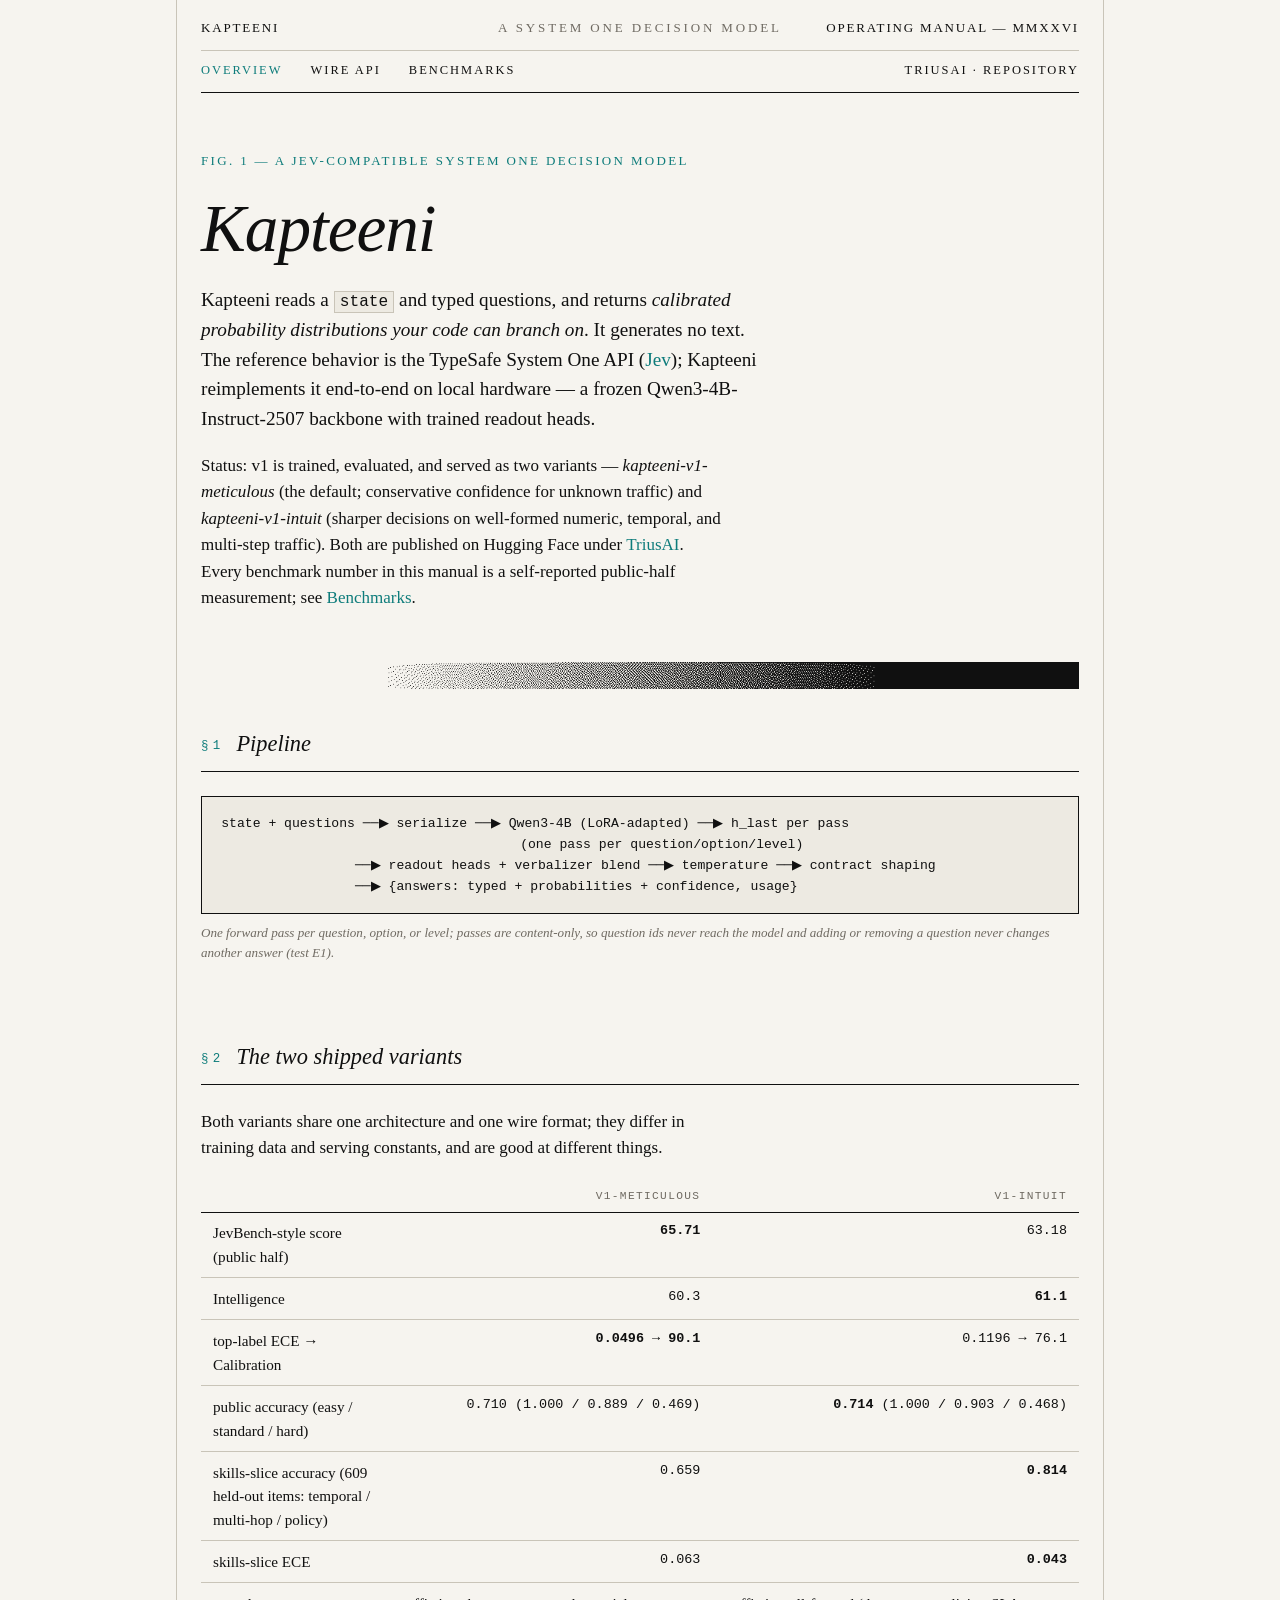
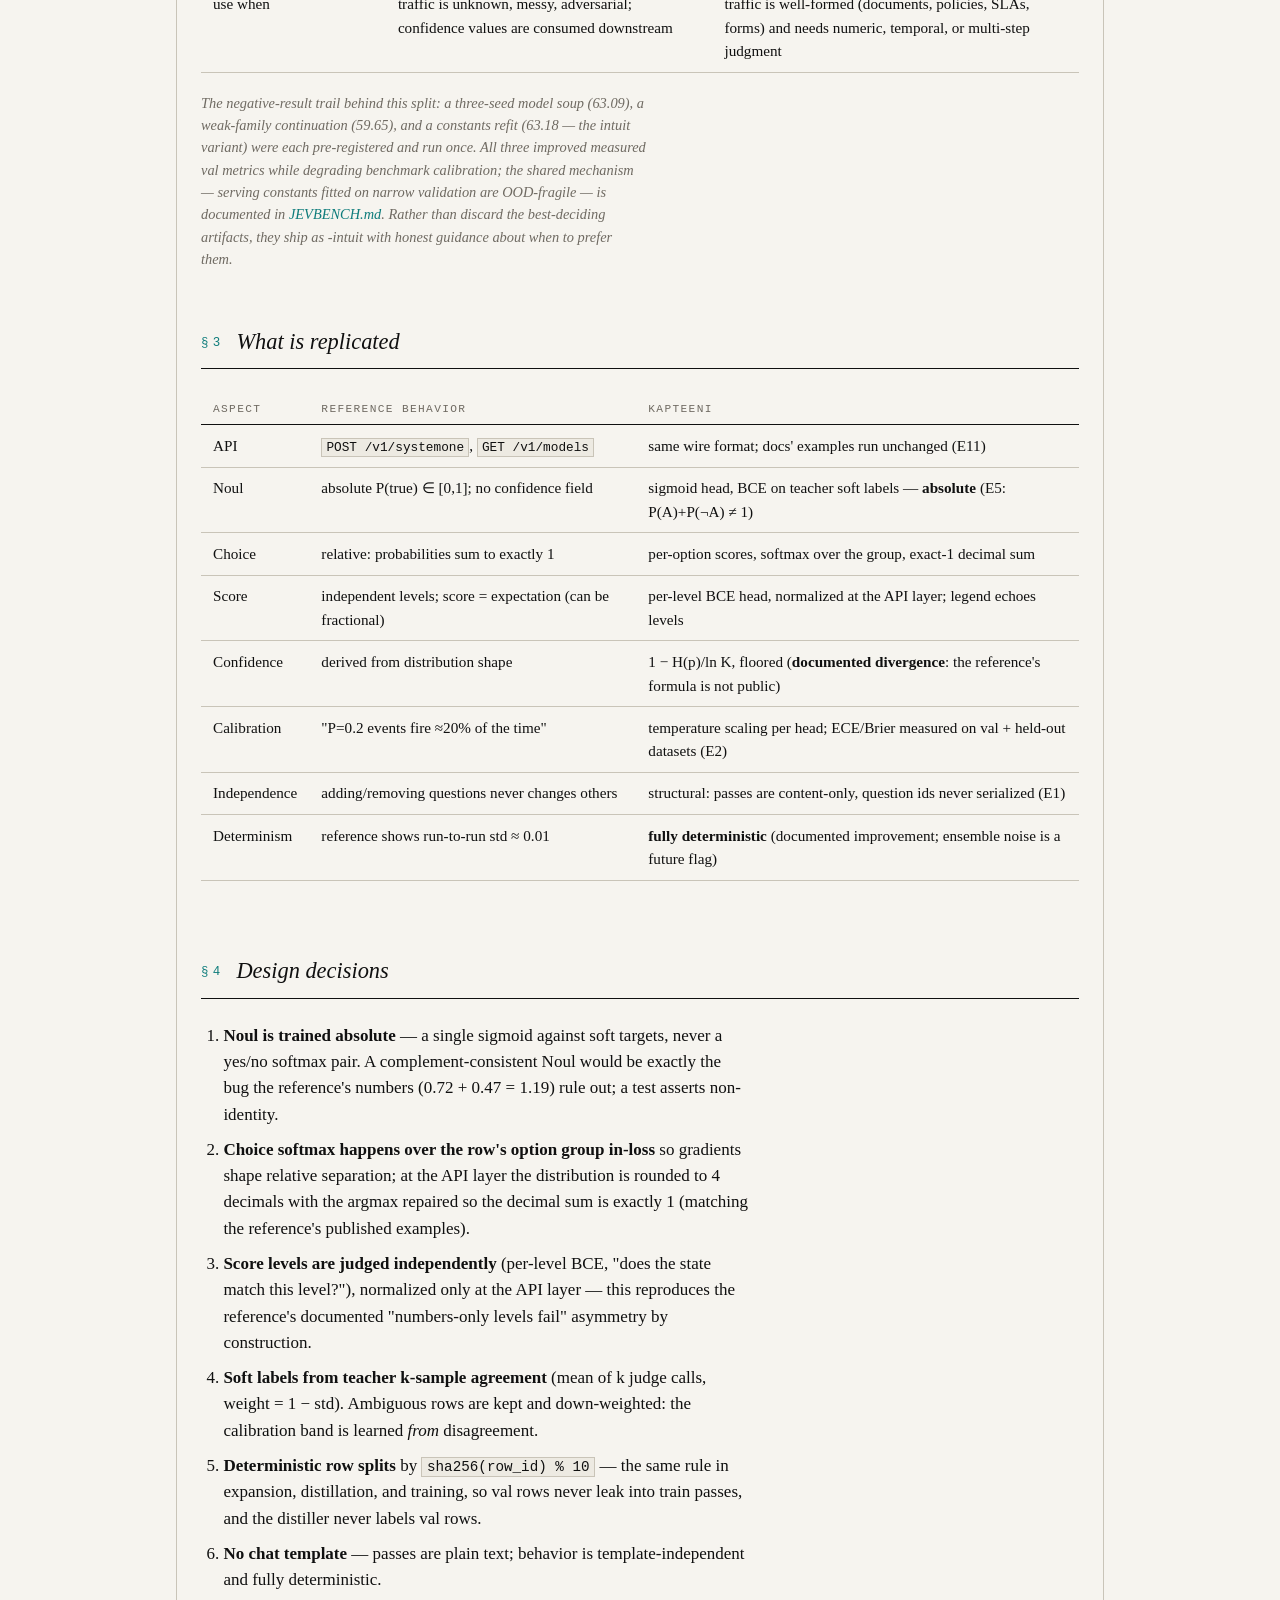
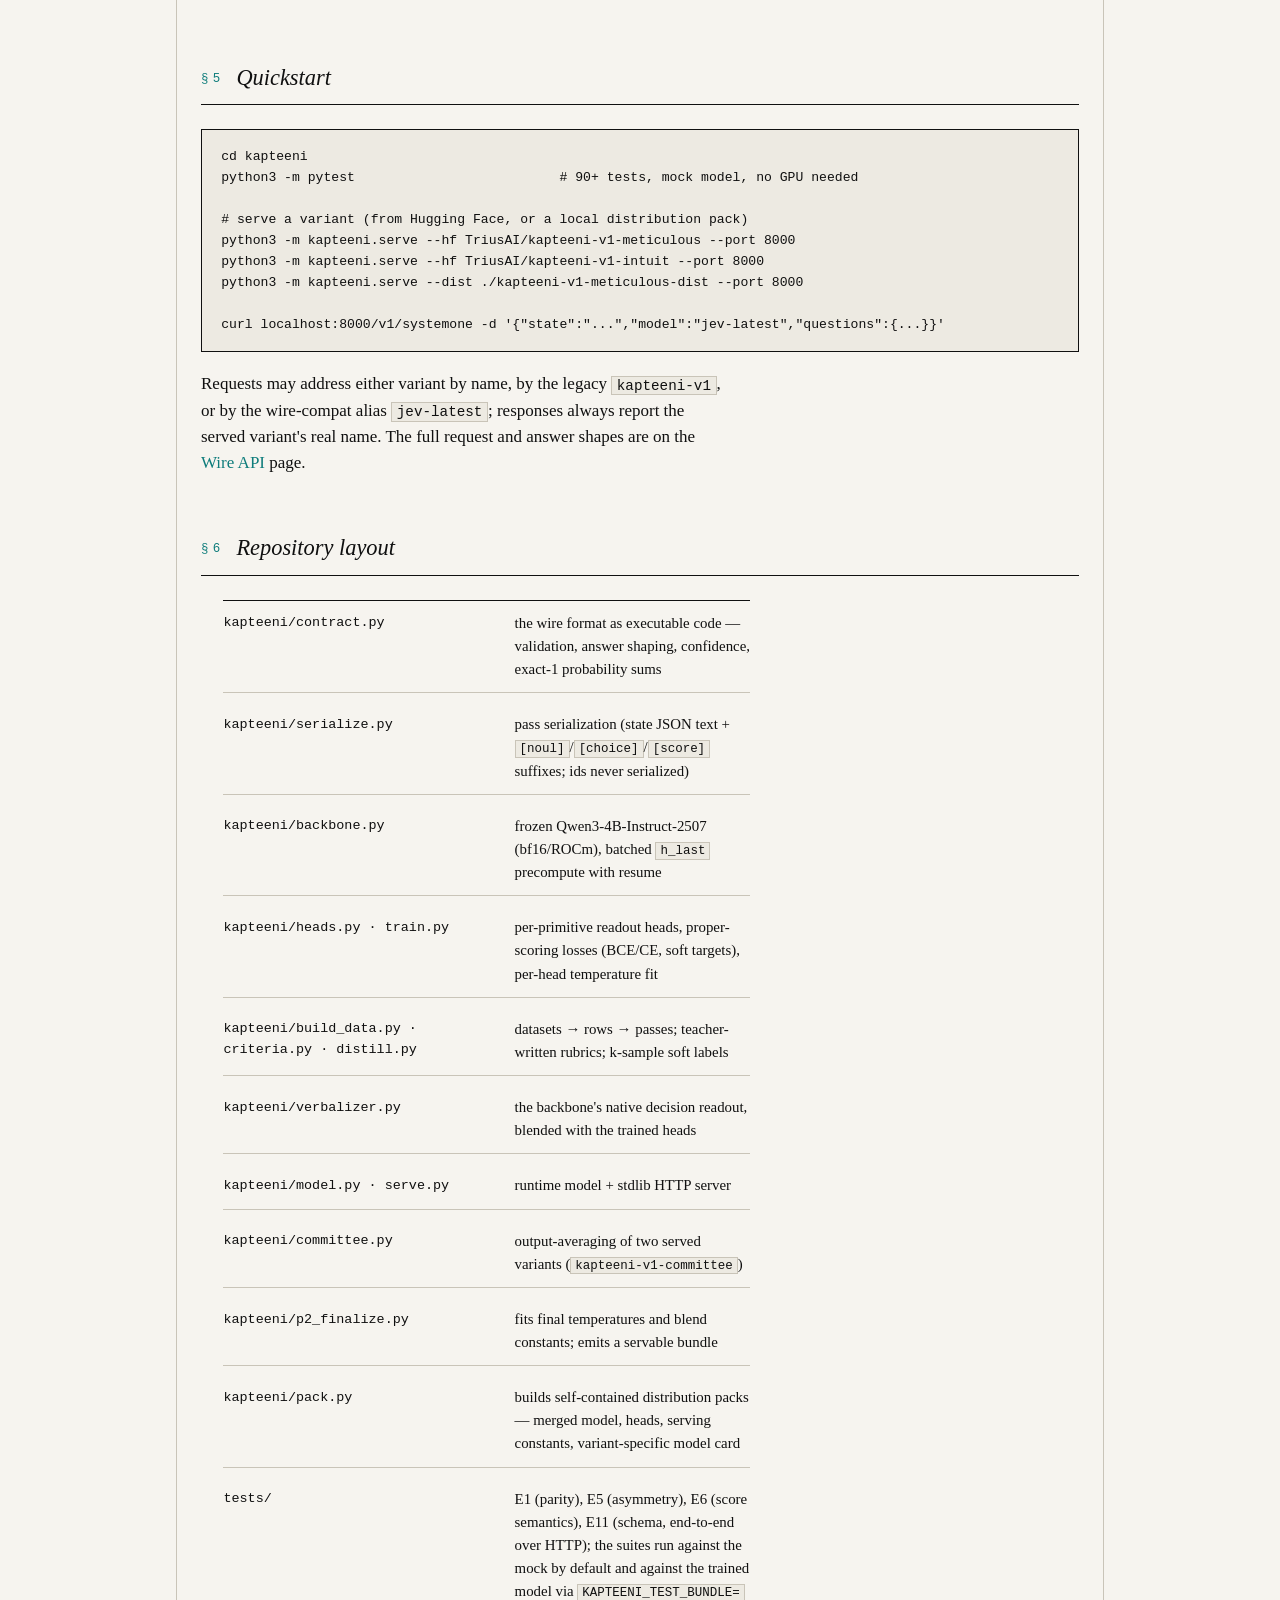
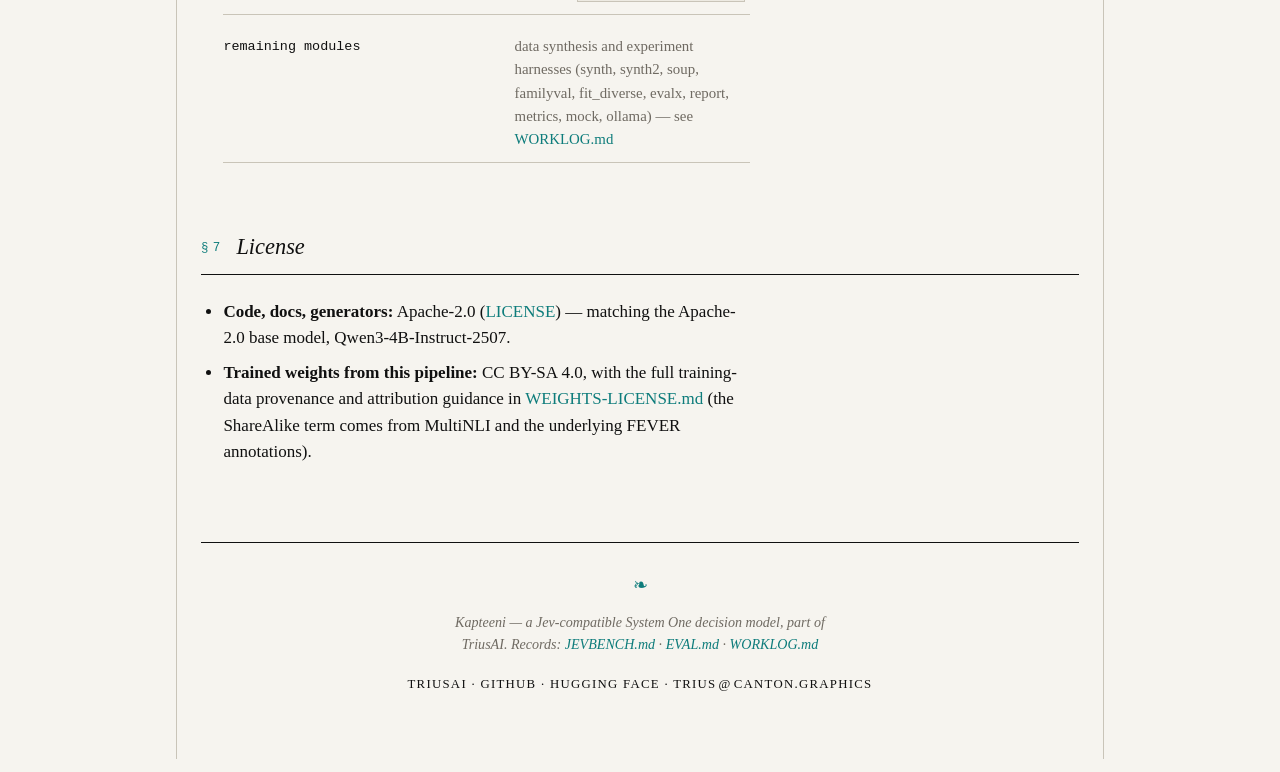
==== docs/index.html @ a82a2860 "docs: HTML manual under docs/ for GitHub Pages — overview, wire API, benchmarks Same design system a" ====
<!DOCTYPE html>
<html lang="en">
  <head>
    <meta charset="utf-8">
    <meta name="viewport" content="width=device-width, initial-scale=1">
    <title>Kapteeni — a Jev-compatible System One decision model</title>
    <meta name="description" content="Kapteeni reads a state and typed questions and returns calibrated probability distributions. Reference implementation of the TypeSafe System One wire format on a frozen Qwen3-4B backbone.">
    <link rel="icon" href="assets/trius-mark.svg" type="image/svg+xml">
    <link rel="stylesheet" href="style.css">
  </head>
  <body>
    <div class="page">

      <header class="masthead">
        <div class="masthead-row">
          <span class="mh-left">KAPTEENI</span>
          <span class="mh-center">a system one decision model</span>
          <span class="mh-right">Operating manual — MMXXVI</span>
        </div>
        <nav class="site-nav" aria-label="Manual">
          <a href="index.html" aria-current="page">Overview</a>
          <a href="api.html">Wire API</a>
          <a href="bench.html">Benchmarks</a>
          <span class="nav-right"><a href="https://triusai.github.io/">TriusAI</a> · <a href="https://github.com/TriusAI/Kapteeni">Repository</a></span>
        </nav>
      </header>

      <main>
        <section class="feature">
          <p class="kicker">Fig. 1 — A Jev-compatible System One decision model</p>
          <h1>Kapteeni</h1>
          <p class="lede">Kapteeni reads a <code>state</code> and typed questions, and
            returns <em>calibrated probability distributions your code can branch
            on</em>. It generates no text. The reference behavior is the TypeSafe
            System One API (<a href="https://docs.typesafe.ai">Jev</a>); Kapteeni
            reimplements it end-to-end on local hardware — a frozen
            Qwen3-4B-Instruct-2507 backbone with trained readout heads.</p>
          <p class="body-copy">Status: v1 is trained, evaluated, and served as two
            variants — <em>kapteeni-v1-meticulous</em> (the default; conservative
            confidence for unknown traffic) and <em>kapteeni-v1-intuit</em> (sharper
            decisions on well-formed numeric, temporal, and multi-step traffic).
            Both are published on Hugging Face under
            <a href="https://huggingface.co/TriusAI">TriusAI</a>. Every benchmark
            number in this manual is a self-reported public-half measurement; see
            <a href="bench.html">Benchmarks</a>.</p>
        </section>

        <img class="ramp" src="assets/ramp.png" alt="" aria-hidden="true">

        <section class="doc-section" id="pipeline">
          <h2><span class="sec-no">&#167;&#8202;1</span>Pipeline</h2>
          <figure class="figure">
            <pre><code>state + questions ──▶ serialize ──▶ Qwen3-4B (LoRA-adapted) ──▶ h_last per pass
                                      (one pass per question/option/level)
                 ──▶ readout heads + verbalizer blend ──▶ temperature ──▶ contract shaping
                 ──▶ {answers: typed + probabilities + confidence, usage}</code></pre>
            <figcaption>One forward pass per question, option, or level; passes are
              content-only, so question ids never reach the model and
              adding or removing a question never changes another answer
              (test E1).</figcaption>
          </figure>
        </section>

        <section class="doc-section" id="variants">
          <h2><span class="sec-no">&#167;&#8202;2</span>The two shipped variants</h2>
          <p>Both variants share one architecture and one wire format; they differ
            in training data and serving constants, and are good at different
            things.</p>
          <div class="table-scroll">
            <table class="data">
              <thead>
                <tr><th></th><th class="num">v1-meticulous</th><th class="num">v1-intuit</th></tr>
              </thead>
              <tbody>
                <tr><td>JevBench-style score (public half)</td><td class="num"><strong>65.71</strong></td><td class="num">63.18</td></tr>
                <tr><td>Intelligence</td><td class="num">60.3</td><td class="num"><strong>61.1</strong></td></tr>
                <tr><td>top-label ECE &#8594; Calibration</td><td class="num"><strong>0.0496 &#8594; 90.1</strong></td><td class="num">0.1196 &#8594; 76.1</td></tr>
                <tr><td>public accuracy (easy / standard / hard)</td><td class="num">0.710 (1.000 / 0.889 / 0.469)</td><td class="num"><strong>0.714</strong> (1.000 / 0.903 / 0.468)</td></tr>
                <tr><td>skills-slice accuracy (609 held-out items: temporal / multi-hop / policy)</td><td class="num">0.659</td><td class="num"><strong>0.814</strong></td></tr>
                <tr><td>skills-slice ECE</td><td class="num">0.063</td><td class="num"><strong>0.043</strong></td></tr>
                <tr><td>use when</td><td>traffic is unknown, messy, adversarial; confidence values are consumed downstream</td><td>traffic is well-formed (documents, policies, SLAs, forms) and needs numeric, temporal, or multi-step judgment</td></tr>
              </tbody>
            </table>
          </div>
          <p class="note">The negative-result trail behind this split: a
            three-seed model soup (63.09), a weak-family continuation (59.65),
            and a constants refit (63.18 — the intuit variant) were each
            pre-registered and run once. All three improved measured val metrics
            while degrading benchmark calibration; the shared mechanism — serving
            constants fitted on narrow validation are OOD-fragile — is documented
            in <a href="https://github.com/TriusAI/Kapteeni/blob/main/docs/JEVBENCH.md">JEVBENCH.md</a>.
            Rather than discard the best-deciding artifacts, they ship as
            -intuit with honest guidance about when to prefer them.</p>
        </section>

        <section class="doc-section" id="replicated">
          <h2><span class="sec-no">&#167;&#8202;3</span>What is replicated</h2>
          <div class="table-scroll">
            <table class="data">
              <thead>
                <tr><th>Aspect</th><th>Reference behavior</th><th>Kapteeni</th></tr>
              </thead>
              <tbody>
                <tr><td>API</td><td><code>POST /v1/systemone</code>, <code>GET /v1/models</code></td><td>same wire format; docs' examples run unchanged (E11)</td></tr>
                <tr><td>Noul</td><td>absolute P(true) &#8712; [0,1]; no confidence field</td><td>sigmoid head, BCE on teacher soft labels — <strong>absolute</strong> (E5: P(A)+P(&#172;A) &#8800; 1)</td></tr>
                <tr><td>Choice</td><td>relative: probabilities sum to exactly 1</td><td>per-option scores, softmax over the group, exact-1 decimal sum</td></tr>
                <tr><td>Score</td><td>independent levels; score = expectation (can be fractional)</td><td>per-level BCE head, normalized at the API layer; legend echoes levels</td></tr>
                <tr><td>Confidence</td><td>derived from distribution shape</td><td>1 &#8722; H(p)/ln K, floored (<strong>documented divergence</strong>: the reference's formula is not public)</td></tr>
                <tr><td>Calibration</td><td>"P=0.2 events fire &#8776;20% of the time"</td><td>temperature scaling per head; ECE/Brier measured on val + held-out datasets (E2)</td></tr>
                <tr><td>Independence</td><td>adding/removing questions never changes others</td><td>structural: passes are content-only, question ids never serialized (E1)</td></tr>
                <tr><td>Determinism</td><td>reference shows run-to-run std &#8776; 0.01</td><td><strong>fully deterministic</strong> (documented improvement; ensemble noise is a future flag)</td></tr>
              </tbody>
            </table>
          </div>
        </section>

        <section class="doc-section" id="design">
          <h2><span class="sec-no">&#167;&#8202;4</span>Design decisions</h2>
          <ol>
            <li><strong>Noul is trained absolute</strong> — a single sigmoid against
              soft targets, never a yes/no softmax pair. A complement-consistent
              Noul would be exactly the bug the reference's numbers
              (0.72 + 0.47 = 1.19) rule out; a test asserts non-identity.</li>
            <li><strong>Choice softmax happens over the row's option group
              in-loss</strong> so gradients shape relative separation; at the API
              layer the distribution is rounded to 4 decimals with the argmax
              repaired so the decimal sum is exactly 1 (matching the reference's
              published examples).</li>
            <li><strong>Score levels are judged independently</strong> (per-level
              BCE, "does the state match this level?"), normalized only at the API
              layer — this reproduces the reference's documented "numbers-only
              levels fail" asymmetry by construction.</li>
            <li><strong>Soft labels from teacher k-sample agreement</strong> (mean
              of k judge calls, weight = 1 &#8722; std). Ambiguous rows are kept and
              down-weighted: the calibration band is learned <em>from</em>
              disagreement.</li>
            <li><strong>Deterministic row splits</strong> by
              <code>sha256(row_id) % 10</code> — the same rule in expansion,
              distillation, and training, so val rows never leak into train
              passes, and the distiller never labels val rows.</li>
            <li><strong>No chat template</strong> — passes are plain text; behavior
              is template-independent and fully deterministic.</li>
          </ol>
        </section>

        <section class="doc-section" id="quickstart">
          <h2><span class="sec-no">&#167;&#8202;5</span>Quickstart</h2>
          <pre><code>cd kapteeni
python3 -m pytest                          # 90+ tests, mock model, no GPU needed

# serve a variant (from Hugging Face, or a local distribution pack)
python3 -m kapteeni.serve --hf TriusAI/kapteeni-v1-meticulous --port 8000
python3 -m kapteeni.serve --hf TriusAI/kapteeni-v1-intuit --port 8000
python3 -m kapteeni.serve --dist ./kapteeni-v1-meticulous-dist --port 8000

curl localhost:8000/v1/systemone -d '{"state":"...","model":"jev-latest","questions":{...}}'</code></pre>
          <p>Requests may address either variant by name, by the legacy
            <code>kapteeni-v1</code>, or by the wire-compat alias
            <code>jev-latest</code>; responses always report the served variant's
            real name. The full request and answer shapes are on the
            <a href="api.html">Wire API</a> page.</p>
        </section>

        <section class="doc-section" id="layout">
          <h2><span class="sec-no">&#167;&#8202;6</span>Repository layout</h2>
          <ul class="modules">
            <li><span class="mod">kapteeni/contract.py</span><span class="mod-desc">the wire format as executable code — validation, answer shaping, confidence, exact-1 probability sums</span></li>
            <li><span class="mod">kapteeni/serialize.py</span><span class="mod-desc">pass serialization (state JSON text + <code>[noul]</code>/<code>[choice]</code>/<code>[score]</code> suffixes; ids never serialized)</span></li>
            <li><span class="mod">kapteeni/backbone.py</span><span class="mod-desc">frozen Qwen3-4B-Instruct-2507 (bf16/ROCm), batched <code>h_last</code> precompute with resume</span></li>
            <li><span class="mod">kapteeni/heads.py · train.py</span><span class="mod-desc">per-primitive readout heads, proper-scoring losses (BCE/CE, soft targets), per-head temperature fit</span></li>
            <li><span class="mod">kapteeni/build_data.py · criteria.py · distill.py</span><span class="mod-desc">datasets &#8594; rows &#8594; passes; teacher-written rubrics; k-sample soft labels</span></li>
            <li><span class="mod">kapteeni/verbalizer.py</span><span class="mod-desc">the backbone's native decision readout, blended with the trained heads</span></li>
            <li><span class="mod">kapteeni/model.py · serve.py</span><span class="mod-desc">runtime model + stdlib HTTP server</span></li>
            <li><span class="mod">kapteeni/committee.py</span><span class="mod-desc">output-averaging of two served variants (<code>kapteeni-v1-committee</code>)</span></li>
            <li><span class="mod">kapteeni/p2_finalize.py</span><span class="mod-desc">fits final temperatures and blend constants; emits a servable bundle</span></li>
            <li><span class="mod">kapteeni/pack.py</span><span class="mod-desc">builds self-contained distribution packs — merged model, heads, serving constants, variant-specific model card</span></li>
            <li><span class="mod">tests/</span><span class="mod-desc">E1 (parity), E5 (asymmetry), E6 (score semantics), E11 (schema, end-to-end over HTTP); the suites run against the mock by default and against the trained model via <code>KAPTEENI_TEST_BUNDLE=</code></span></li>
            <li><span class="mod"><span class="dim">remaining modules</span></span><span class="mod-desc"><span class="dim">data synthesis and experiment harnesses (synth, synth2, soup, familyval, fit_diverse, evalx, report, metrics, mock, ollama) — see <a href="https://github.com/TriusAI/Kapteeni/blob/main/WORKLOG.md">WORKLOG.md</a></span></span></li>
          </ul>
        </section>

        <section class="doc-section" id="license">
          <h2><span class="sec-no">&#167;&#8202;7</span>License</h2>
          <ul>
            <li><strong>Code, docs, generators:</strong> Apache-2.0
              (<a href="https://github.com/TriusAI/Kapteeni/blob/main/LICENSE">LICENSE</a>)
              — matching the Apache-2.0 base model, Qwen3-4B-Instruct-2507.</li>
            <li><strong>Trained weights from this pipeline:</strong> CC BY-SA 4.0,
              with the full training-data provenance and attribution guidance in
              <a href="https://github.com/TriusAI/Kapteeni/blob/main/WEIGHTS-LICENSE.md">WEIGHTS-LICENSE.md</a>
              (the ShareAlike term comes from MultiNLI and the underlying FEVER
              annotations).</li>
          </ul>
        </section>
      </main>

      <footer class="colophon">
        <p class="colophon-rule"><span class="fleuron">&#10087;</span></p>
        <p class="colophon-text">Kapteeni — a Jev-compatible System One decision
          model, part of TriusAI. Records: <a href="https://github.com/TriusAI/Kapteeni/blob/main/docs/JEVBENCH.md">JEVBENCH.md</a>
          · <a href="https://github.com/TriusAI/Kapteeni/blob/main/docs/EVAL.md">EVAL.md</a>
          · <a href="https://github.com/TriusAI/Kapteeni/blob/main/WORKLOG.md">WORKLOG.md</a></p>
        <p class="colophon-contact">
          <a href="https://triusai.github.io/">TriusAI</a> ·
          <a href="https://github.com/TriusAI/Kapteeni">GitHub</a> ·
          <a href="https://huggingface.co/TriusAI">Hugging Face</a> ·
          <a href="mailto:trius@canton.graphics">trius&#8202;@&#8202;canton.graphics</a>
        </p>
      </footer>

    </div>
  </body>
</html>
---- docs/style.css ----
/* ———————————————————————————————————————— */
/* Kapteeni — operating manual               */
/* same system as the TriusAI frontpage:     */
/* K + W + warm gray + turquoise, serif,     */
/* italics, straight rules, no round corners */
/* ———————————————————————————————————————— */

:root {
  --paper: #f6f4ef;
  --paper-2: #edeae2;
  --ink: #101010;
  --gray: #6f6a62;
  --accent: #0e7c7b;
  --rule: #101010;
  --rule-light: #c9c4b8;
  --mono: ui-monospace, "SF Mono", "Cascadia Mono", Menlo, Consolas,
    "Liberation Mono", monospace;
}

* { margin: 0; padding: 0; box-sizing: border-box; }

html { background: var(--paper); }

body {
  font-family: "Iowan Old Style", "Palatino Linotype", Palatino, "Book Antiqua",
    Georgia, "Times New Roman", serif;
  color: var(--ink);
  font-size: 1.0625rem;
  line-height: 1.55;
  -webkit-font-smoothing: antialiased;
}

::selection { background: var(--accent); color: var(--paper); }

a { color: var(--accent); text-decoration: none; }
a:hover { text-decoration: underline; }
a:focus-visible { outline: 2px solid var(--accent); outline-offset: 2px; }

em { font-style: italic; }

/* —— page frame ——————————————————— */

.page {
  max-width: 58rem;
  margin: 0 auto;
  padding: 0 1.5rem 4rem;
  border-left: 1px solid var(--rule-light);
  border-right: 1px solid var(--rule-light);
  min-height: 100vh;
}

/* —— masthead ————————————————————— */

.masthead { border-bottom: 1px solid var(--rule); padding: 1.1rem 0 0; }

.masthead-row {
  display: grid;
  grid-template-columns: 1fr auto 1fr;
  gap: 1rem;
  align-items: baseline;
  font-size: 0.8125rem;
  letter-spacing: 0.14em;
  text-transform: uppercase;
}

.mh-left   { text-align: left; }
.mh-center { text-align: center; color: var(--gray); letter-spacing: 0.22em; }
.mh-right  { text-align: right; }

.site-nav {
  display: flex;
  gap: 1.75rem;
  padding: 0.65rem 0 0.75rem;
  margin-top: 0.75rem;
  border-top: 1px solid var(--rule-light);
  font-size: 0.78rem;
  letter-spacing: 0.16em;
  text-transform: uppercase;
}

.site-nav a { color: var(--ink); }
.site-nav a:hover { color: var(--accent); text-decoration: none; }
.site-nav a[aria-current="page"] { color: var(--accent); }
.site-nav .nav-right { margin-left: auto; }

/* —— feature head —————————————————— */

.feature { padding: 3.6rem 0 3.2rem; }

.kicker {
  font-size: 0.8125rem;
  letter-spacing: 0.18em;
  text-transform: uppercase;
  color: var(--accent);
  margin-bottom: 1.4rem;
}

h1 {
  font-size: clamp(2.9rem, 5.5vw, 4.2rem);
  font-weight: 500;
  font-style: italic;
  letter-spacing: -0.015em;
  line-height: 1.05;
  margin-bottom: 1.3rem;
}

.lede {
  font-size: 1.2rem;
  line-height: 1.55;
  max-width: 58ch;
  margin-bottom: 1.2rem;
}

.body-copy { max-width: 62ch; }

.ramp { display: block; width: 100%; height: auto; }

/* —— sections —————————————————————— */

.doc-section { padding: 2.4rem 0 1rem; }

.doc-section h2 {
  font-size: 1.4rem;
  font-weight: 500;
  font-style: italic;
  border-bottom: 1px solid var(--rule);
  padding-bottom: 0.55rem;
  margin-bottom: 1.5rem;
}

.sec-no {
  font-style: normal;
  font-family: var(--mono);
  font-size: 0.78rem;
  color: var(--accent);
  letter-spacing: 0.14em;
  margin-right: 0.9rem;
  text-transform: uppercase;
  vertical-align: 0.22em;
}

h3 {
  font-size: 1.13rem;
  font-weight: 500;
  font-style: italic;
  margin: 2rem 0 0.8rem;
}

.doc-section p { max-width: 62ch; }
.doc-section p + p { margin-top: 0.8rem; }

/* inline code */
p code, li code, td code, dd code, figcaption code {
  font-family: var(--mono);
  font-size: 0.84em;
  background: var(--paper-2);
  border: 1px solid var(--rule-light);
  padding: 0.06em 0.32em;
}

/* —— tables (booktabs) ————————————— */

.table-scroll { overflow-x: auto; margin: 1.2rem 0; }

table.data { width: 100%; border-collapse: collapse; font-size: 0.95rem; }

table.data caption {
  caption-side: bottom;
  text-align: left;
  font-style: italic;
  font-size: 0.82rem;
  color: var(--gray);
  padding-top: 0.55rem;
}

table.data th {
  font-family: var(--mono);
  font-weight: 400;
  font-size: 0.7rem;
  text-transform: uppercase;
  letter-spacing: 0.12em;
  color: var(--gray);
  text-align: left;
  border-bottom: 1px solid var(--rule);
  padding: 0.45rem 0.75rem 0.4rem;
  white-space: nowrap;
}

table.data td {
  padding: 0.55rem 0.75rem;
  border-bottom: 1px solid var(--rule-light);
  vertical-align: top;
}

table.data td.num, table.data th.num { text-align: right; }
table.data td.num {
  font-family: var(--mono);
  font-size: 0.84rem;
  font-variant-numeric: tabular-nums;
  white-space: nowrap;
}

table.data .dim { color: var(--gray); }

/* fixed two-column layout (e.g. request/answer tables) */
table.data.fixed-cols { table-layout: fixed; }
table.data.fixed-cols th:first-child,
table.data.fixed-cols td:first-child { width: 62%; }

/* —— code ——————————————————————————— */

pre {
  font-family: var(--mono);
  font-size: 0.82rem;
  line-height: 1.6;
  background: var(--paper-2);
  border: 1px solid var(--rule);
  padding: 1rem 1.2rem;
  overflow-x: auto;
  margin: 1.2rem 0;
  max-width: 100%;
}

pre code {
  background: none;
  border: none;
  padding: 0;
  font-size: 1em;
}

figure.figure { margin: 1.4rem 0; }
figure.figure pre { margin: 0; }
figure.figure figcaption {
  font-size: 0.82rem;
  font-style: italic;
  color: var(--gray);
  margin-top: 0.55rem;
}

/* —— callout ———————————————————————— */

.callout {
  border: 1px solid var(--rule);
  border-left: 4px solid var(--accent);
  padding: 1rem 1.25rem;
  margin: 1.6rem 0;
  font-size: 0.95rem;
  max-width: 70ch;
}

.callout .co-label {
  font-family: var(--mono);
  font-size: 0.7rem;
  text-transform: uppercase;
  letter-spacing: 0.16em;
  color: var(--accent);
  margin-bottom: 0.4rem;
}

/* —— spec lists (fields) ———————————— */

.spec { border-top: 1px solid var(--rule); margin: 1.2rem 0; }

.spec-row {
  display: grid;
  grid-template-columns: 11rem 1fr;
  gap: 1.2rem;
  padding: 0.75rem 0;
  border-bottom: 1px solid var(--rule-light);
}

.spec-term {
  font-family: var(--mono);
  font-size: 0.85rem;
  padding-top: 0.15rem;
}

.spec-term .req {
  color: var(--accent);
  font-size: 0.66rem;
  text-transform: uppercase;
  letter-spacing: 0.1em;
  margin-left: 0.5em;
}

.spec-desc { font-size: 0.95rem; }
.spec-desc ul { margin: 0.3rem 0 0 1.2rem; font-size: 0.93rem; }
.spec-desc ul li + li { margin-top: 0.2rem; }

/* —— primitives ————————————————————— */

.primitive { margin: 2.2rem 0; }

.primitive-head {
  display: flex;
  align-items: baseline;
  gap: 0.9rem;
  border-bottom: 1px solid var(--rule-light);
  padding-bottom: 0.4rem;
  margin-bottom: 1rem;
}

.primitive-name { font-size: 1.25rem; font-style: italic; font-weight: 500; }

.primitive-shape {
  font-family: var(--mono);
  font-size: 0.72rem;
  color: var(--gray);
  margin-left: auto;
  text-align: right;
}

/* —— catalogue / history entries ———— */

.entries { list-style: none; border-top: 1px solid var(--rule); margin: 1.2rem 0; }

.entry {
  display: grid;
  grid-template-columns: 3.2rem 1fr auto;
  gap: 1.4rem;
  padding: 1.15rem 0;
  border-bottom: 1px solid var(--rule-light);
  align-items: baseline;
}

.entry-no {
  font-family: var(--mono);
  font-size: 0.8rem;
  color: var(--gray);
  letter-spacing: 0.1em;
}

.entry-name { font-size: 1.12rem; font-style: italic; font-weight: 500; }
.entry-name a { color: var(--ink); }
.entry-name a:hover { color: var(--accent); text-decoration: none; }

.entry-desc { font-size: 0.93rem; color: var(--gray); margin-top: 0.25rem; max-width: 56ch; }

.entry-meta {
  font-family: var(--mono);
  font-size: 0.72rem;
  text-transform: uppercase;
  letter-spacing: 0.1em;
  color: var(--gray);
  white-space: nowrap;
  text-align: right;
}

/* —— module list ———————————————————— */

.modules { list-style: none; border-top: 1px solid var(--rule); margin: 1.2rem 0; }

.modules li {
  display: grid;
  grid-template-columns: 17rem 1fr;
  gap: 1.2rem;
  padding: 0.7rem 0;
  border-bottom: 1px solid var(--rule-light);
}

.modules .mod { font-family: var(--mono); font-size: 0.84rem; padding-top: 0.1rem; }
.modules .mod-desc { font-size: 0.93rem; color: var(--ink); }
.modules .mod-desc .dim { color: var(--gray); }

/* —— notes —————————————————————————— */

.note { font-size: 0.9rem; font-style: italic; color: var(--gray); max-width: 62ch; }

/* —— ordered / plain lists —————————— */

.doc-section ol, .doc-section ul { margin: 0.8rem 0 0.8rem 1.4rem; max-width: 62ch; }
.doc-section ol li + li, .doc-section ul li + li { margin-top: 0.55rem; }

/* —— colophon ——————————————————————— */

.colophon { border-top: 1px solid var(--rule); margin-top: 3rem; padding-top: 1.8rem; text-align: center; }

.fleuron { color: var(--accent); font-size: 1.1rem; }

.colophon-text {
  font-size: 0.88rem;
  font-style: italic;
  color: var(--gray);
  max-width: 58ch;
  margin: 0.8rem auto 1.2rem;
}

.colophon-contact { font-size: 0.8rem; letter-spacing: 0.1em; text-transform: uppercase; }
.colophon-contact a { color: var(--ink); }
.colophon-contact a:hover { color: var(--accent); text-decoration: none; }

/* —— small screens —————————————————— */

@media (max-width: 52rem) {
  .masthead-row { grid-template-columns: 1fr; text-align: left !important; gap: 0.2rem; }
  .masthead-row .mh-center { display: none; }
  .site-nav { gap: 1.1rem; flex-wrap: wrap; }
  .feature { padding: 2.4rem 0 2.4rem; }
  .spec-row { grid-template-columns: 1fr; gap: 0.3rem; }
  .entry { grid-template-columns: 2.6rem 1fr; }
  .entry-meta { grid-column: 2; text-align: left; white-space: normal; }
  .modules li { grid-template-columns: 1fr; gap: 0.25rem; }
  .primitive-shape { display: none; }
}
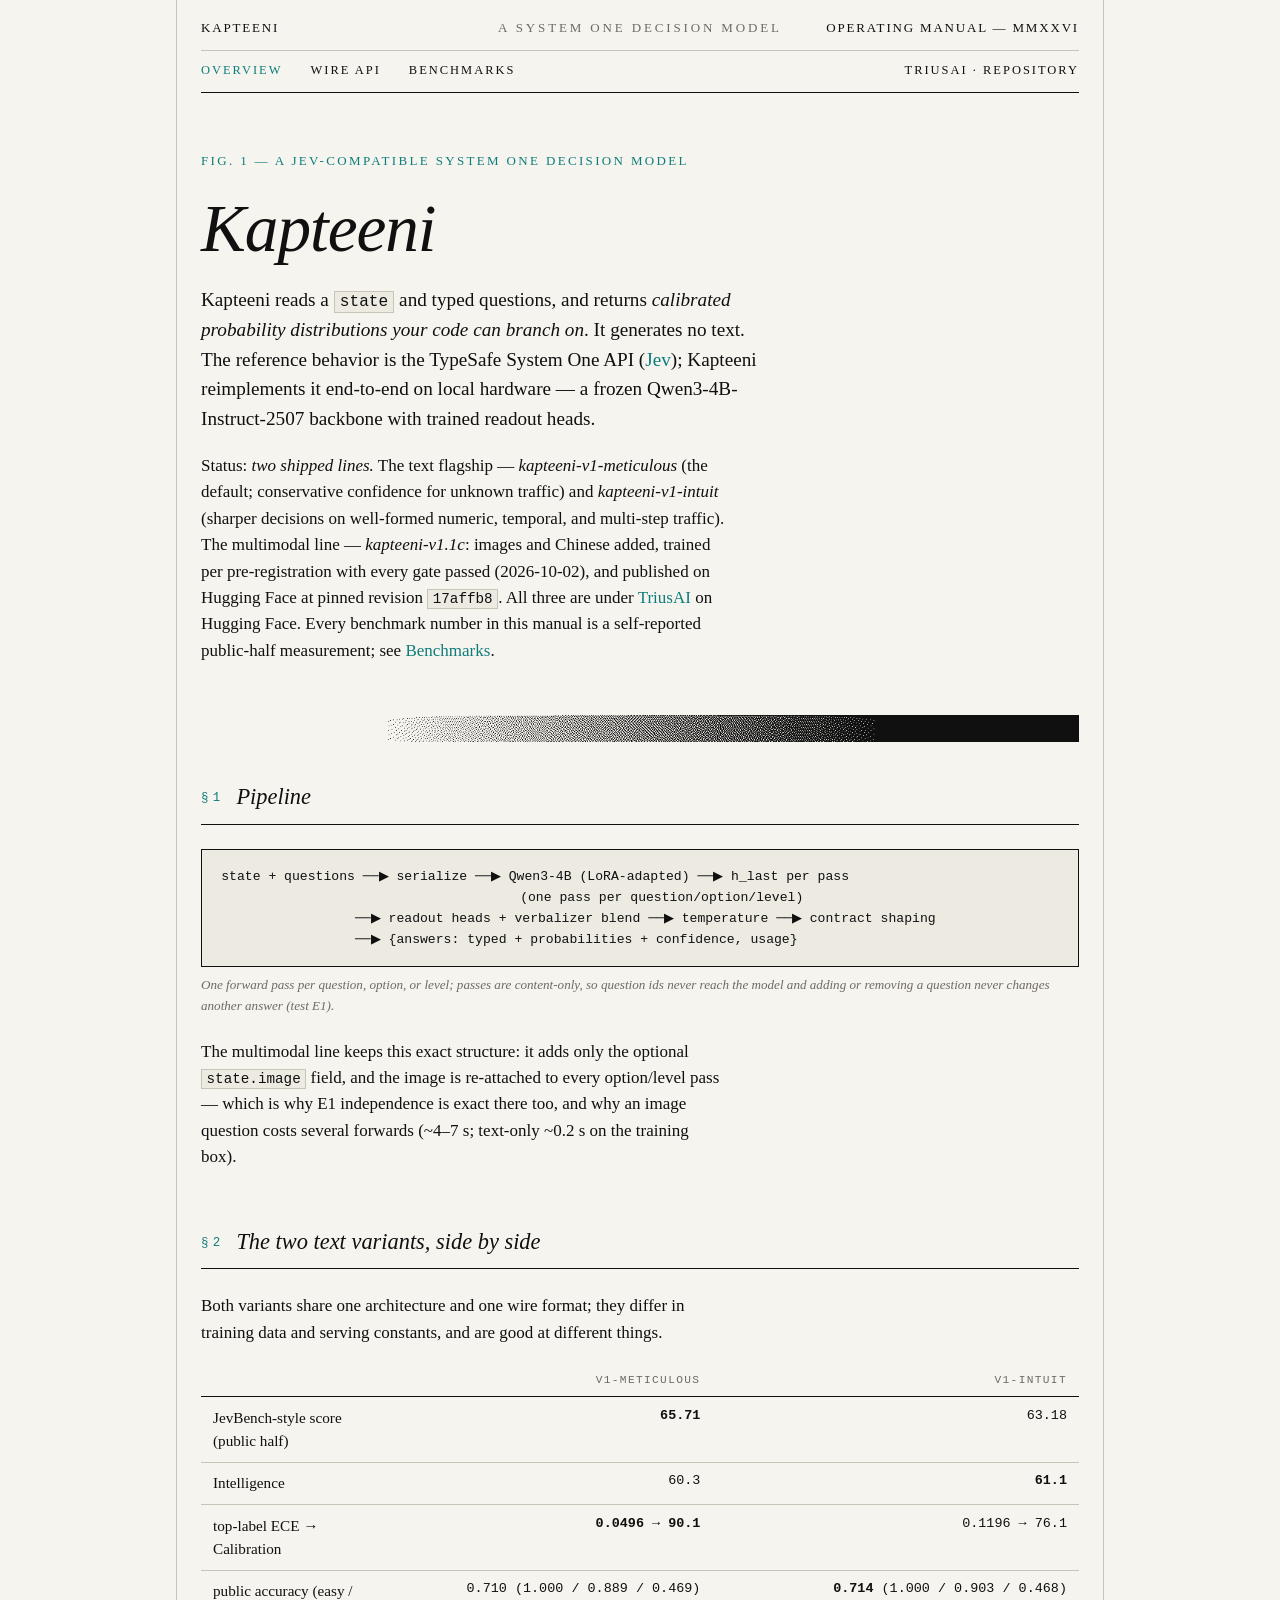
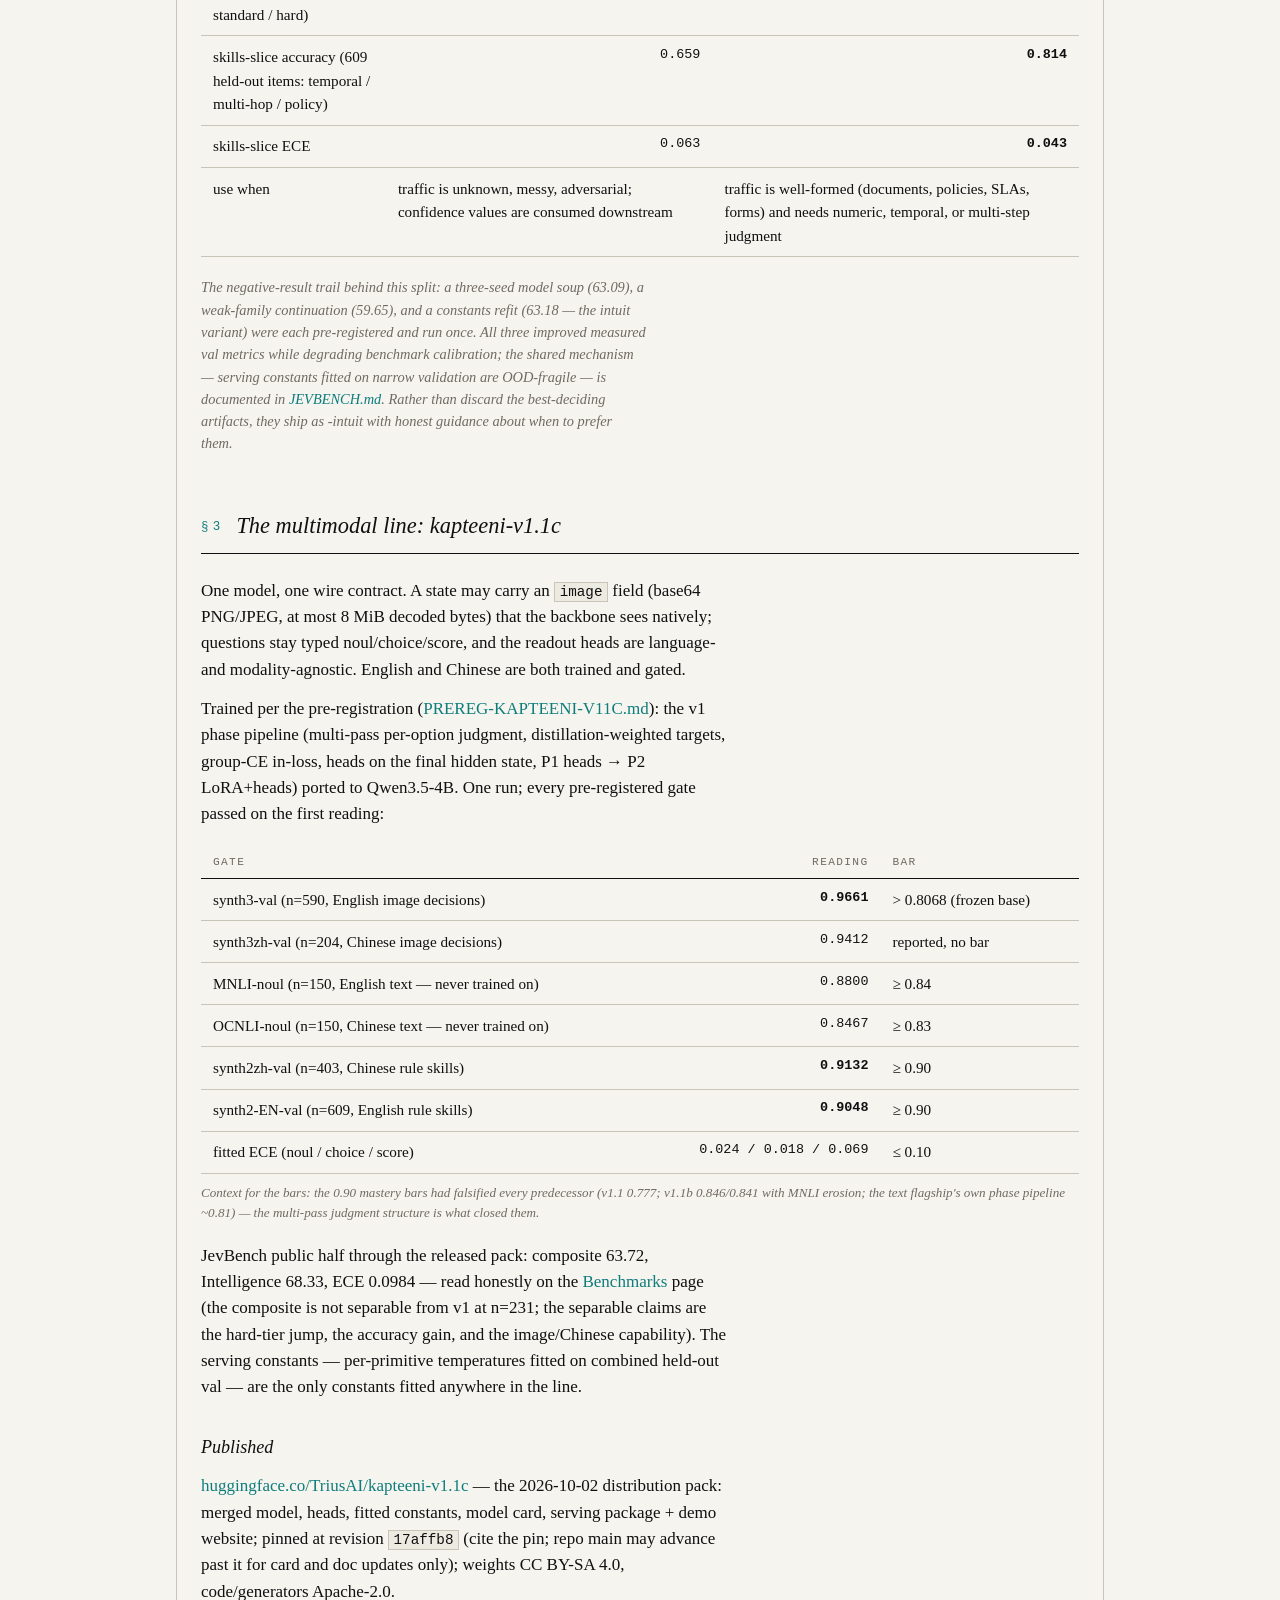
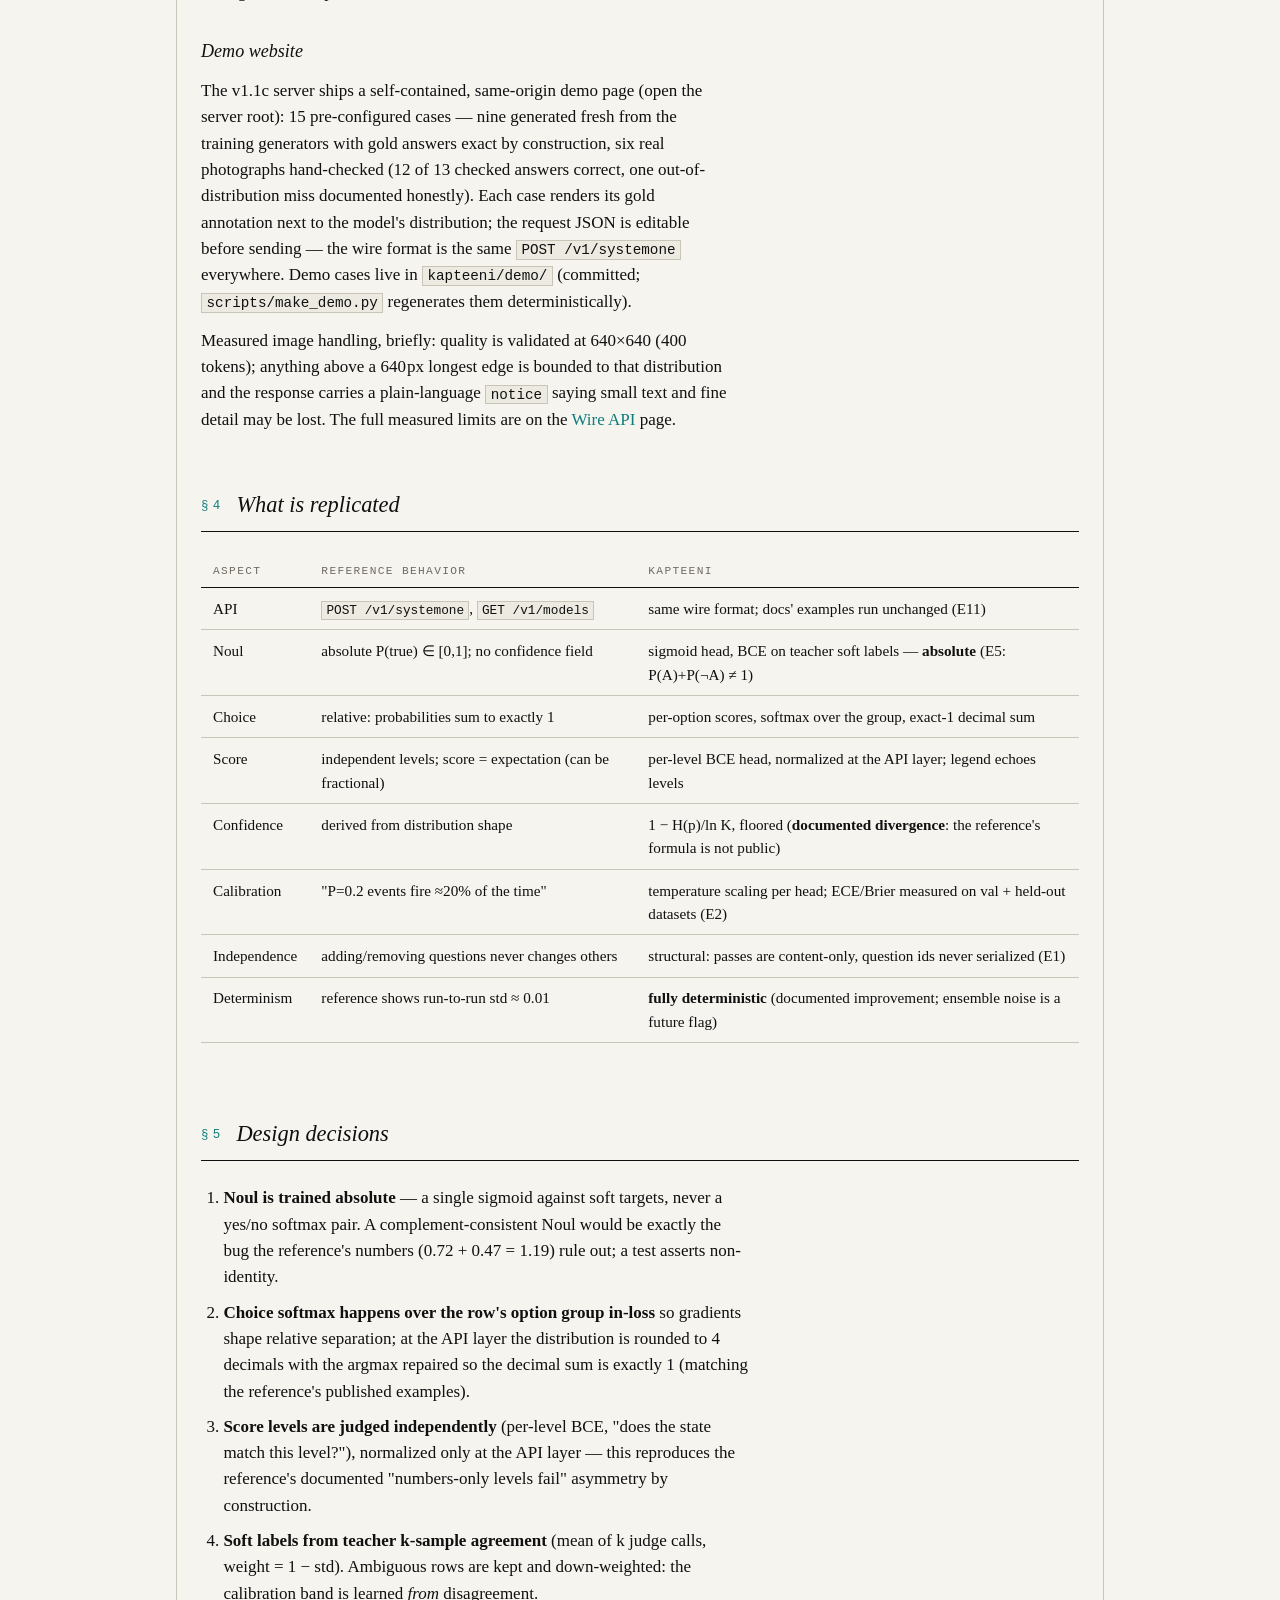
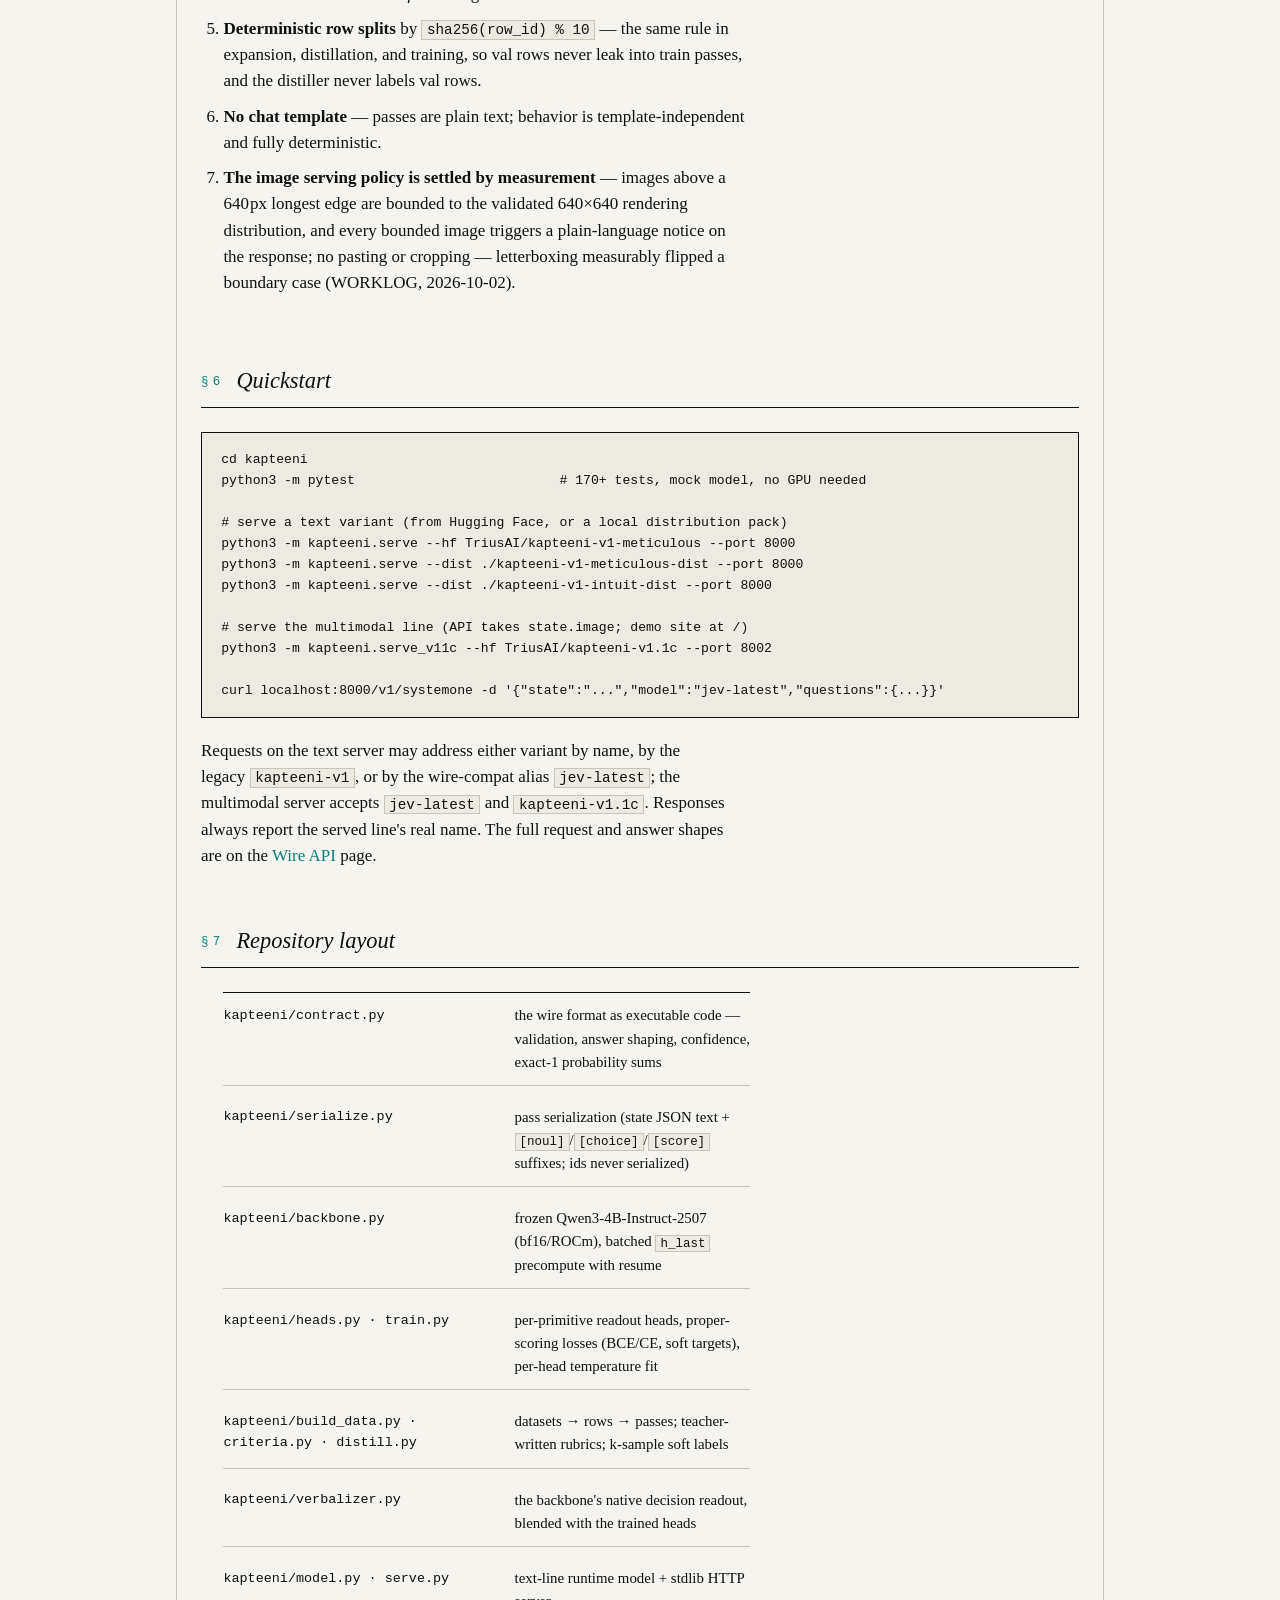
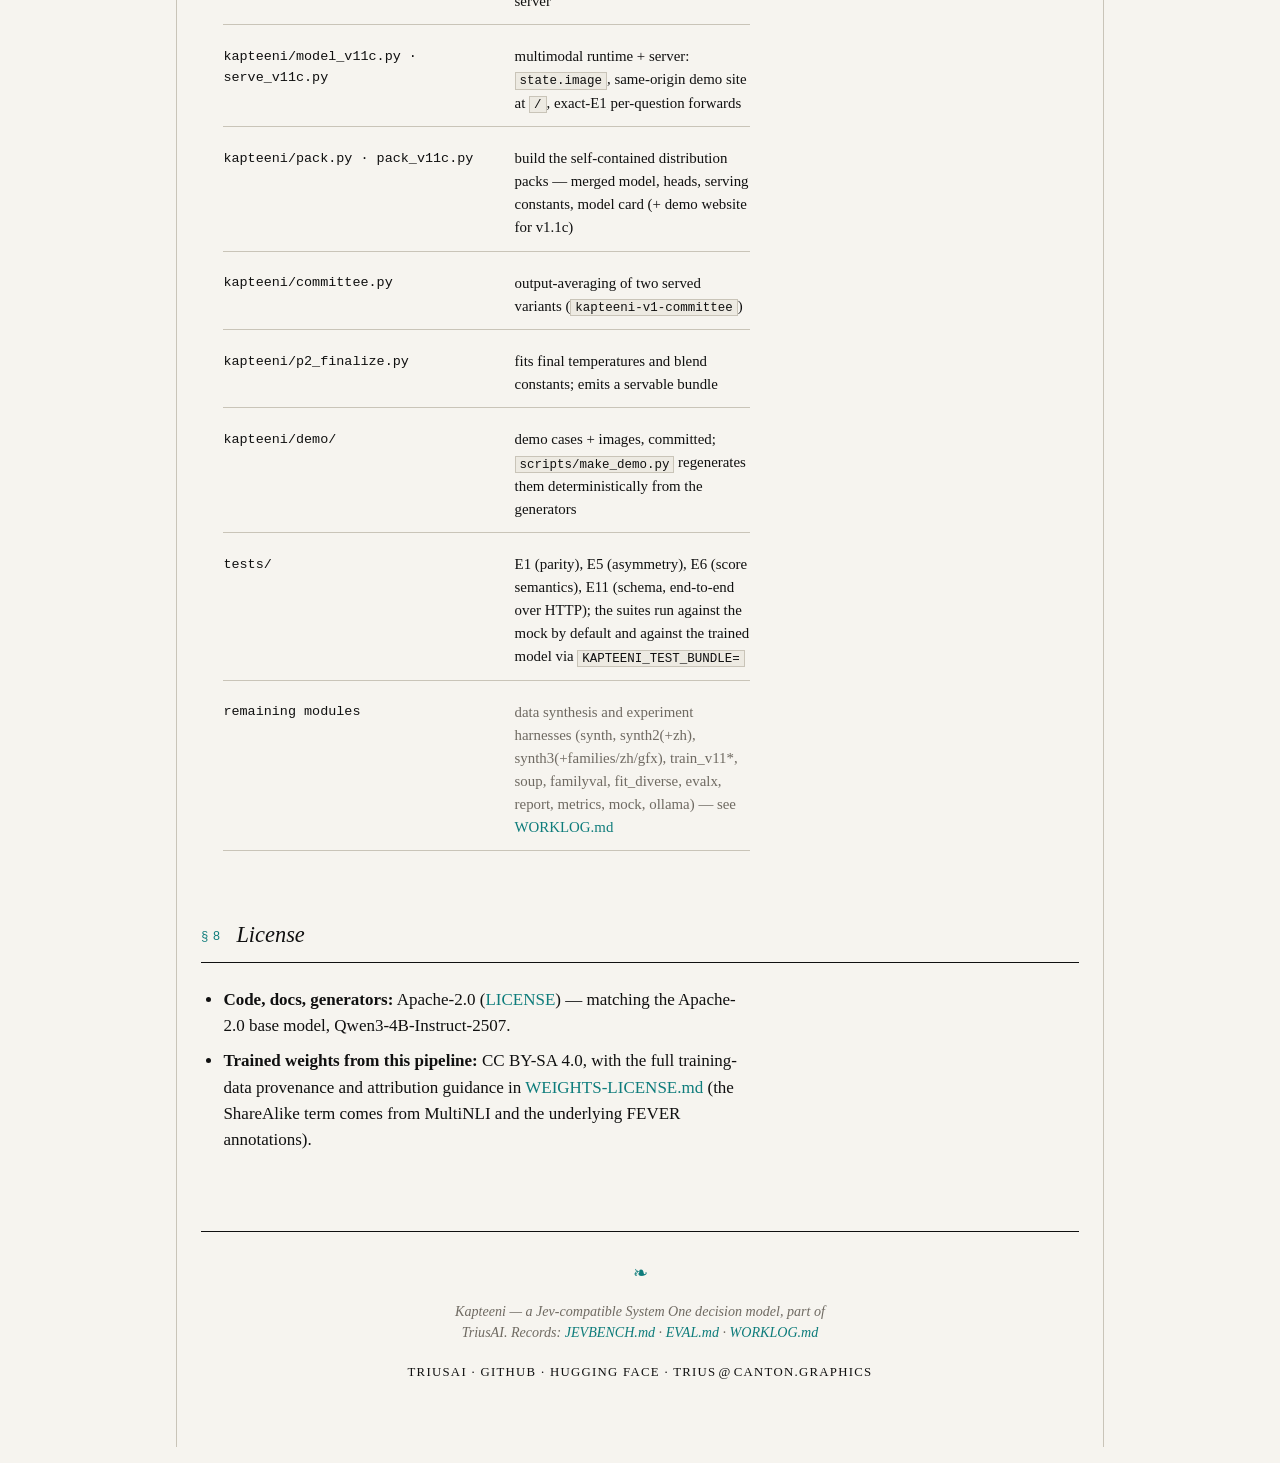
==== commit 841efcb6: "manual: the multimodal line (v1.1c) — gates, demo, state.image limits, four-way bench tables, histor" ====
--- a/docs/index.html
+++ b/docs/index.html
@@ -35,14 +35,17 @@
             System One API (<a href="https://docs.typesafe.ai">Jev</a>); Kapteeni
             reimplements it end-to-end on local hardware — a frozen
             Qwen3-4B-Instruct-2507 backbone with trained readout heads.</p>
-          <p class="body-copy">Status: v1 is trained, evaluated, and served as two
-            variants — <em>kapteeni-v1-meticulous</em> (the default; conservative
-            confidence for unknown traffic) and <em>kapteeni-v1-intuit</em> (sharper
-            decisions on well-formed numeric, temporal, and multi-step traffic).
-            Both are published on Hugging Face under
-            <a href="https://huggingface.co/TriusAI">TriusAI</a>. Every benchmark
-            number in this manual is a self-reported public-half measurement; see
-            <a href="bench.html">Benchmarks</a>.</p>
+          <p class="body-copy">Status: <em>two shipped lines.</em> The text
+            flagship — <em>kapteeni-v1-meticulous</em> (the default; conservative
+            confidence for unknown traffic) and <em>kapteeni-v1-intuit</em>
+            (sharper decisions on well-formed numeric, temporal, and multi-step
+            traffic). The multimodal line — <em>kapteeni-v1.1c</em>: images and
+            Chinese added, trained per pre-registration with every gate passed
+            (2026-10-02), and published on Hugging Face at pinned revision
+            <code>17affb8</code>. All three are under
+            <a href="https://huggingface.co/TriusAI">TriusAI</a> on Hugging Face.
+            Every benchmark number in this manual is a self-reported public-half
+            measurement; see <a href="bench.html">Benchmarks</a>.</p>
         </section>
 
         <img class="ramp" src="assets/ramp.png" alt="" aria-hidden="true">
@@ -59,10 +62,15 @@
               adding or removing a question never changes another answer
               (test E1).</figcaption>
           </figure>
+          <p>The multimodal line keeps this exact structure: it adds only the
+            optional <code>state.image</code> field, and the image is re-attached
+            to every option/level pass — which is why E1 independence is exact
+            there too, and why an image question costs several forwards
+            (~4&#8211;7 s; text-only ~0.2 s on the training box).</p>
         </section>
 
         <section class="doc-section" id="variants">
-          <h2><span class="sec-no">&#167;&#8202;2</span>The two shipped variants</h2>
+          <h2><span class="sec-no">&#167;&#8202;2</span>The two text variants, side by side</h2>
           <p>Both variants share one architecture and one wire format; they differ
             in training data and serving constants, and are good at different
             things.</p>
@@ -93,8 +101,78 @@
             -intuit with honest guidance about when to prefer them.</p>
         </section>
 
+        <section class="doc-section" id="multimodal">
+          <h2><span class="sec-no">&#167;&#8202;3</span>The multimodal line: kapteeni-v1.1c</h2>
+          <p>One model, one wire contract. A state may carry an
+            <code>image</code> field (base64 PNG/JPEG, at most 8 MiB decoded
+            bytes) that the backbone sees natively; questions stay typed
+            noul/choice/score, and the readout heads are language- and
+            modality-agnostic. English and Chinese are both trained and
+            gated.</p>
+          <p>Trained per the pre-registration
+            (<a href="https://github.com/TriusAI/Kapteeni/blob/main/docs/PREREG-KAPTEENI-V11C.md">PREREG-KAPTEENI-V11C.md</a>):
+            the v1 phase pipeline (multi-pass per-option judgment,
+            distillation-weighted targets, group-CE in-loss, heads on the final
+            hidden state, P1 heads &#8594; P2 LoRA+heads) ported to
+            Qwen3.5-4B. One run; every pre-registered gate passed on the first
+            reading:</p>
+          <div class="table-scroll">
+            <table class="data">
+              <caption>Context for the bars: the 0.90 mastery bars had
+                falsified every predecessor (v1.1 0.777; v1.1b 0.846/0.841 with
+                MNLI erosion; the text flagship's own phase pipeline ~0.81) —
+                the multi-pass judgment structure is what closed them.</caption>
+              <thead>
+                <tr><th>Gate</th><th class="num">Reading</th><th>Bar</th></tr>
+              </thead>
+              <tbody>
+                <tr><td>synth3-val (n=590, English image decisions)</td><td class="num"><strong>0.9661</strong></td><td>&gt; 0.8068 (frozen base)</td></tr>
+                <tr><td>synth3zh-val (n=204, Chinese image decisions)</td><td class="num">0.9412</td><td>reported, no bar</td></tr>
+                <tr><td>MNLI-noul (n=150, English text — never trained on)</td><td class="num">0.8800</td><td>&#8805; 0.84</td></tr>
+                <tr><td>OCNLI-noul (n=150, Chinese text — never trained on)</td><td class="num">0.8467</td><td>&#8805; 0.83</td></tr>
+                <tr><td>synth2zh-val (n=403, Chinese rule skills)</td><td class="num"><strong>0.9132</strong></td><td>&#8805; 0.90</td></tr>
+                <tr><td>synth2-EN-val (n=609, English rule skills)</td><td class="num"><strong>0.9048</strong></td><td>&#8805; 0.90</td></tr>
+                <tr><td>fitted ECE (noul / choice / score)</td><td class="num">0.024 / 0.018 / 0.069</td><td>&#8804; 0.10</td></tr>
+              </tbody>
+            </table>
+          </div>
+          <p>JevBench public half through the released pack: composite 63.72,
+            Intelligence 68.33, ECE 0.0984 — read honestly on the
+            <a href="bench.html">Benchmarks</a> page (the composite is not
+            separable from v1 at n=231; the separable claims are the hard-tier
+            jump, the accuracy gain, and the image/Chinese capability). The
+            serving constants — per-primitive temperatures fitted on combined
+            held-out val — are the only constants fitted anywhere in the
+            line.</p>
+          <h3>Published</h3>
+          <p><a href="https://huggingface.co/TriusAI/kapteeni-v1.1c">huggingface.co/TriusAI/kapteeni-v1.1c</a>
+            — the 2026-10-02 distribution pack: merged model, heads, fitted
+            constants, model card, serving package + demo website; pinned at
+            revision <code>17affb8</code> (cite the pin; repo main may advance
+            past it for card and doc updates only); weights CC BY-SA 4.0,
+            code/generators Apache-2.0.</p>
+          <h3>Demo website</h3>
+          <p>The v1.1c server ships a self-contained, same-origin demo page
+            (open the server root): 15 pre-configured cases — nine generated
+            fresh from the training generators with gold answers exact by
+            construction, six real photographs hand-checked (12 of 13 checked
+            answers correct, one out-of-distribution miss documented honestly).
+            Each case renders its gold annotation next to the model's
+            distribution; the request JSON is editable before sending — the
+            wire format is the same <code>POST /v1/systemone</code> everywhere.
+            Demo cases live in <code>kapteeni/demo/</code> (committed;
+            <code>scripts/make_demo.py</code> regenerates them
+            deterministically).</p>
+          <p>Measured image handling, briefly: quality is validated at
+            640&#215;640 (400 tokens); anything above a 640&#8202;px longest edge is
+            bounded to that distribution and the response carries a
+            plain-language <code>notice</code> saying small text and fine
+            detail may be lost. The full measured limits are on the
+            <a href="api.html">Wire API</a> page.</p>
+        </section>
+
         <section class="doc-section" id="replicated">
-          <h2><span class="sec-no">&#167;&#8202;3</span>What is replicated</h2>
+          <h2><span class="sec-no">&#167;&#8202;4</span>What is replicated</h2>
           <div class="table-scroll">
             <table class="data">
               <thead>
@@ -115,7 +193,7 @@
         </section>
 
         <section class="doc-section" id="design">
-          <h2><span class="sec-no">&#167;&#8202;4</span>Design decisions</h2>
+          <h2><span class="sec-no">&#167;&#8202;5</span>Design decisions</h2>
           <ol>
             <li><strong>Noul is trained absolute</strong> — a single sigmoid against
               soft targets, never a yes/no softmax pair. A complement-consistent
@@ -140,29 +218,39 @@
               passes, and the distiller never labels val rows.</li>
             <li><strong>No chat template</strong> — passes are plain text; behavior
               is template-independent and fully deterministic.</li>
+            <li><strong>The image serving policy is settled by measurement</strong> —
+              images above a 640&#8202;px longest edge are bounded to the validated
+              640&#215;640 rendering distribution, and every bounded image
+              triggers a plain-language notice on the response; no pasting or
+              cropping — letterboxing measurably flipped a boundary case
+              (WORKLOG, 2026-10-02).</li>
           </ol>
         </section>
 
         <section class="doc-section" id="quickstart">
-          <h2><span class="sec-no">&#167;&#8202;5</span>Quickstart</h2>
+          <h2><span class="sec-no">&#167;&#8202;6</span>Quickstart</h2>
           <pre><code>cd kapteeni
-python3 -m pytest                          # 90+ tests, mock model, no GPU needed
-
-# serve a variant (from Hugging Face, or a local distribution pack)
+python3 -m pytest                          # 170+ tests, mock model, no GPU needed
+
+# serve a text variant (from Hugging Face, or a local distribution pack)
 python3 -m kapteeni.serve --hf TriusAI/kapteeni-v1-meticulous --port 8000
-python3 -m kapteeni.serve --hf TriusAI/kapteeni-v1-intuit --port 8000
 python3 -m kapteeni.serve --dist ./kapteeni-v1-meticulous-dist --port 8000
+python3 -m kapteeni.serve --dist ./kapteeni-v1-intuit-dist --port 8000
+
+# serve the multimodal line (API takes state.image; demo site at /)
+python3 -m kapteeni.serve_v11c --hf TriusAI/kapteeni-v1.1c --port 8002
 
 curl localhost:8000/v1/systemone -d '{"state":"...","model":"jev-latest","questions":{...}}'</code></pre>
-          <p>Requests may address either variant by name, by the legacy
-            <code>kapteeni-v1</code>, or by the wire-compat alias
-            <code>jev-latest</code>; responses always report the served variant's
-            real name. The full request and answer shapes are on the
-            <a href="api.html">Wire API</a> page.</p>
+          <p>Requests on the text server may address either variant by name, by
+            the legacy <code>kapteeni-v1</code>, or by the wire-compat alias
+            <code>jev-latest</code>; the multimodal server accepts
+            <code>jev-latest</code> and <code>kapteeni-v1.1c</code>. Responses
+            always report the served line's real name. The full request and
+            answer shapes are on the <a href="api.html">Wire API</a> page.</p>
         </section>
 
         <section class="doc-section" id="layout">
-          <h2><span class="sec-no">&#167;&#8202;6</span>Repository layout</h2>
+          <h2><span class="sec-no">&#167;&#8202;7</span>Repository layout</h2>
           <ul class="modules">
             <li><span class="mod">kapteeni/contract.py</span><span class="mod-desc">the wire format as executable code — validation, answer shaping, confidence, exact-1 probability sums</span></li>
             <li><span class="mod">kapteeni/serialize.py</span><span class="mod-desc">pass serialization (state JSON text + <code>[noul]</code>/<code>[choice]</code>/<code>[score]</code> suffixes; ids never serialized)</span></li>
@@ -170,17 +258,19 @@
             <li><span class="mod">kapteeni/heads.py · train.py</span><span class="mod-desc">per-primitive readout heads, proper-scoring losses (BCE/CE, soft targets), per-head temperature fit</span></li>
             <li><span class="mod">kapteeni/build_data.py · criteria.py · distill.py</span><span class="mod-desc">datasets &#8594; rows &#8594; passes; teacher-written rubrics; k-sample soft labels</span></li>
             <li><span class="mod">kapteeni/verbalizer.py</span><span class="mod-desc">the backbone's native decision readout, blended with the trained heads</span></li>
-            <li><span class="mod">kapteeni/model.py · serve.py</span><span class="mod-desc">runtime model + stdlib HTTP server</span></li>
+            <li><span class="mod">kapteeni/model.py · serve.py</span><span class="mod-desc">text-line runtime model + stdlib HTTP server</span></li>
+            <li><span class="mod">kapteeni/model_v11c.py · serve_v11c.py</span><span class="mod-desc">multimodal runtime + server: <code>state.image</code>, same-origin demo site at <code>/</code>, exact-E1 per-question forwards</span></li>
+            <li><span class="mod">kapteeni/pack.py · pack_v11c.py</span><span class="mod-desc">build the self-contained distribution packs — merged model, heads, serving constants, model card (+ demo website for v1.1c)</span></li>
             <li><span class="mod">kapteeni/committee.py</span><span class="mod-desc">output-averaging of two served variants (<code>kapteeni-v1-committee</code>)</span></li>
             <li><span class="mod">kapteeni/p2_finalize.py</span><span class="mod-desc">fits final temperatures and blend constants; emits a servable bundle</span></li>
-            <li><span class="mod">kapteeni/pack.py</span><span class="mod-desc">builds self-contained distribution packs — merged model, heads, serving constants, variant-specific model card</span></li>
+            <li><span class="mod">kapteeni/demo/</span><span class="mod-desc">demo cases + images, committed; <code>scripts/make_demo.py</code> regenerates them deterministically from the generators</span></li>
             <li><span class="mod">tests/</span><span class="mod-desc">E1 (parity), E5 (asymmetry), E6 (score semantics), E11 (schema, end-to-end over HTTP); the suites run against the mock by default and against the trained model via <code>KAPTEENI_TEST_BUNDLE=</code></span></li>
-            <li><span class="mod"><span class="dim">remaining modules</span></span><span class="mod-desc"><span class="dim">data synthesis and experiment harnesses (synth, synth2, soup, familyval, fit_diverse, evalx, report, metrics, mock, ollama) — see <a href="https://github.com/TriusAI/Kapteeni/blob/main/WORKLOG.md">WORKLOG.md</a></span></span></li>
+            <li><span class="mod"><span class="dim">remaining modules</span></span><span class="mod-desc"><span class="dim">data synthesis and experiment harnesses (synth, synth2(+zh), synth3(+families/zh/gfx), train_v11*, soup, familyval, fit_diverse, evalx, report, metrics, mock, ollama) — see <a href="https://github.com/TriusAI/Kapteeni/blob/main/WORKLOG.md">WORKLOG.md</a></span></span></li>
           </ul>
         </section>
 
         <section class="doc-section" id="license">
-          <h2><span class="sec-no">&#167;&#8202;7</span>License</h2>
+          <h2><span class="sec-no">&#167;&#8202;8</span>License</h2>
           <ul>
             <li><strong>Code, docs, generators:</strong> Apache-2.0
               (<a href="https://github.com/TriusAI/Kapteeni/blob/main/LICENSE">LICENSE</a>)
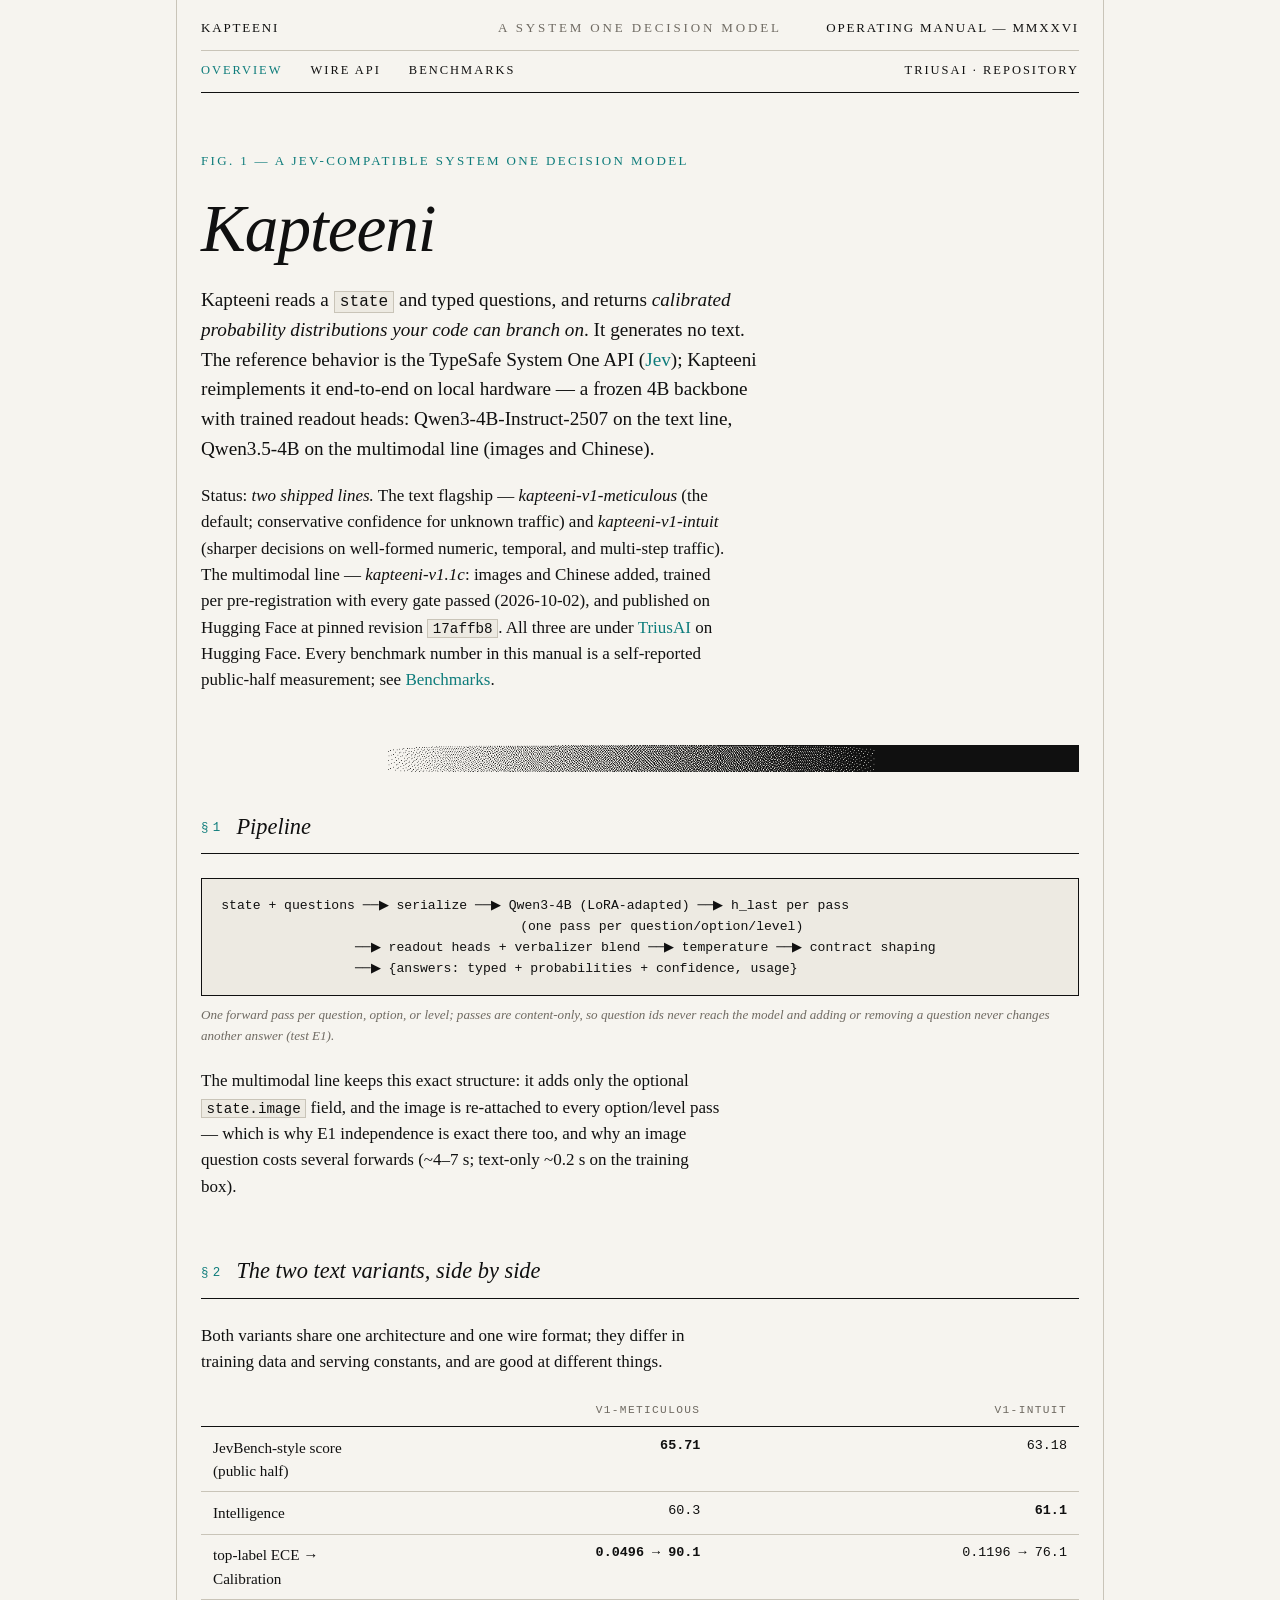
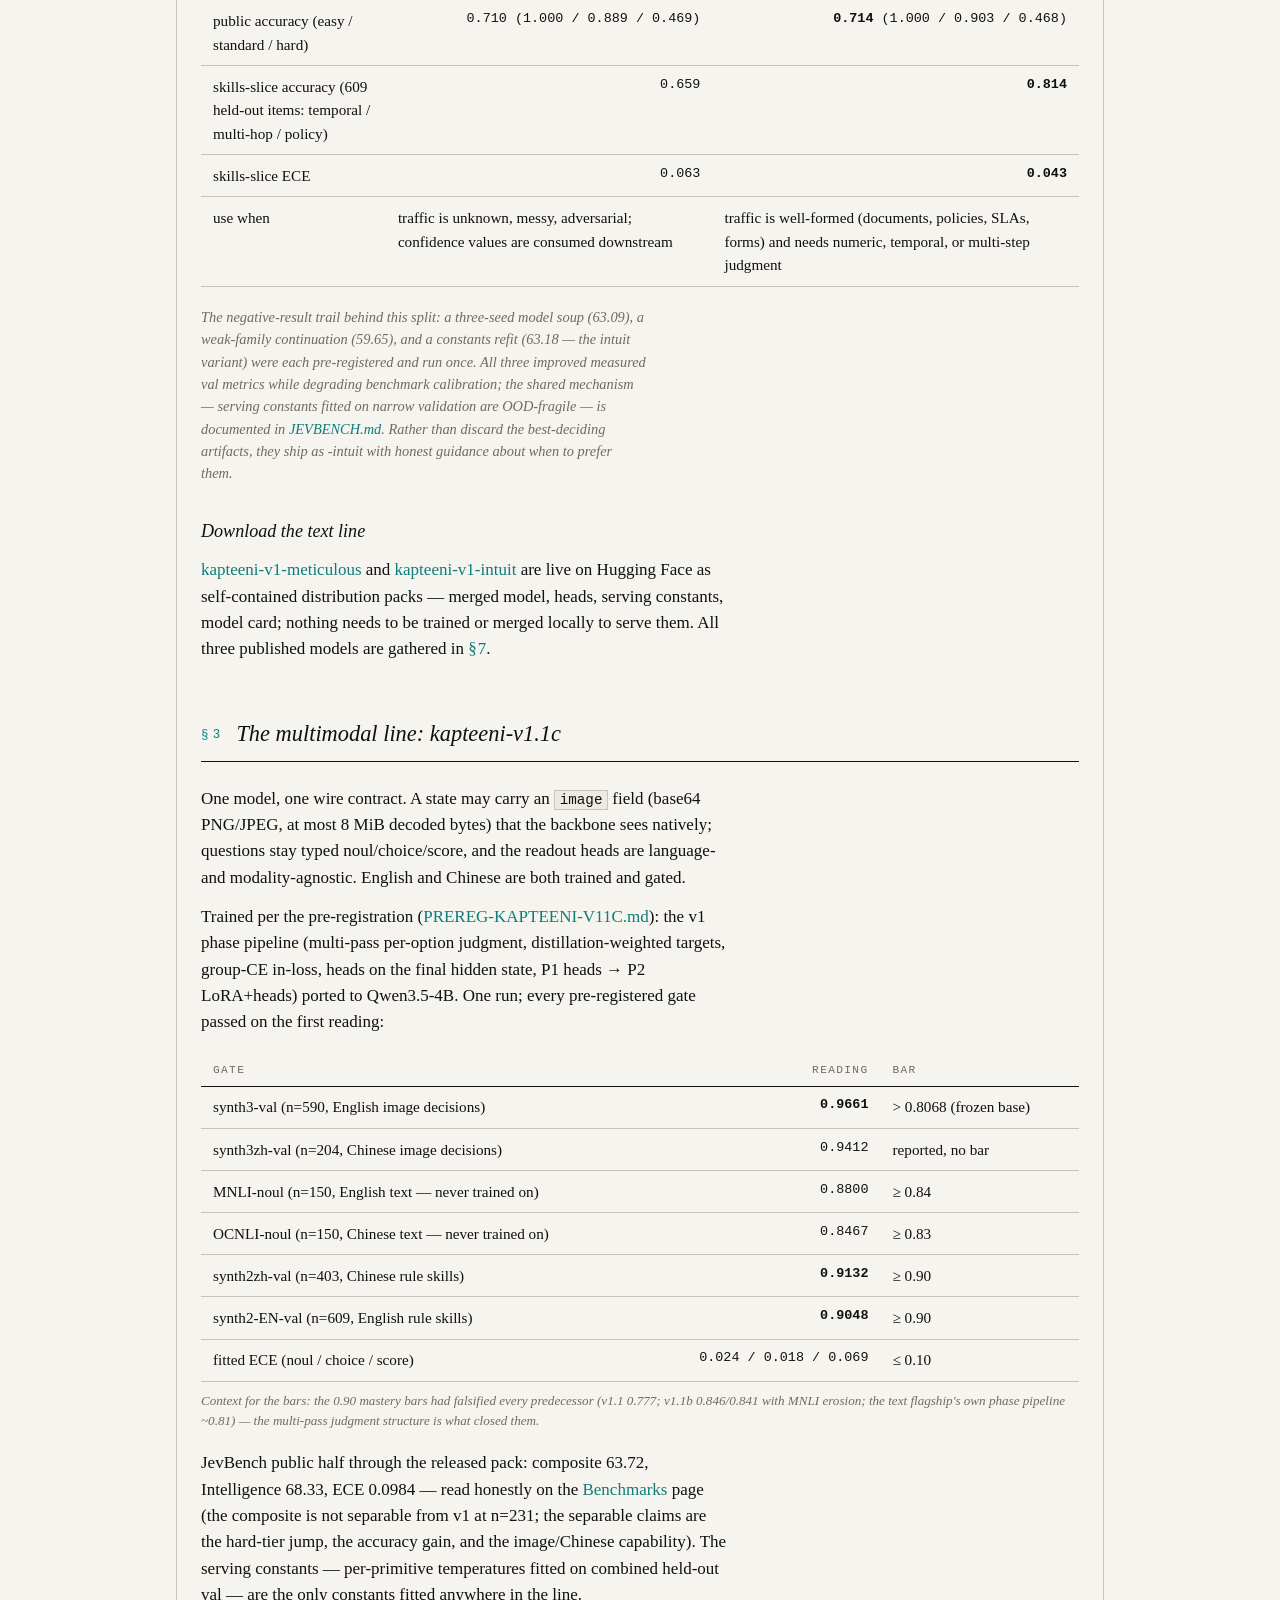
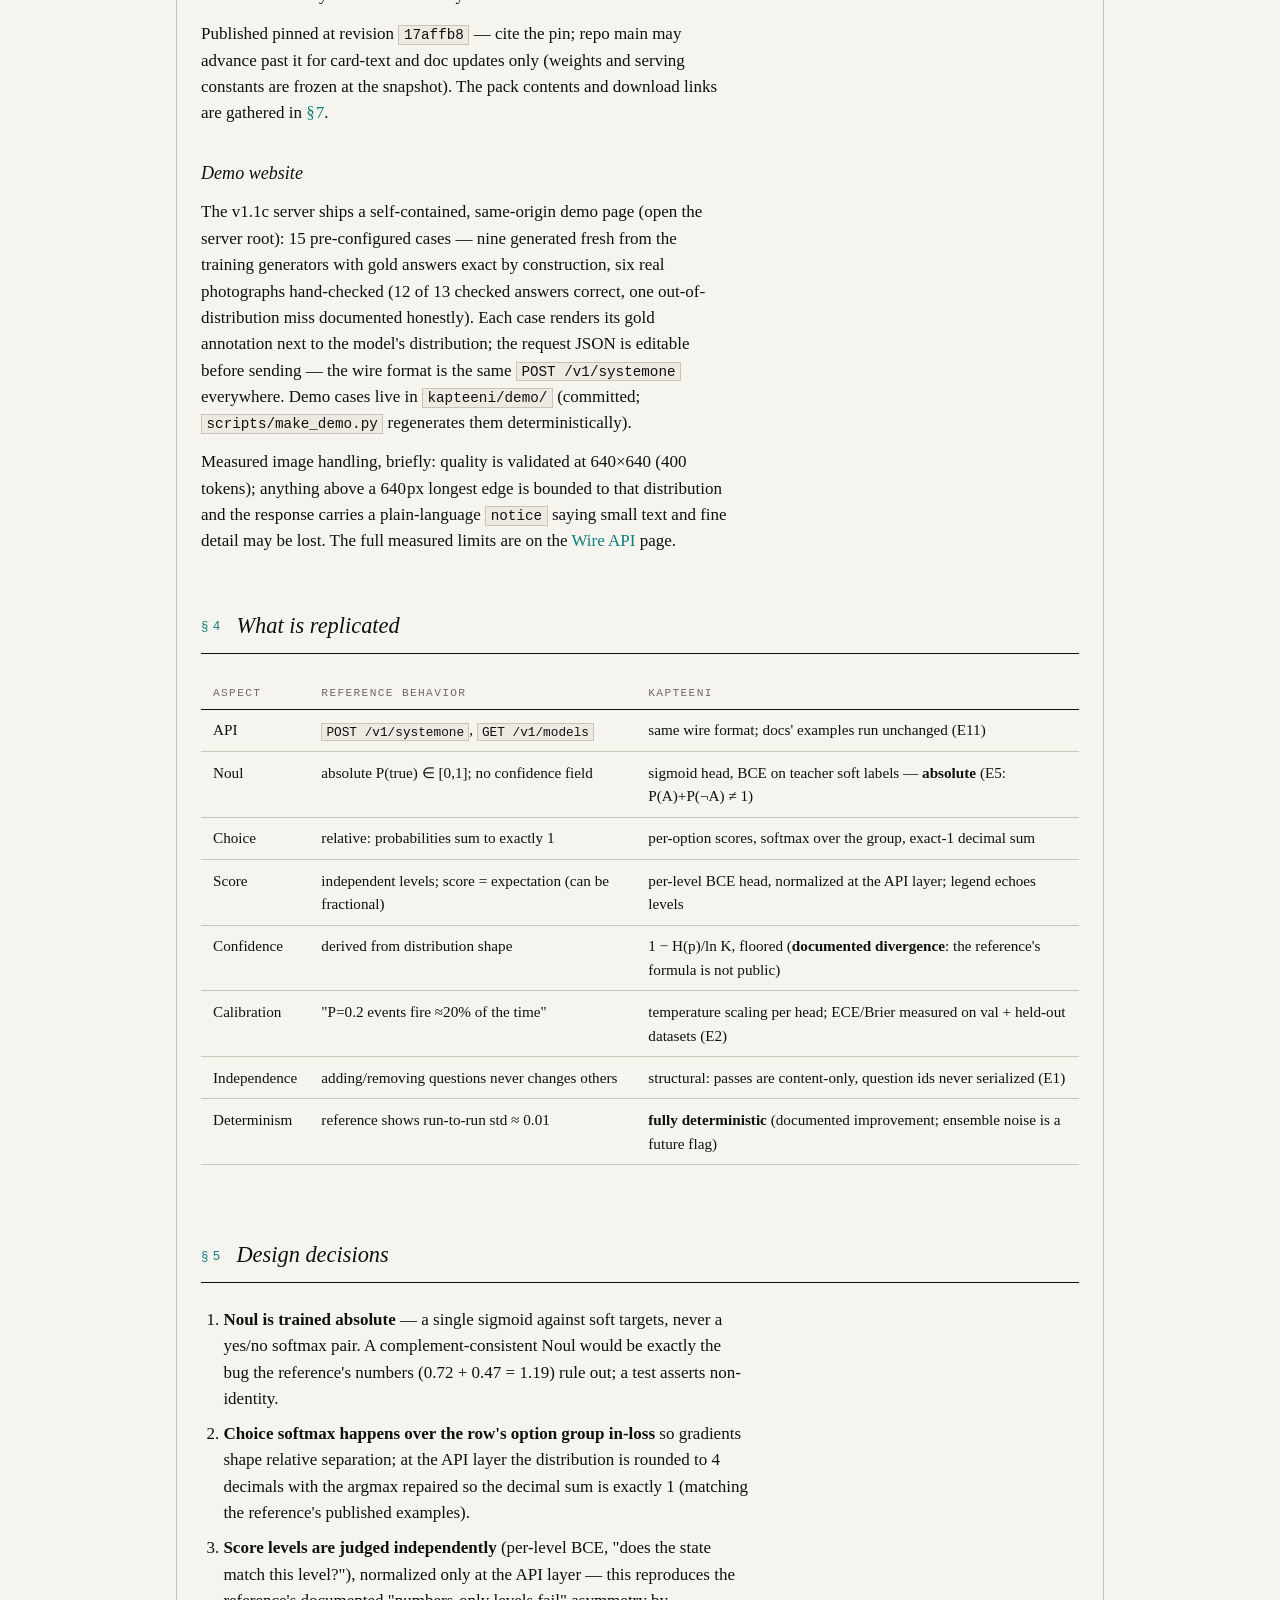
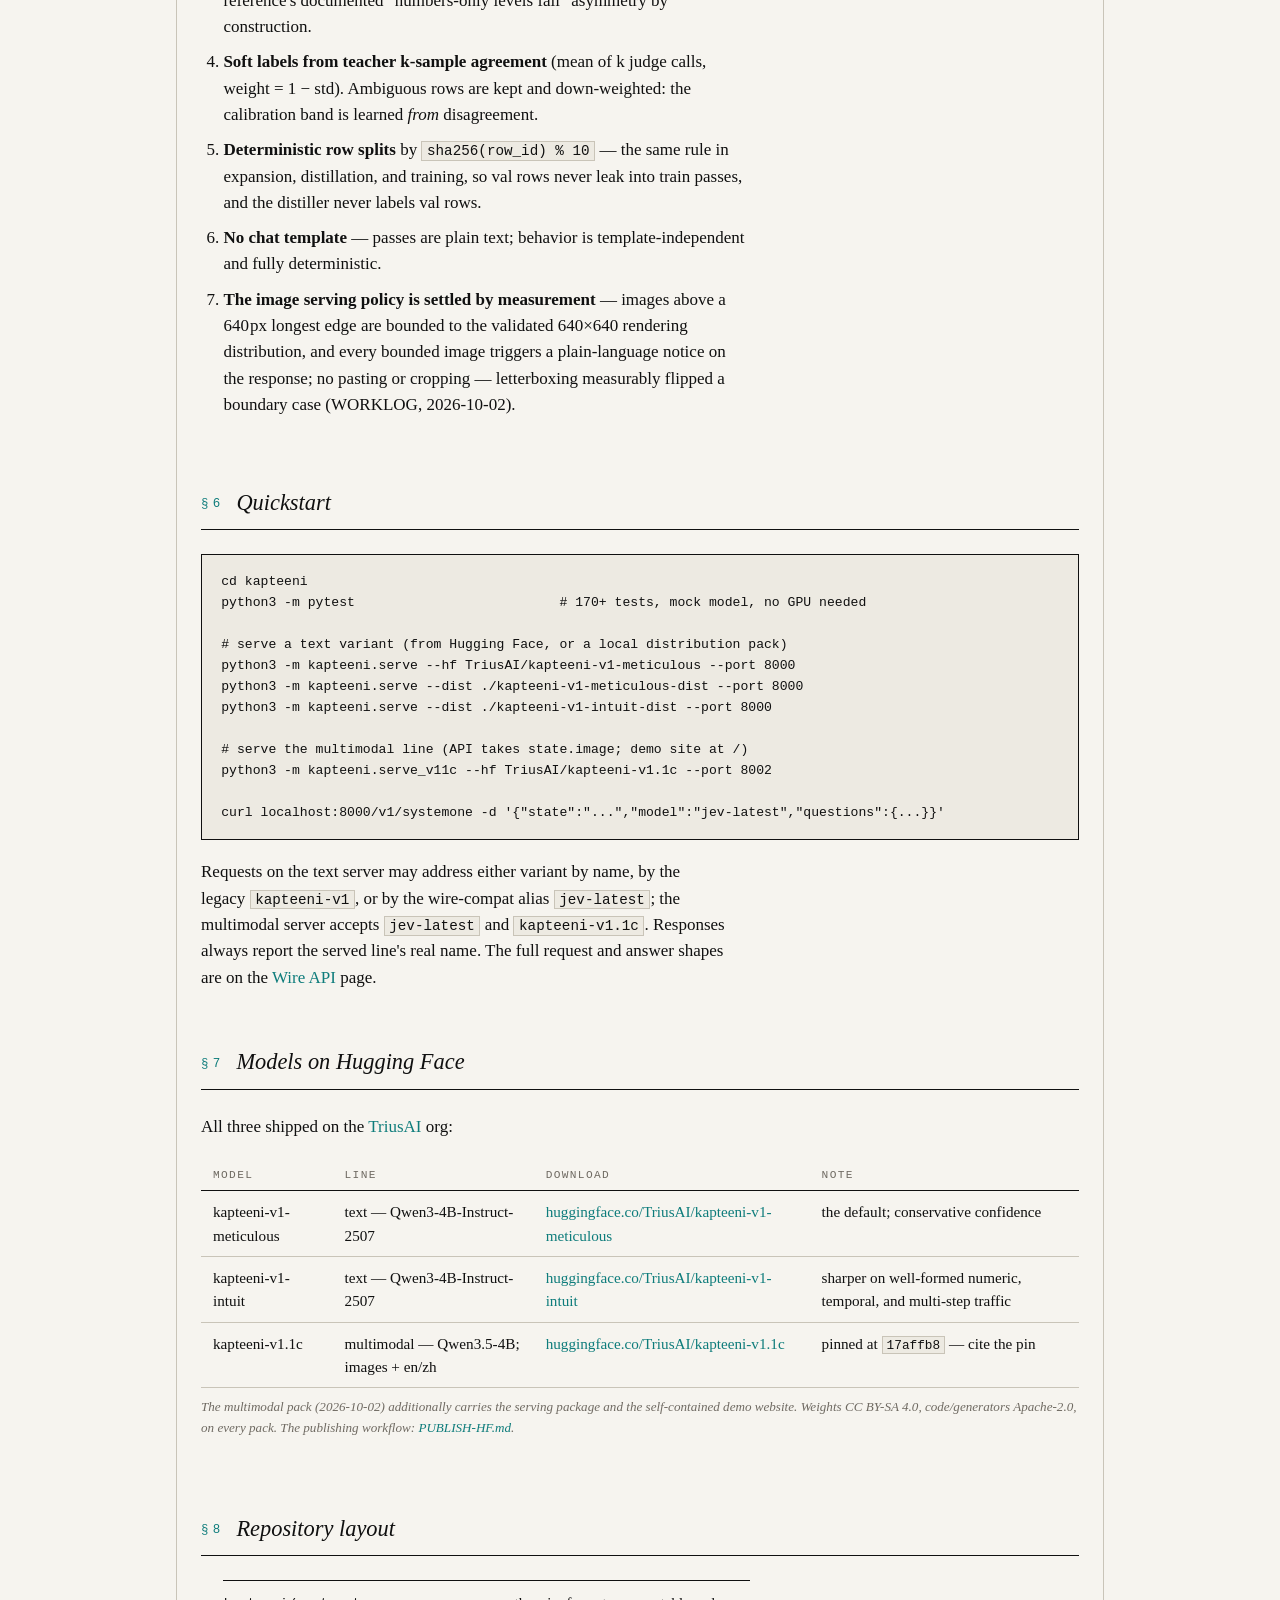
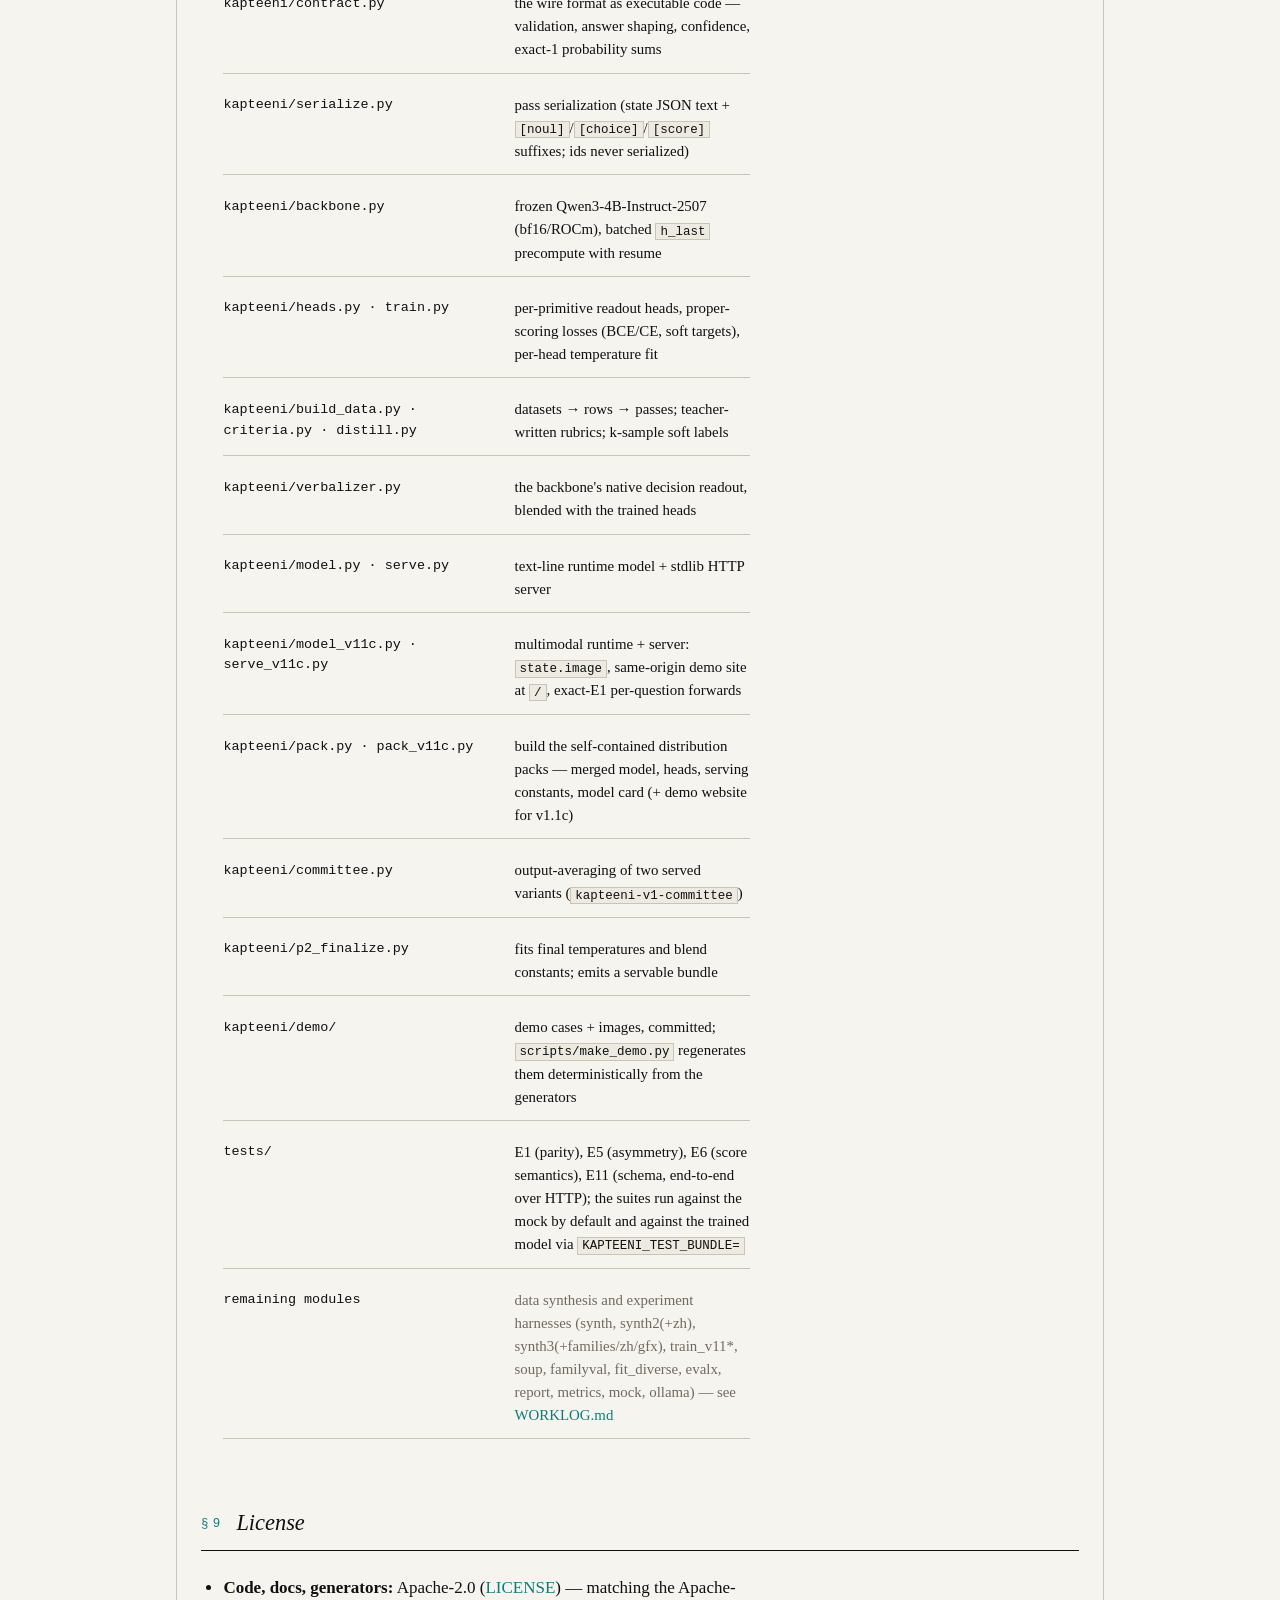
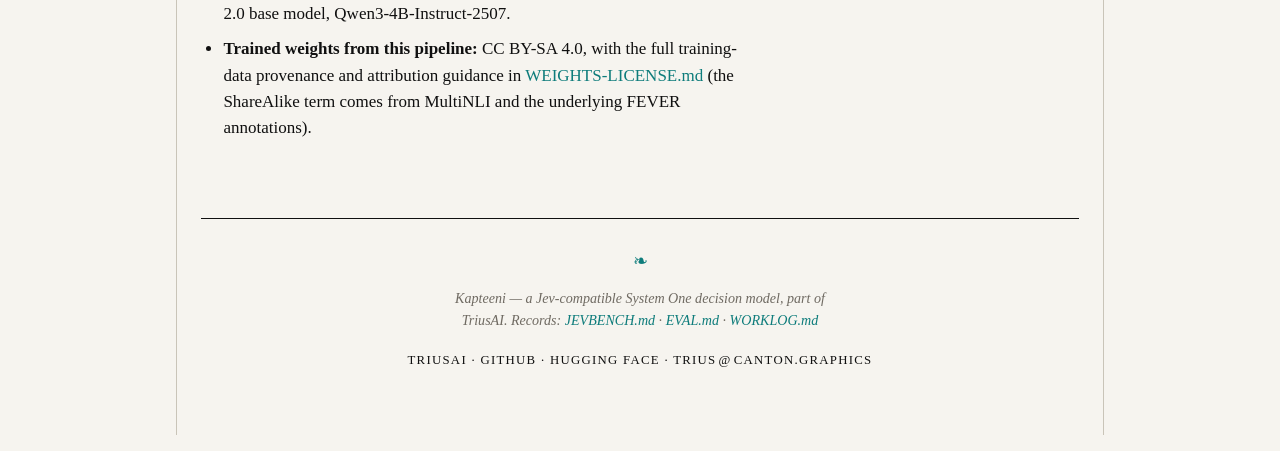
==== commit 18ed3566: "manual: models-on-HF section (all three packs), real menu-en state.image example, v1.1c calibration " ====
--- a/docs/index.html
+++ b/docs/index.html
@@ -33,8 +33,9 @@
             returns <em>calibrated probability distributions your code can branch
             on</em>. It generates no text. The reference behavior is the TypeSafe
             System One API (<a href="https://docs.typesafe.ai">Jev</a>); Kapteeni
-            reimplements it end-to-end on local hardware — a frozen
-            Qwen3-4B-Instruct-2507 backbone with trained readout heads.</p>
+            reimplements it end-to-end on local hardware — a frozen 4B backbone
+            with trained readout heads: Qwen3-4B-Instruct-2507 on the text
+            line, Qwen3.5-4B on the multimodal line (images and Chinese).</p>
           <p class="body-copy">Status: <em>two shipped lines.</em> The text
             flagship — <em>kapteeni-v1-meticulous</em> (the default; conservative
             confidence for unknown traffic) and <em>kapteeni-v1-intuit</em>
@@ -99,6 +100,13 @@
             in <a href="https://github.com/TriusAI/Kapteeni/blob/main/docs/JEVBENCH.md">JEVBENCH.md</a>.
             Rather than discard the best-deciding artifacts, they ship as
             -intuit with honest guidance about when to prefer them.</p>
+          <h3>Download the text line</h3>
+          <p><a href="https://huggingface.co/TriusAI/kapteeni-v1-meticulous">kapteeni-v1-meticulous</a>
+            and <a href="https://huggingface.co/TriusAI/kapteeni-v1-intuit">kapteeni-v1-intuit</a>
+            are live on Hugging Face as self-contained distribution packs —
+            merged model, heads, serving constants, model card; nothing needs
+            to be trained or merged locally to serve them. All three published
+            models are gathered in <a href="#models">&#167;&#8202;7</a>.</p>
         </section>
 
         <section class="doc-section" id="multimodal">
@@ -144,13 +152,11 @@
             serving constants — per-primitive temperatures fitted on combined
             held-out val — are the only constants fitted anywhere in the
             line.</p>
-          <h3>Published</h3>
-          <p><a href="https://huggingface.co/TriusAI/kapteeni-v1.1c">huggingface.co/TriusAI/kapteeni-v1.1c</a>
-            — the 2026-10-02 distribution pack: merged model, heads, fitted
-            constants, model card, serving package + demo website; pinned at
-            revision <code>17affb8</code> (cite the pin; repo main may advance
-            past it for card and doc updates only); weights CC BY-SA 4.0,
-            code/generators Apache-2.0.</p>
+          <p>Published pinned at revision <code>17affb8</code> — cite the pin;
+            repo main may advance past it for card-text and doc updates only
+            (weights and serving constants are frozen at the snapshot). The
+            pack contents and download links are gathered in
+            <a href="#models">&#167;&#8202;7</a>.</p>
           <h3>Demo website</h3>
           <p>The v1.1c server ships a self-contained, same-origin demo page
             (open the server root): 15 pre-configured cases — nine generated
@@ -249,8 +255,31 @@
             answer shapes are on the <a href="api.html">Wire API</a> page.</p>
         </section>
 
+        <section class="doc-section" id="models">
+          <h2><span class="sec-no">&#167;&#8202;7</span>Models on Hugging Face</h2>
+          <p>All three shipped on the
+            <a href="https://huggingface.co/TriusAI">TriusAI</a> org:</p>
+          <div class="table-scroll">
+            <table class="data">
+              <caption>The multimodal pack (2026-10-02) additionally carries the
+                serving package and the self-contained demo website. Weights
+                CC BY-SA 4.0, code/generators Apache-2.0, on every pack. The
+                publishing workflow:
+                <a href="https://github.com/TriusAI/Kapteeni/blob/main/docs/PUBLISH-HF.md">PUBLISH-HF.md</a>.</caption>
+              <thead>
+                <tr><th>Model</th><th>Line</th><th>Download</th><th>Note</th></tr>
+              </thead>
+              <tbody>
+                <tr><td>kapteeni-v1-meticulous</td><td>text — Qwen3-4B-Instruct-2507</td><td><a href="https://huggingface.co/TriusAI/kapteeni-v1-meticulous">huggingface.co/TriusAI/kapteeni-v1-meticulous</a></td><td>the default; conservative confidence</td></tr>
+                <tr><td>kapteeni-v1-intuit</td><td>text — Qwen3-4B-Instruct-2507</td><td><a href="https://huggingface.co/TriusAI/kapteeni-v1-intuit">huggingface.co/TriusAI/kapteeni-v1-intuit</a></td><td>sharper on well-formed numeric, temporal, and multi-step traffic</td></tr>
+                <tr><td>kapteeni-v1.1c</td><td>multimodal — Qwen3.5-4B; images + en/zh</td><td><a href="https://huggingface.co/TriusAI/kapteeni-v1.1c">huggingface.co/TriusAI/kapteeni-v1.1c</a></td><td>pinned at <code>17affb8</code> — cite the pin</td></tr>
+              </tbody>
+            </table>
+          </div>
+        </section>
+
         <section class="doc-section" id="layout">
-          <h2><span class="sec-no">&#167;&#8202;7</span>Repository layout</h2>
+          <h2><span class="sec-no">&#167;&#8202;8</span>Repository layout</h2>
           <ul class="modules">
             <li><span class="mod">kapteeni/contract.py</span><span class="mod-desc">the wire format as executable code — validation, answer shaping, confidence, exact-1 probability sums</span></li>
             <li><span class="mod">kapteeni/serialize.py</span><span class="mod-desc">pass serialization (state JSON text + <code>[noul]</code>/<code>[choice]</code>/<code>[score]</code> suffixes; ids never serialized)</span></li>
@@ -270,7 +299,7 @@
         </section>
 
         <section class="doc-section" id="license">
-          <h2><span class="sec-no">&#167;&#8202;8</span>License</h2>
+          <h2><span class="sec-no">&#167;&#8202;9</span>License</h2>
           <ul>
             <li><strong>Code, docs, generators:</strong> Apache-2.0
               (<a href="https://github.com/TriusAI/Kapteeni/blob/main/LICENSE">LICENSE</a>)
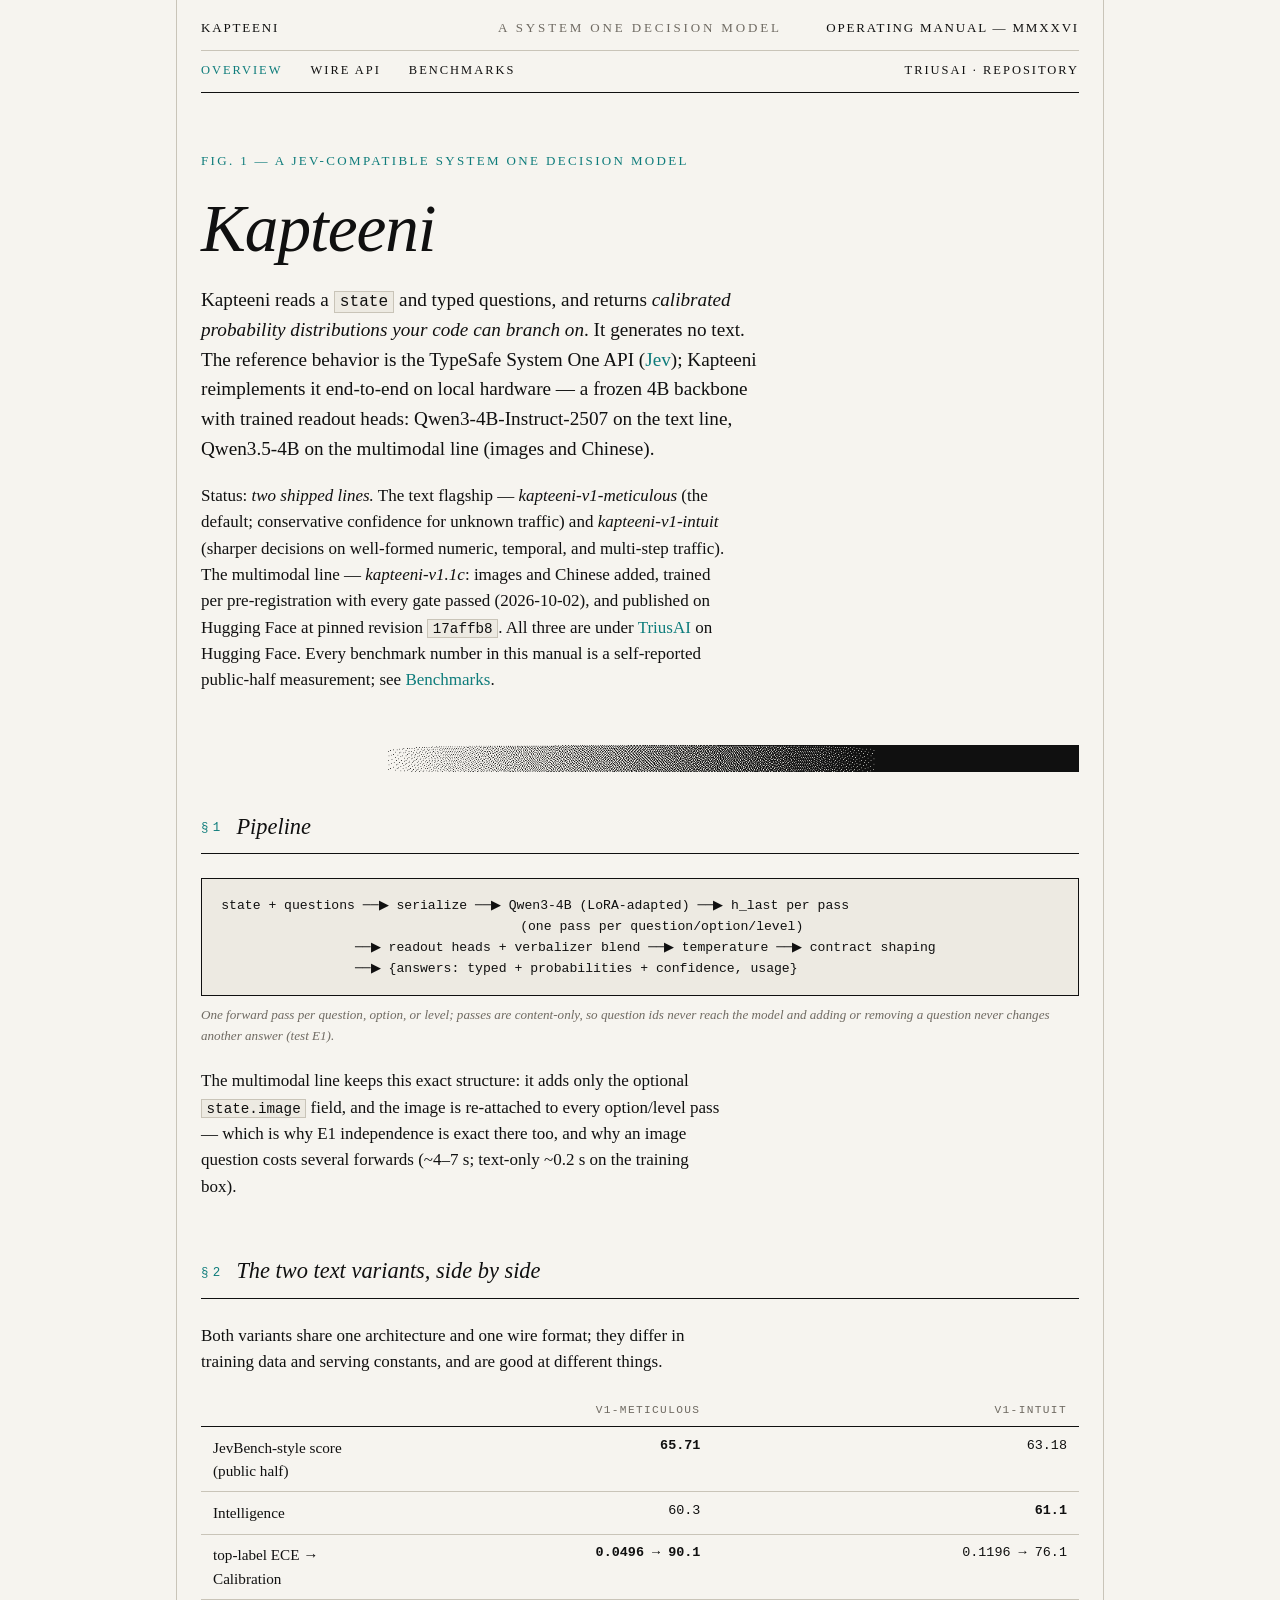
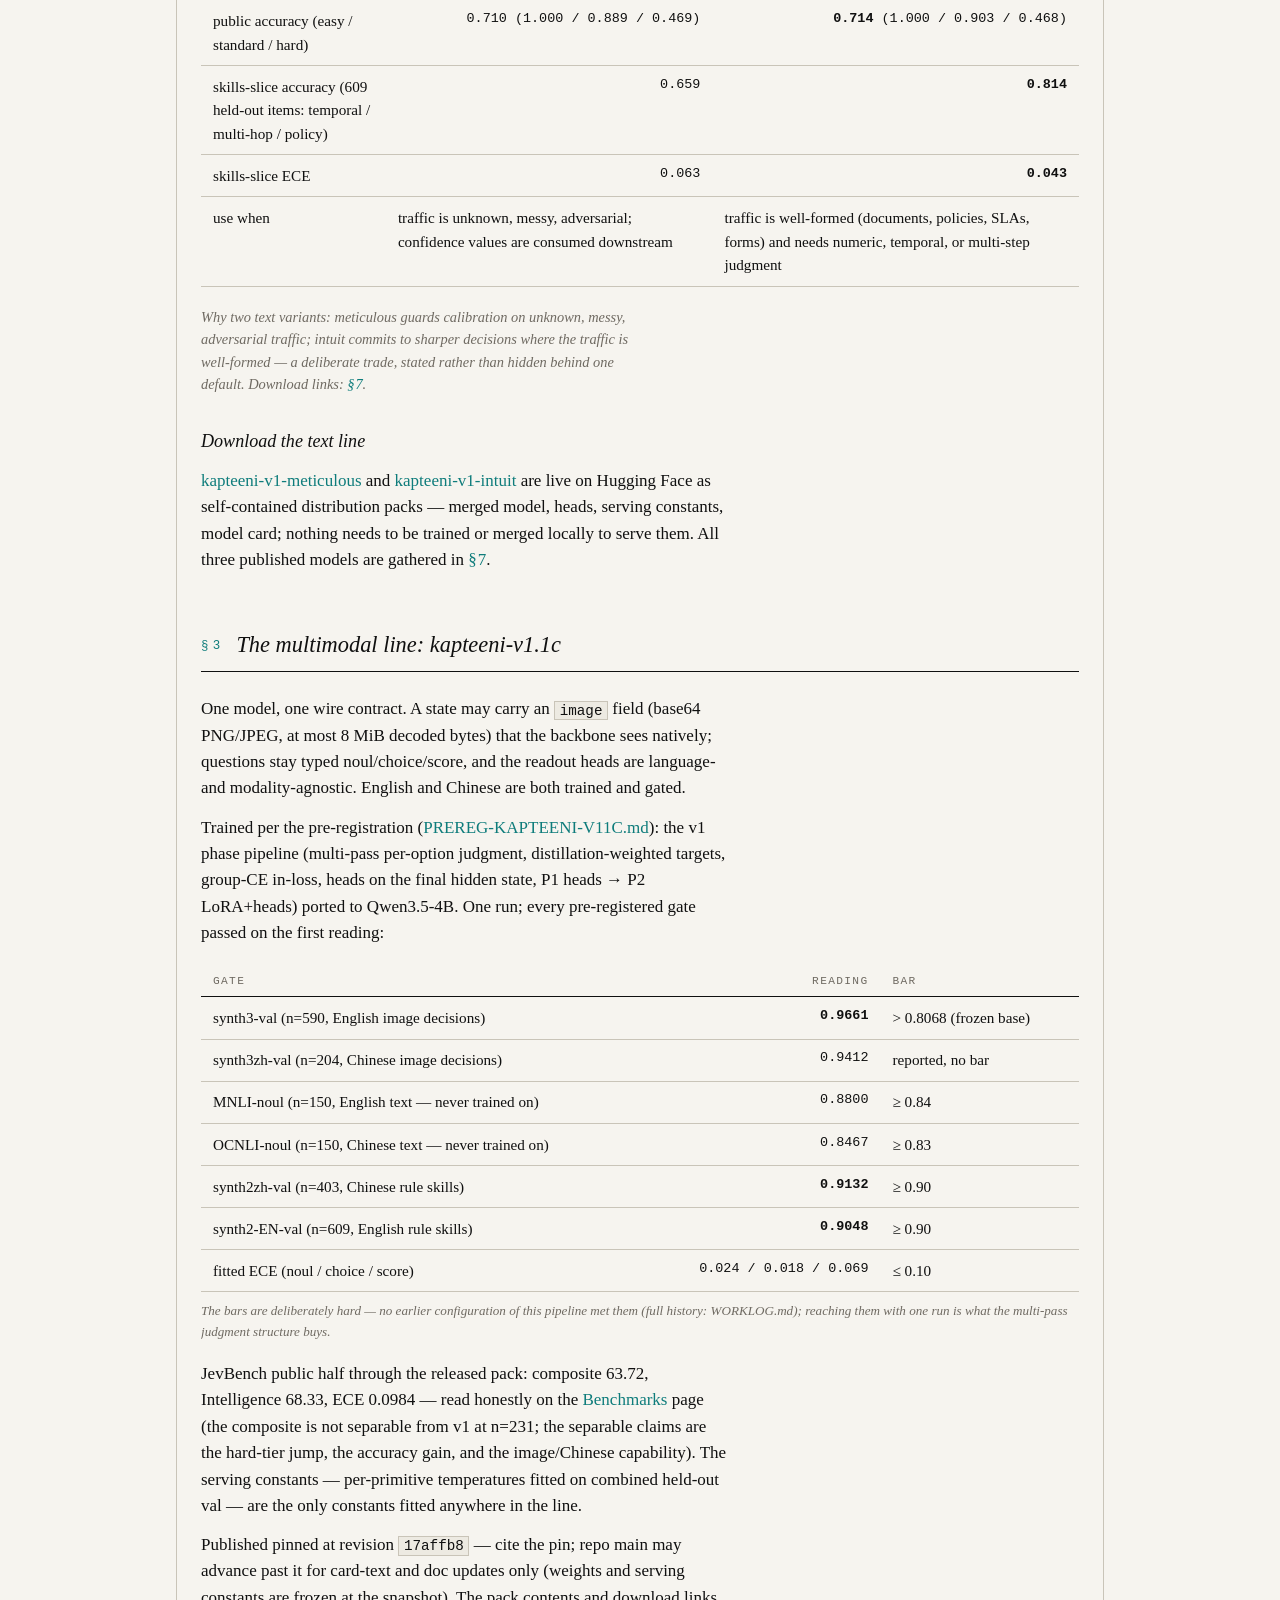
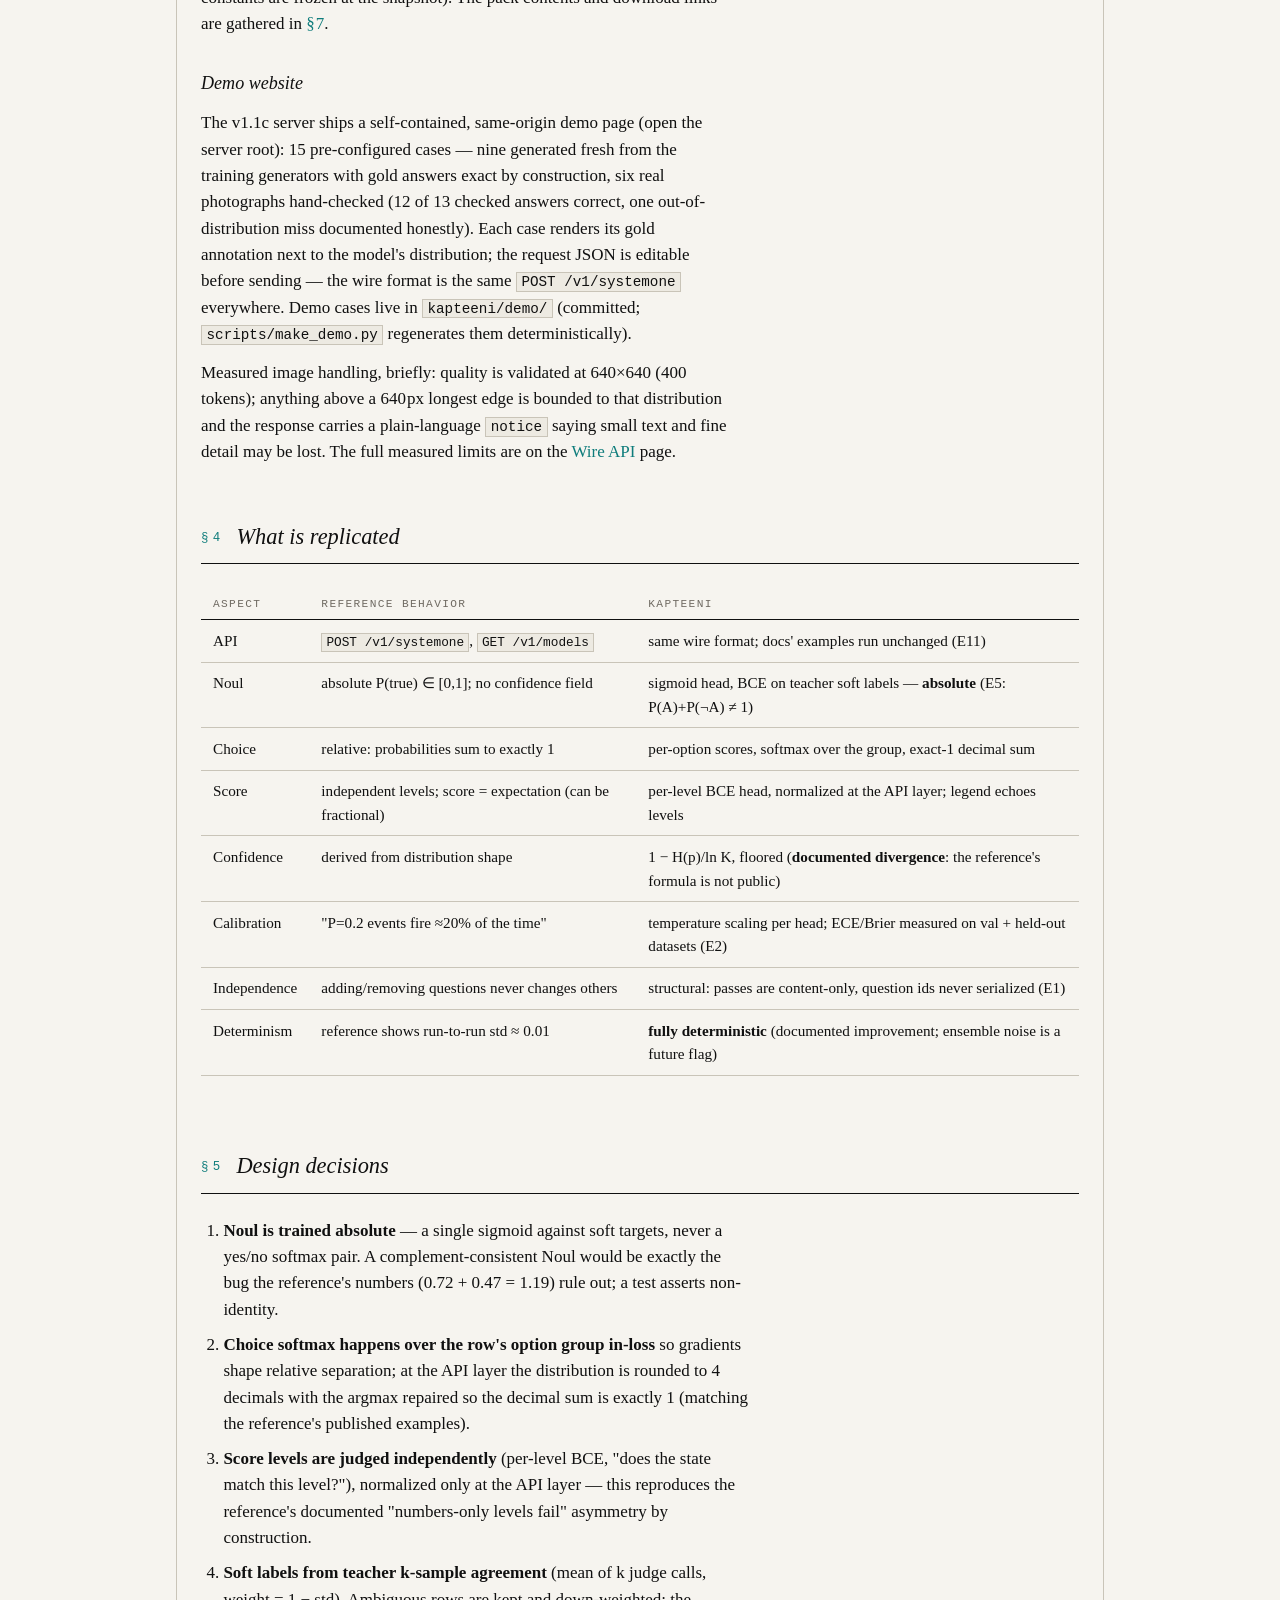
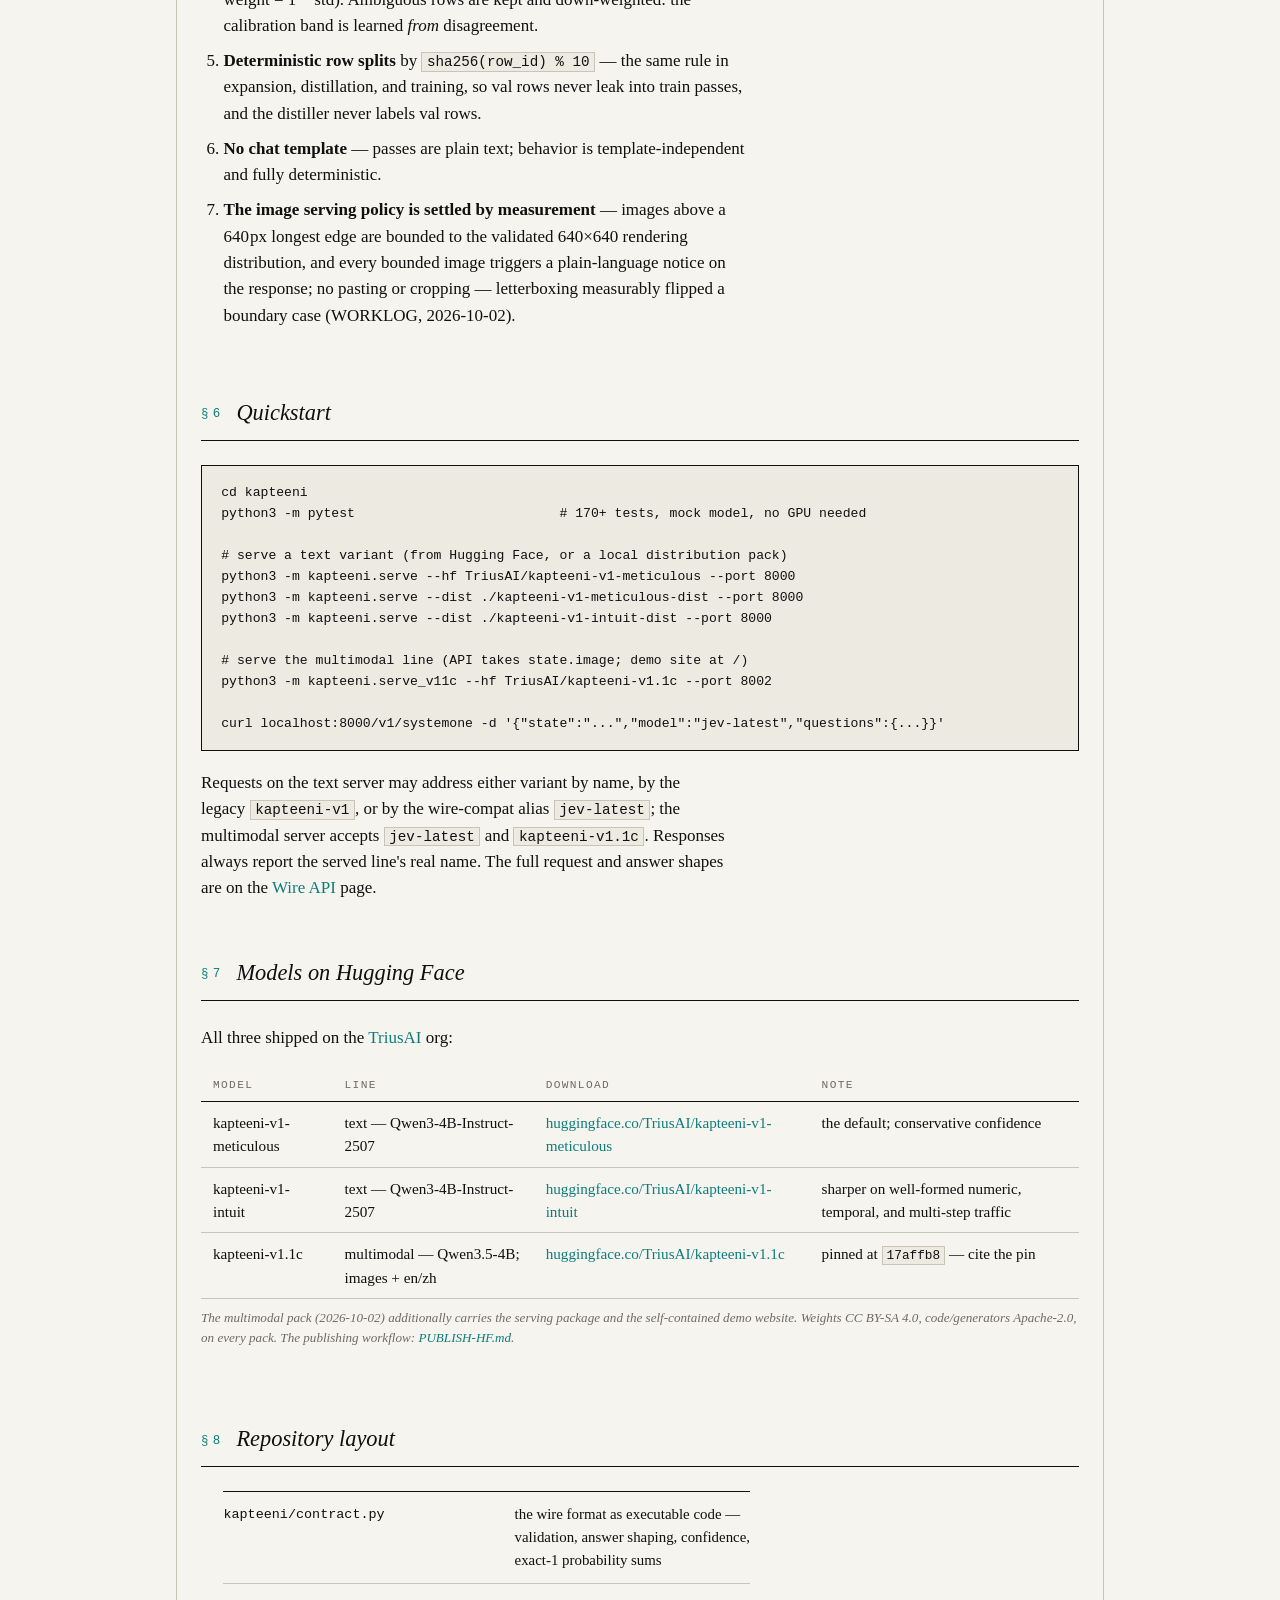
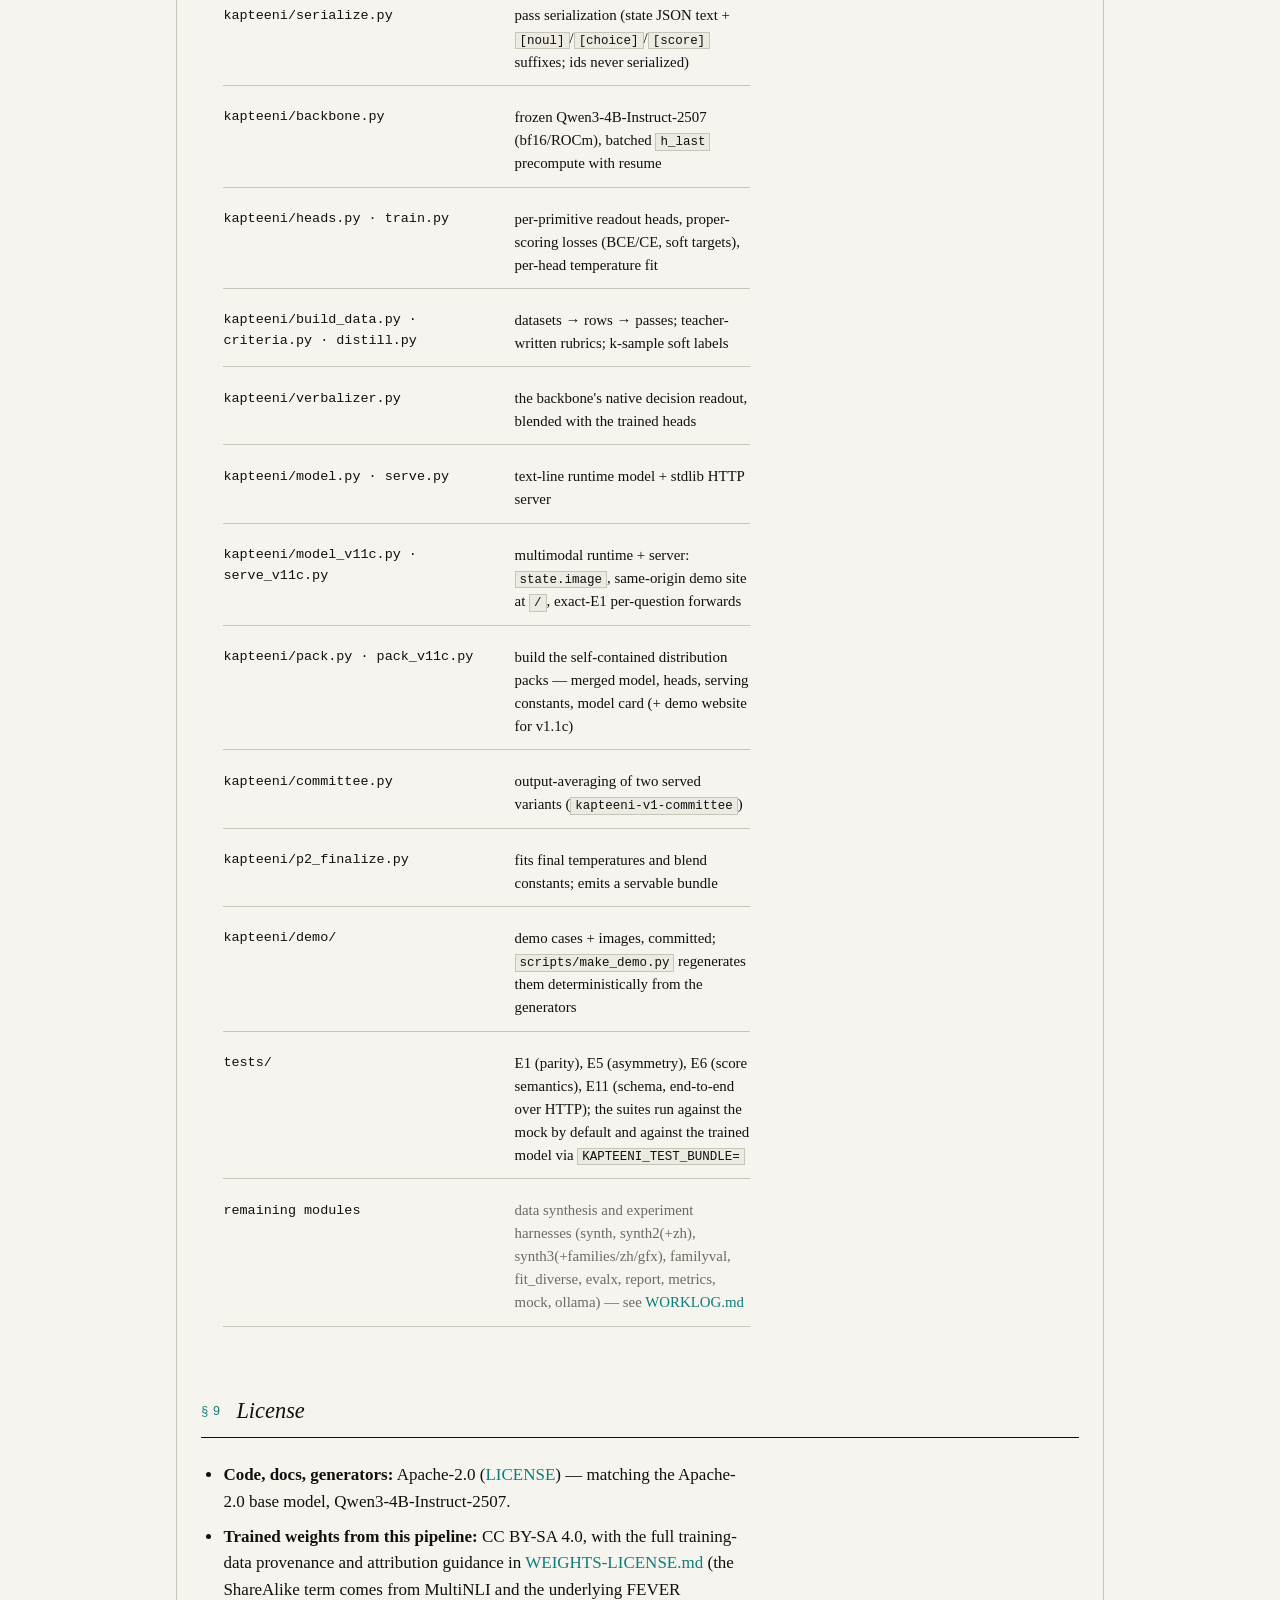
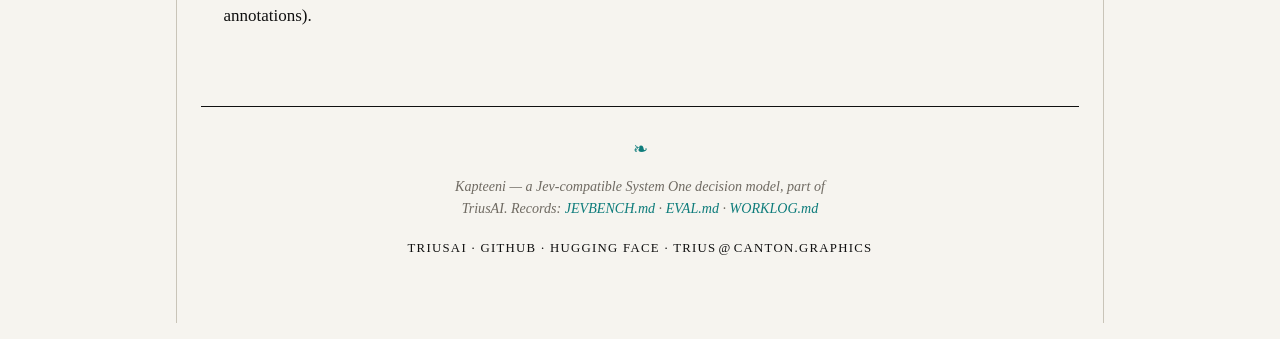
==== commit 324312af: "manual: official-models only — drop unreleased in-between versions from all pages" ====
--- a/docs/index.html
+++ b/docs/index.html
@@ -91,15 +91,11 @@
               </tbody>
             </table>
           </div>
-          <p class="note">The negative-result trail behind this split: a
-            three-seed model soup (63.09), a weak-family continuation (59.65),
-            and a constants refit (63.18 — the intuit variant) were each
-            pre-registered and run once. All three improved measured val metrics
-            while degrading benchmark calibration; the shared mechanism — serving
-            constants fitted on narrow validation are OOD-fragile — is documented
-            in <a href="https://github.com/TriusAI/Kapteeni/blob/main/docs/JEVBENCH.md">JEVBENCH.md</a>.
-            Rather than discard the best-deciding artifacts, they ship as
-            -intuit with honest guidance about when to prefer them.</p>
+          <p class="note">Why two text variants: meticulous guards calibration
+            on unknown, messy, adversarial traffic; intuit commits to sharper
+            decisions where the traffic is well-formed — a deliberate trade,
+            stated rather than hidden behind one default. Download links:
+            <a href="#models">&#167;&#8202;7</a>.</p>
           <h3>Download the text line</h3>
           <p><a href="https://huggingface.co/TriusAI/kapteeni-v1-meticulous">kapteeni-v1-meticulous</a>
             and <a href="https://huggingface.co/TriusAI/kapteeni-v1-intuit">kapteeni-v1-intuit</a>
@@ -126,10 +122,10 @@
             reading:</p>
           <div class="table-scroll">
             <table class="data">
-              <caption>Context for the bars: the 0.90 mastery bars had
-                falsified every predecessor (v1.1 0.777; v1.1b 0.846/0.841 with
-                MNLI erosion; the text flagship's own phase pipeline ~0.81) —
-                the multi-pass judgment structure is what closed them.</caption>
+              <caption>The bars are deliberately hard — no earlier
+                configuration of this pipeline met them (full history:
+                WORKLOG.md); reaching them with one run is what the
+                multi-pass judgment structure buys.</caption>
               <thead>
                 <tr><th>Gate</th><th class="num">Reading</th><th>Bar</th></tr>
               </thead>
@@ -294,7 +290,7 @@
             <li><span class="mod">kapteeni/p2_finalize.py</span><span class="mod-desc">fits final temperatures and blend constants; emits a servable bundle</span></li>
             <li><span class="mod">kapteeni/demo/</span><span class="mod-desc">demo cases + images, committed; <code>scripts/make_demo.py</code> regenerates them deterministically from the generators</span></li>
             <li><span class="mod">tests/</span><span class="mod-desc">E1 (parity), E5 (asymmetry), E6 (score semantics), E11 (schema, end-to-end over HTTP); the suites run against the mock by default and against the trained model via <code>KAPTEENI_TEST_BUNDLE=</code></span></li>
-            <li><span class="mod"><span class="dim">remaining modules</span></span><span class="mod-desc"><span class="dim">data synthesis and experiment harnesses (synth, synth2(+zh), synth3(+families/zh/gfx), train_v11*, soup, familyval, fit_diverse, evalx, report, metrics, mock, ollama) — see <a href="https://github.com/TriusAI/Kapteeni/blob/main/WORKLOG.md">WORKLOG.md</a></span></span></li>
+            <li><span class="mod"><span class="dim">remaining modules</span></span><span class="mod-desc"><span class="dim">data synthesis and experiment harnesses (synth, synth2(+zh), synth3(+families/zh/gfx), familyval, fit_diverse, evalx, report, metrics, mock, ollama) — see <a href="https://github.com/TriusAI/Kapteeni/blob/main/WORKLOG.md">WORKLOG.md</a></span></span></li>
           </ul>
         </section>
 
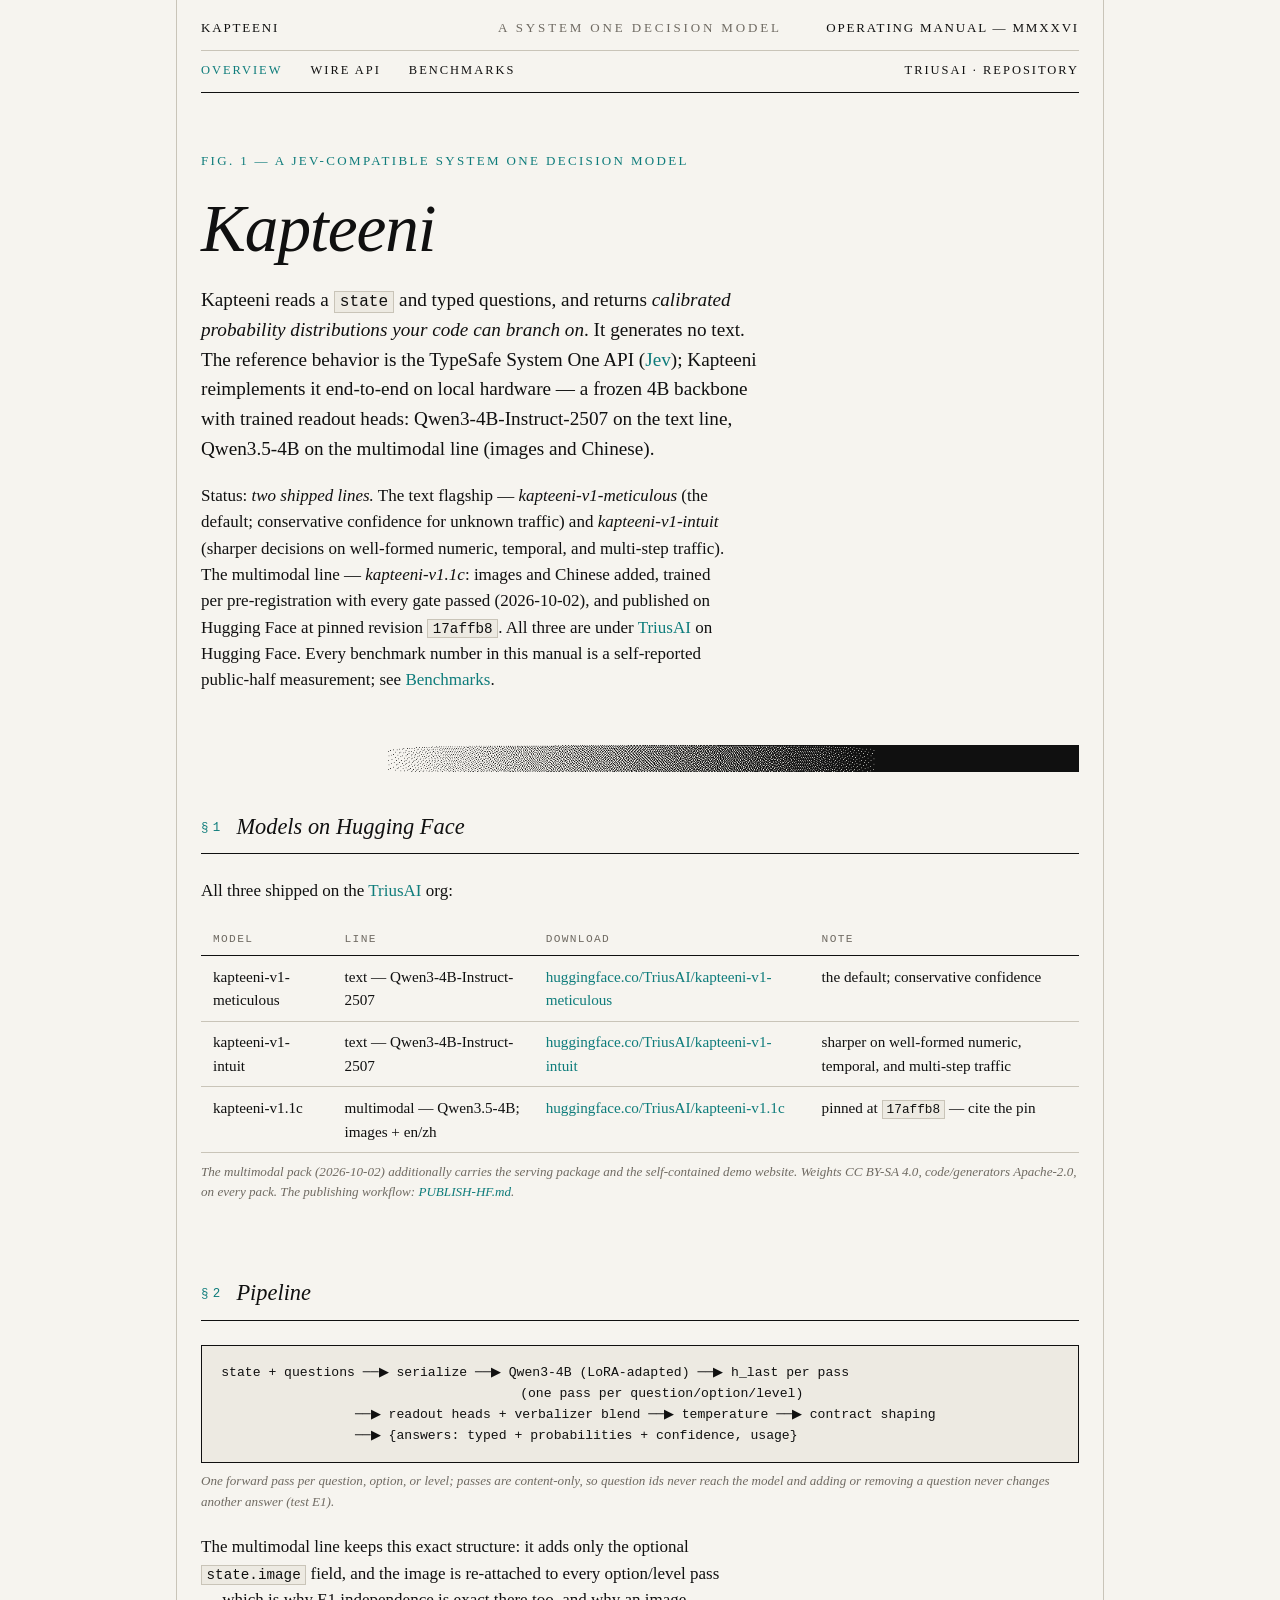
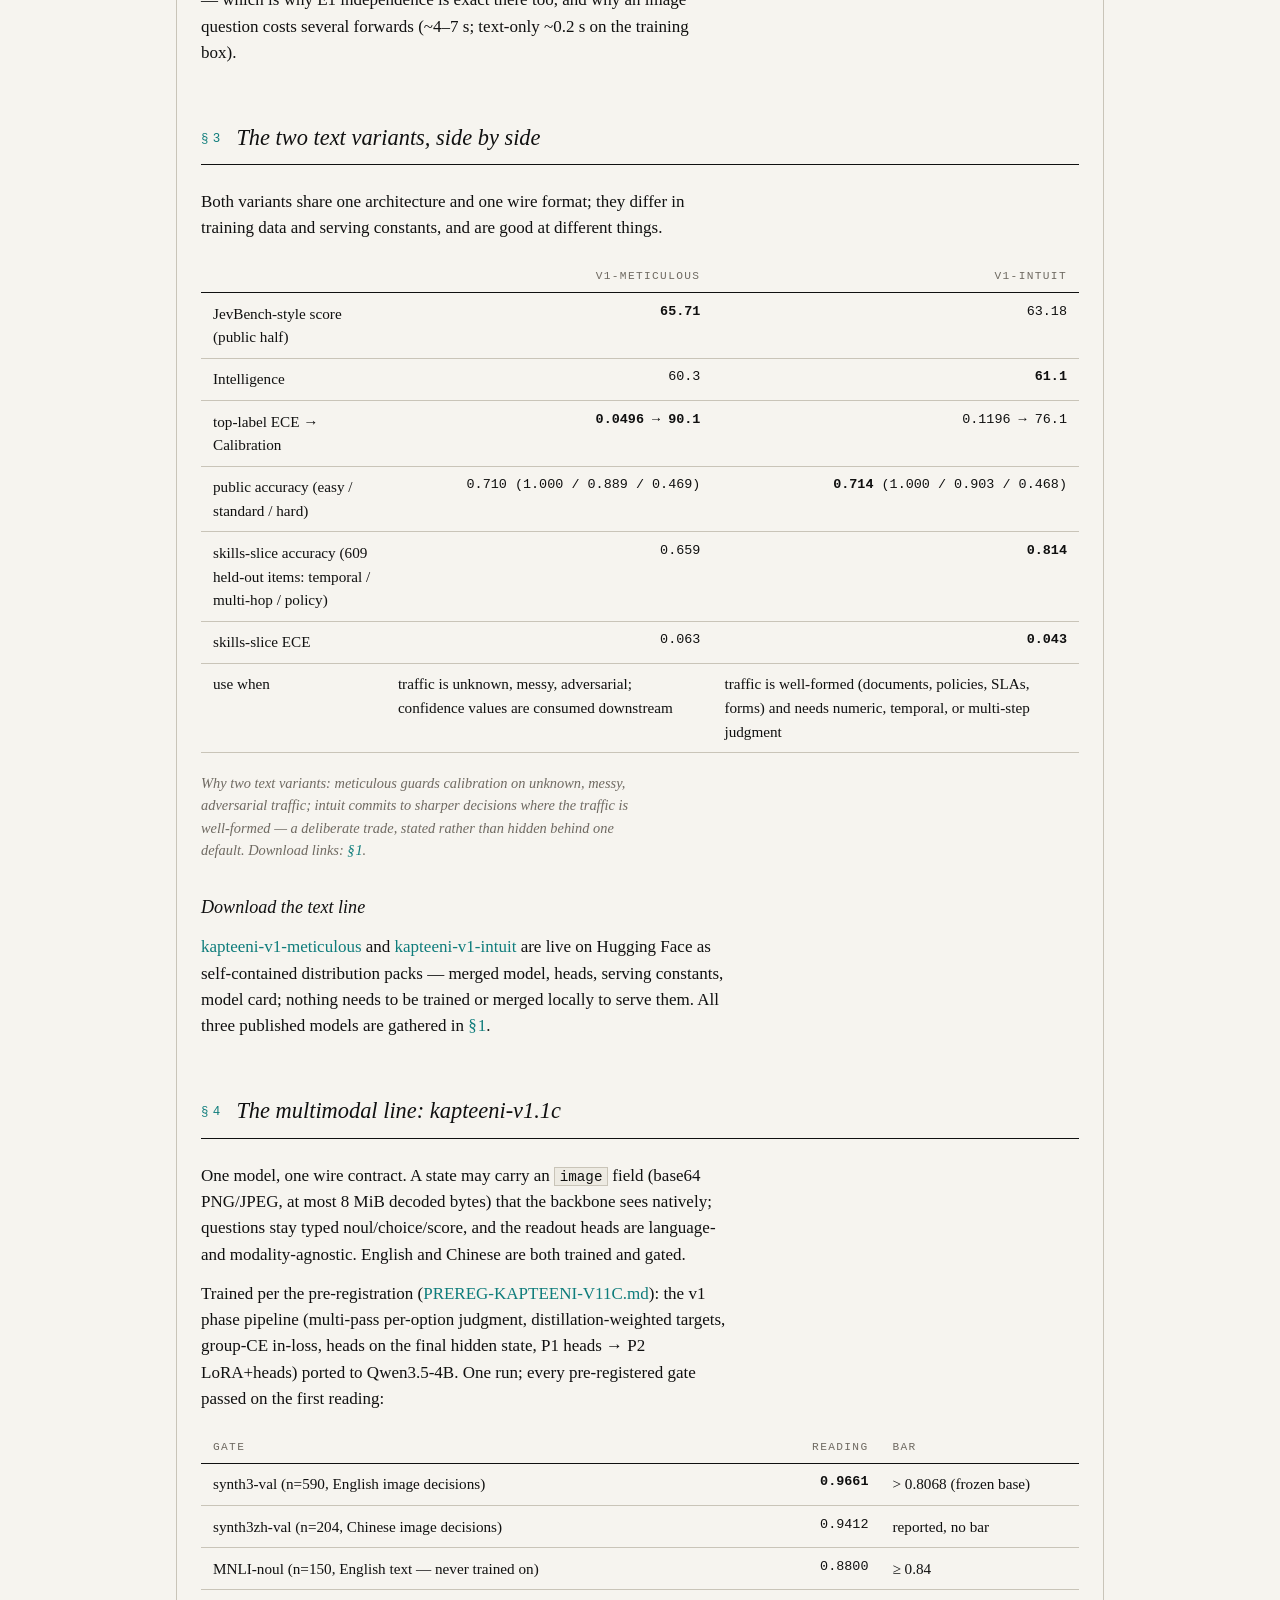
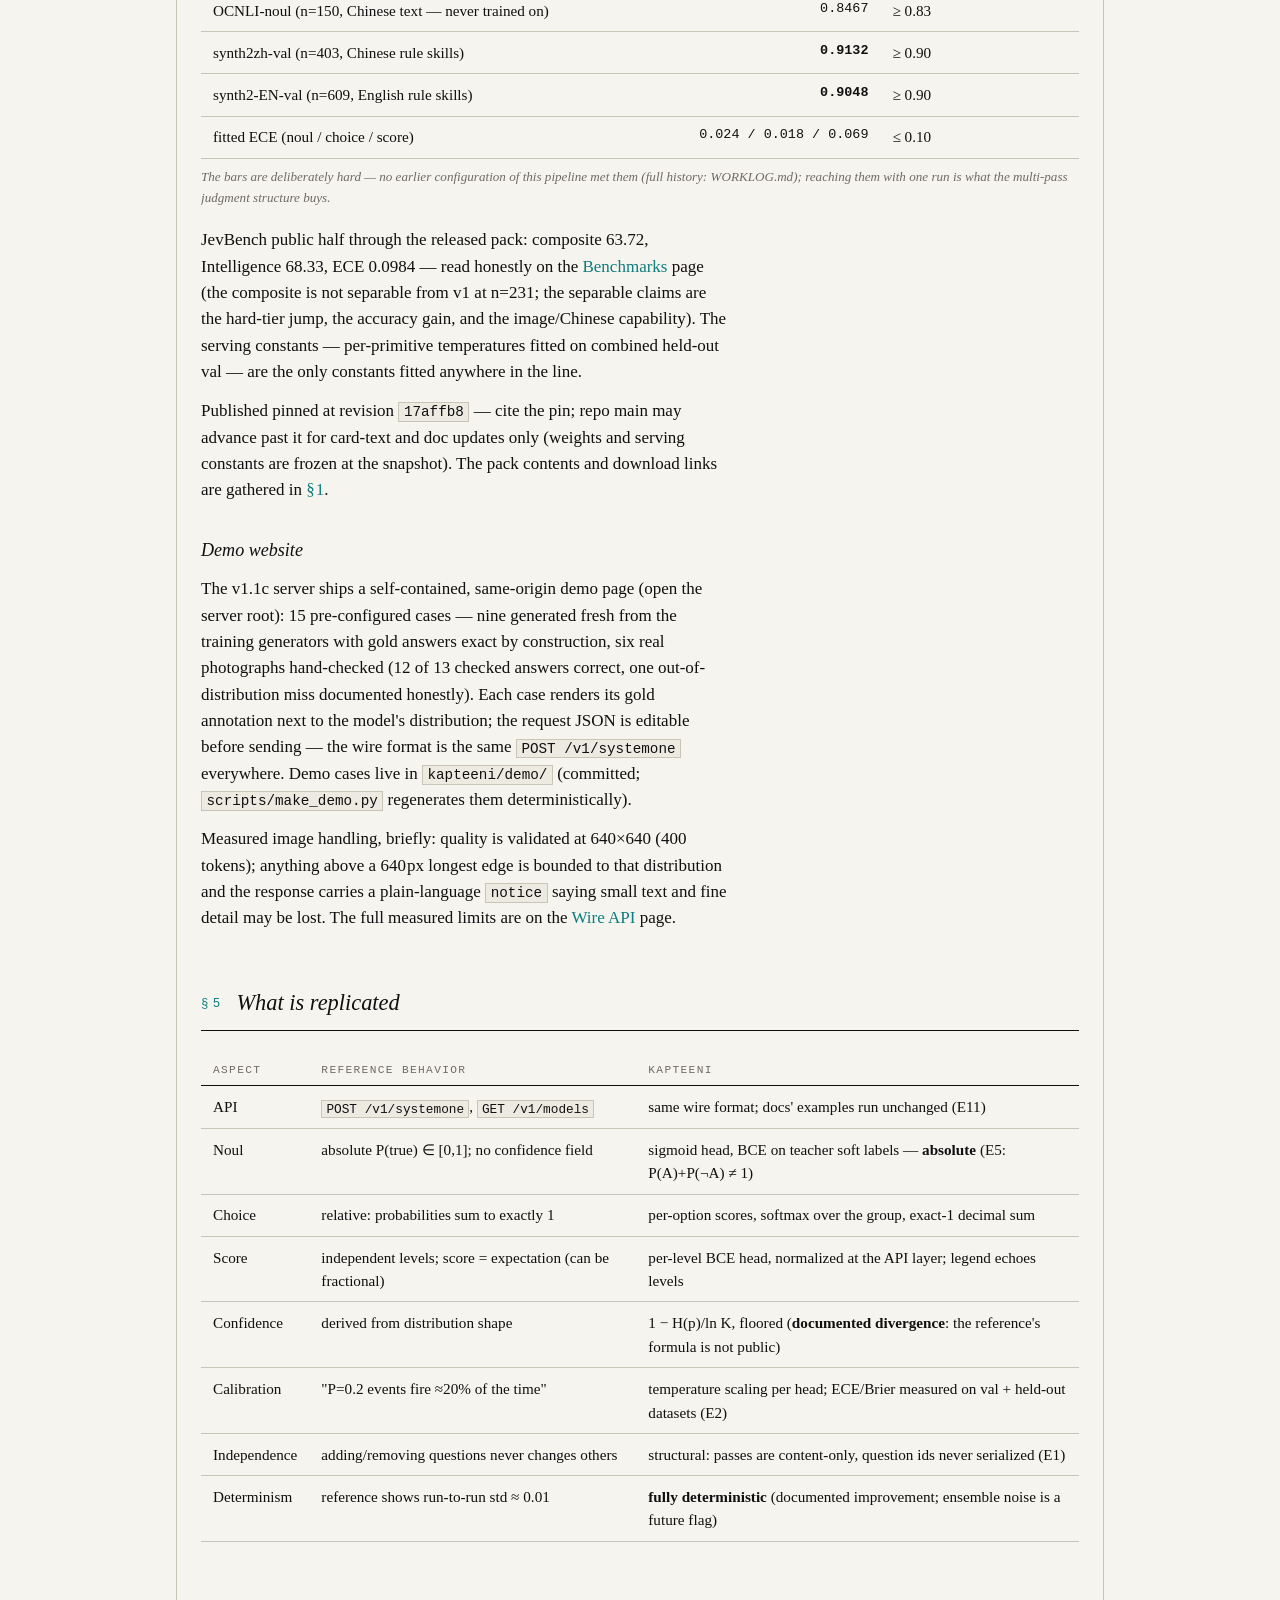
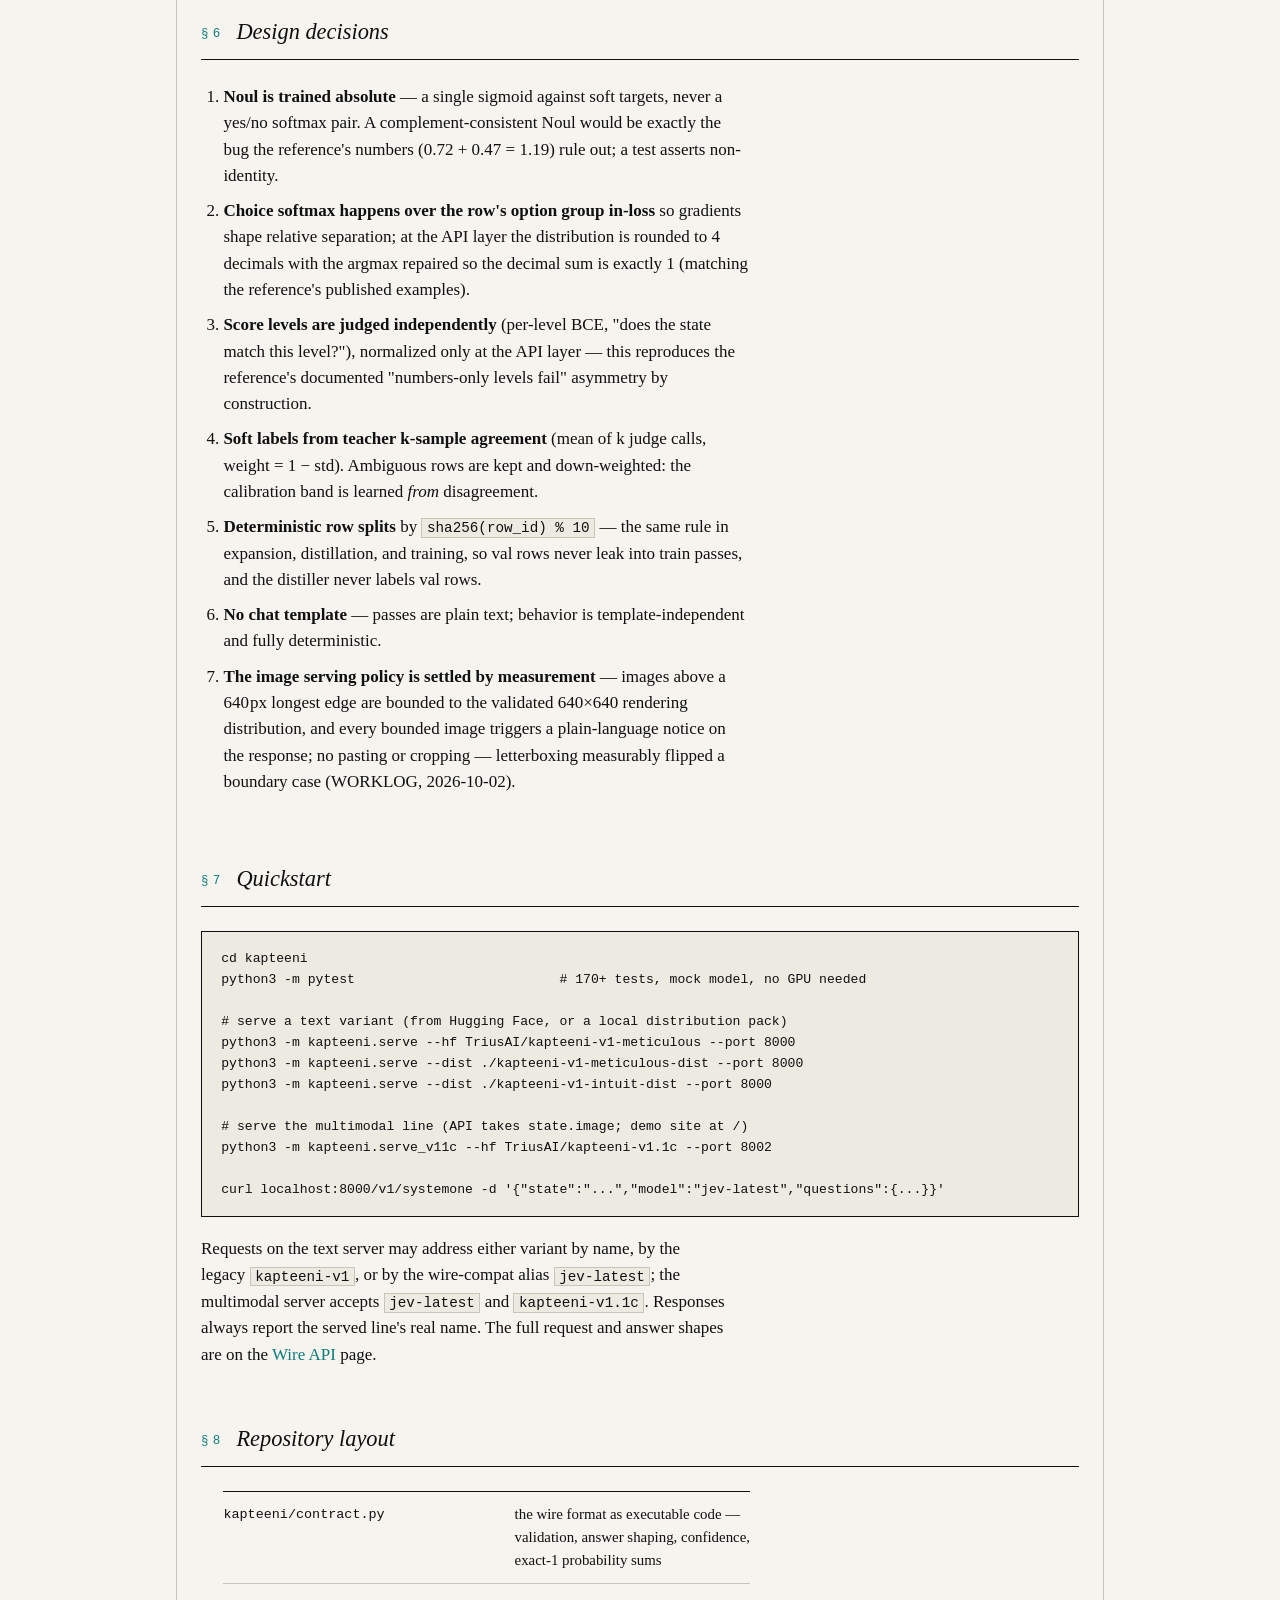
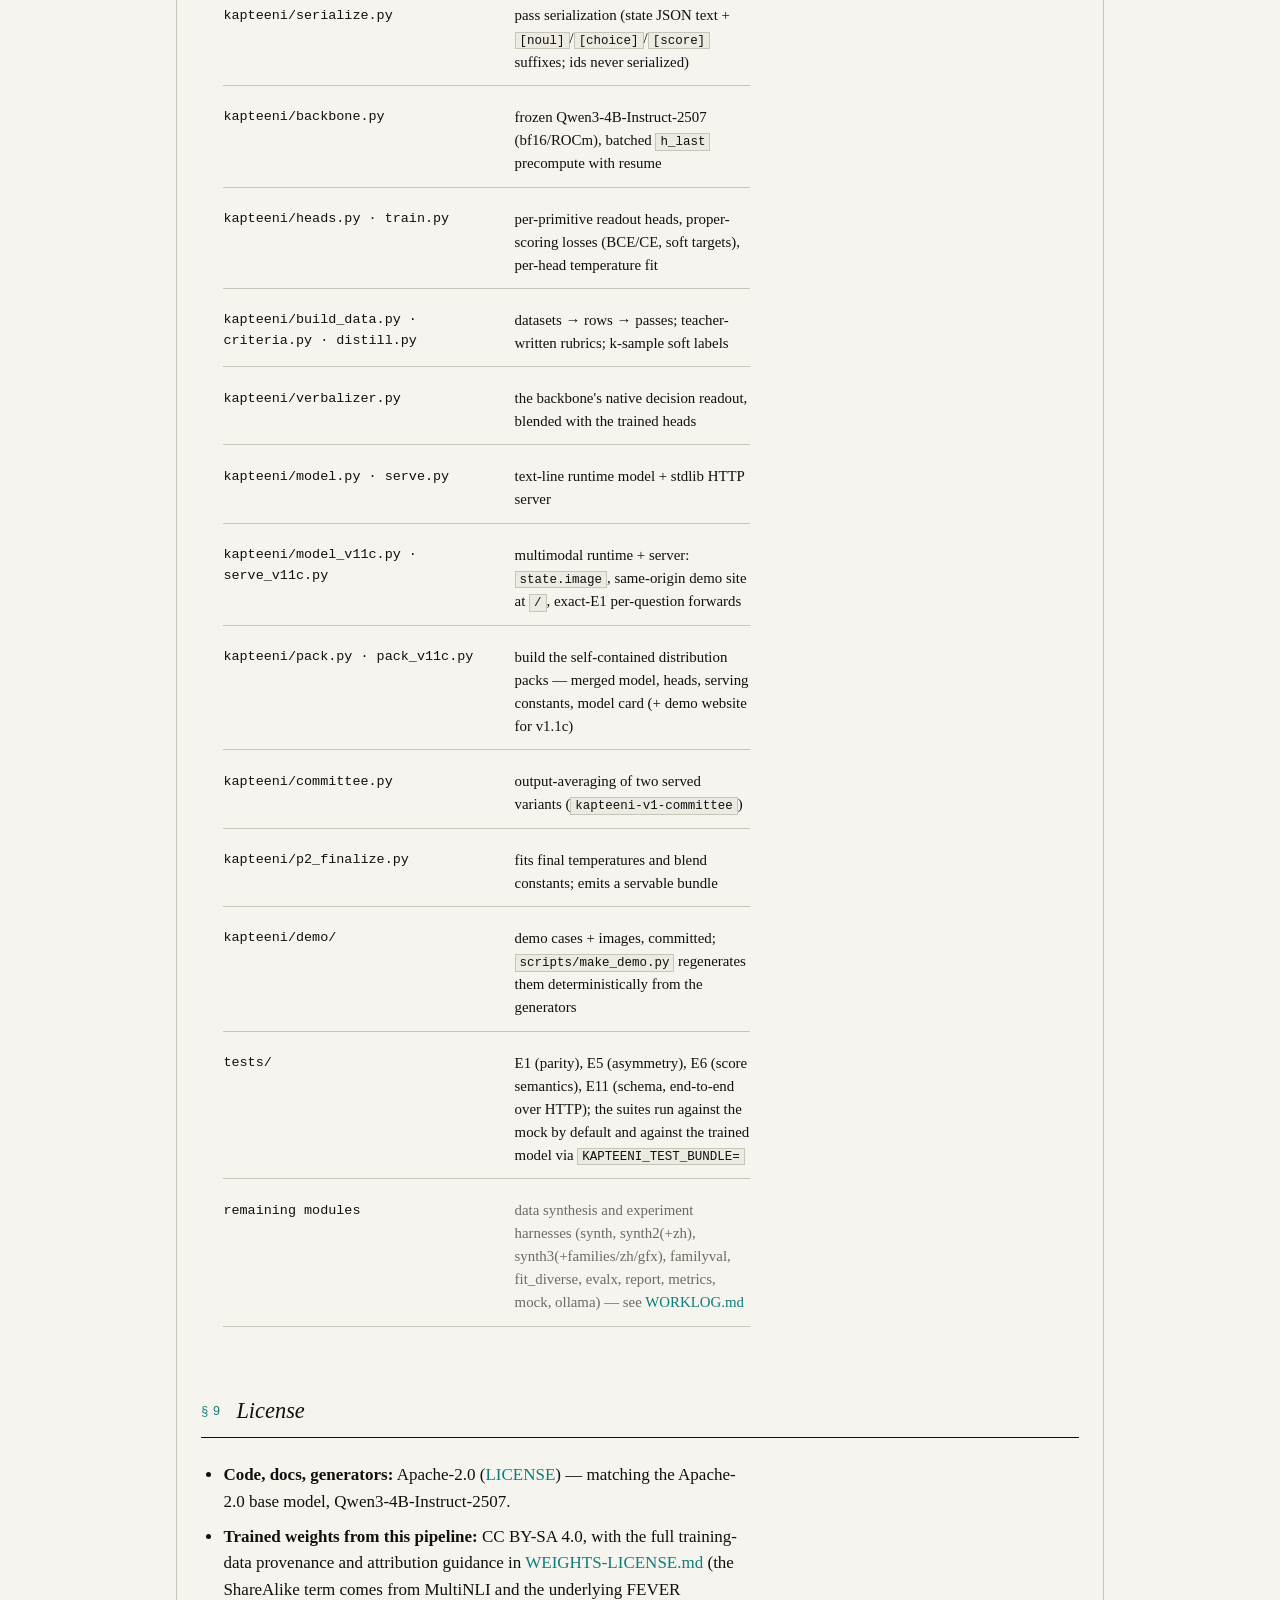
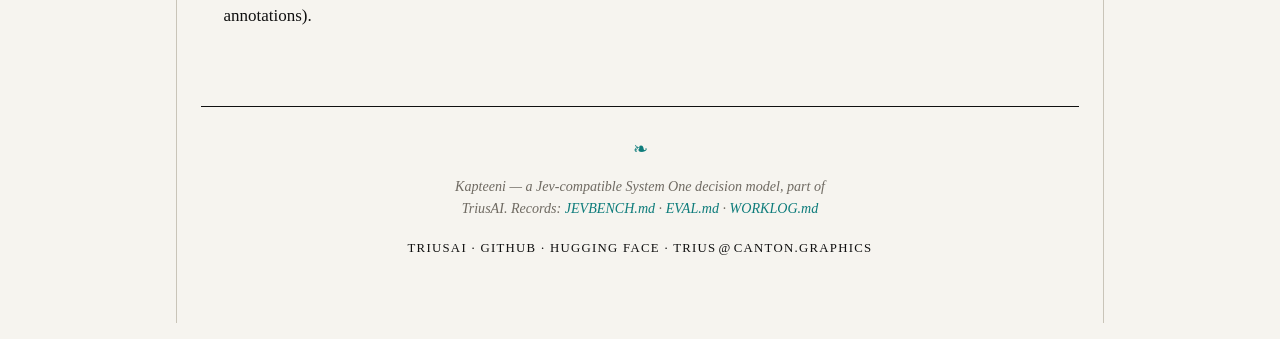
==== commit eb9f2f9c: "manual: models-on-HF moves up to §1 — downloads are the first thing after the overview" ====
--- a/docs/index.html
+++ b/docs/index.html
@@ -51,8 +51,31 @@
 
         <img class="ramp" src="assets/ramp.png" alt="" aria-hidden="true">
 
+        <section class="doc-section" id="models">
+          <h2><span class="sec-no">&#167;&#8202;1</span>Models on Hugging Face</h2>
+          <p>All three shipped on the
+            <a href="https://huggingface.co/TriusAI">TriusAI</a> org:</p>
+          <div class="table-scroll">
+            <table class="data">
+              <caption>The multimodal pack (2026-10-02) additionally carries the
+                serving package and the self-contained demo website. Weights
+                CC BY-SA 4.0, code/generators Apache-2.0, on every pack. The
+                publishing workflow:
+                <a href="https://github.com/TriusAI/Kapteeni/blob/main/docs/PUBLISH-HF.md">PUBLISH-HF.md</a>.</caption>
+              <thead>
+                <tr><th>Model</th><th>Line</th><th>Download</th><th>Note</th></tr>
+              </thead>
+              <tbody>
+                <tr><td>kapteeni-v1-meticulous</td><td>text — Qwen3-4B-Instruct-2507</td><td><a href="https://huggingface.co/TriusAI/kapteeni-v1-meticulous">huggingface.co/TriusAI/kapteeni-v1-meticulous</a></td><td>the default; conservative confidence</td></tr>
+                <tr><td>kapteeni-v1-intuit</td><td>text — Qwen3-4B-Instruct-2507</td><td><a href="https://huggingface.co/TriusAI/kapteeni-v1-intuit">huggingface.co/TriusAI/kapteeni-v1-intuit</a></td><td>sharper on well-formed numeric, temporal, and multi-step traffic</td></tr>
+                <tr><td>kapteeni-v1.1c</td><td>multimodal — Qwen3.5-4B; images + en/zh</td><td><a href="https://huggingface.co/TriusAI/kapteeni-v1.1c">huggingface.co/TriusAI/kapteeni-v1.1c</a></td><td>pinned at <code>17affb8</code> — cite the pin</td></tr>
+              </tbody>
+            </table>
+          </div>
+        </section>
+
         <section class="doc-section" id="pipeline">
-          <h2><span class="sec-no">&#167;&#8202;1</span>Pipeline</h2>
+          <h2><span class="sec-no">&#167;&#8202;2</span>Pipeline</h2>
           <figure class="figure">
             <pre><code>state + questions ──▶ serialize ──▶ Qwen3-4B (LoRA-adapted) ──▶ h_last per pass
                                       (one pass per question/option/level)
@@ -71,7 +94,7 @@
         </section>
 
         <section class="doc-section" id="variants">
-          <h2><span class="sec-no">&#167;&#8202;2</span>The two text variants, side by side</h2>
+          <h2><span class="sec-no">&#167;&#8202;3</span>The two text variants, side by side</h2>
           <p>Both variants share one architecture and one wire format; they differ
             in training data and serving constants, and are good at different
             things.</p>
@@ -95,18 +118,18 @@
             on unknown, messy, adversarial traffic; intuit commits to sharper
             decisions where the traffic is well-formed — a deliberate trade,
             stated rather than hidden behind one default. Download links:
-            <a href="#models">&#167;&#8202;7</a>.</p>
+            <a href="#models">&#167;&#8202;1</a>.</p>
           <h3>Download the text line</h3>
           <p><a href="https://huggingface.co/TriusAI/kapteeni-v1-meticulous">kapteeni-v1-meticulous</a>
             and <a href="https://huggingface.co/TriusAI/kapteeni-v1-intuit">kapteeni-v1-intuit</a>
             are live on Hugging Face as self-contained distribution packs —
             merged model, heads, serving constants, model card; nothing needs
             to be trained or merged locally to serve them. All three published
-            models are gathered in <a href="#models">&#167;&#8202;7</a>.</p>
+            models are gathered in <a href="#models">&#167;&#8202;1</a>.</p>
         </section>
 
         <section class="doc-section" id="multimodal">
-          <h2><span class="sec-no">&#167;&#8202;3</span>The multimodal line: kapteeni-v1.1c</h2>
+          <h2><span class="sec-no">&#167;&#8202;4</span>The multimodal line: kapteeni-v1.1c</h2>
           <p>One model, one wire contract. A state may carry an
             <code>image</code> field (base64 PNG/JPEG, at most 8 MiB decoded
             bytes) that the backbone sees natively; questions stay typed
@@ -152,7 +175,7 @@
             repo main may advance past it for card-text and doc updates only
             (weights and serving constants are frozen at the snapshot). The
             pack contents and download links are gathered in
-            <a href="#models">&#167;&#8202;7</a>.</p>
+            <a href="#models">&#167;&#8202;1</a>.</p>
           <h3>Demo website</h3>
           <p>The v1.1c server ships a self-contained, same-origin demo page
             (open the server root): 15 pre-configured cases — nine generated
@@ -174,7 +197,7 @@
         </section>
 
         <section class="doc-section" id="replicated">
-          <h2><span class="sec-no">&#167;&#8202;4</span>What is replicated</h2>
+          <h2><span class="sec-no">&#167;&#8202;5</span>What is replicated</h2>
           <div class="table-scroll">
             <table class="data">
               <thead>
@@ -195,7 +218,7 @@
         </section>
 
         <section class="doc-section" id="design">
-          <h2><span class="sec-no">&#167;&#8202;5</span>Design decisions</h2>
+          <h2><span class="sec-no">&#167;&#8202;6</span>Design decisions</h2>
           <ol>
             <li><strong>Noul is trained absolute</strong> — a single sigmoid against
               soft targets, never a yes/no softmax pair. A complement-consistent
@@ -230,7 +253,7 @@
         </section>
 
         <section class="doc-section" id="quickstart">
-          <h2><span class="sec-no">&#167;&#8202;6</span>Quickstart</h2>
+          <h2><span class="sec-no">&#167;&#8202;7</span>Quickstart</h2>
           <pre><code>cd kapteeni
 python3 -m pytest                          # 170+ tests, mock model, no GPU needed
 
@@ -251,28 +274,7 @@
             answer shapes are on the <a href="api.html">Wire API</a> page.</p>
         </section>
 
-        <section class="doc-section" id="models">
-          <h2><span class="sec-no">&#167;&#8202;7</span>Models on Hugging Face</h2>
-          <p>All three shipped on the
-            <a href="https://huggingface.co/TriusAI">TriusAI</a> org:</p>
-          <div class="table-scroll">
-            <table class="data">
-              <caption>The multimodal pack (2026-10-02) additionally carries the
-                serving package and the self-contained demo website. Weights
-                CC BY-SA 4.0, code/generators Apache-2.0, on every pack. The
-                publishing workflow:
-                <a href="https://github.com/TriusAI/Kapteeni/blob/main/docs/PUBLISH-HF.md">PUBLISH-HF.md</a>.</caption>
-              <thead>
-                <tr><th>Model</th><th>Line</th><th>Download</th><th>Note</th></tr>
-              </thead>
-              <tbody>
-                <tr><td>kapteeni-v1-meticulous</td><td>text — Qwen3-4B-Instruct-2507</td><td><a href="https://huggingface.co/TriusAI/kapteeni-v1-meticulous">huggingface.co/TriusAI/kapteeni-v1-meticulous</a></td><td>the default; conservative confidence</td></tr>
-                <tr><td>kapteeni-v1-intuit</td><td>text — Qwen3-4B-Instruct-2507</td><td><a href="https://huggingface.co/TriusAI/kapteeni-v1-intuit">huggingface.co/TriusAI/kapteeni-v1-intuit</a></td><td>sharper on well-formed numeric, temporal, and multi-step traffic</td></tr>
-                <tr><td>kapteeni-v1.1c</td><td>multimodal — Qwen3.5-4B; images + en/zh</td><td><a href="https://huggingface.co/TriusAI/kapteeni-v1.1c">huggingface.co/TriusAI/kapteeni-v1.1c</a></td><td>pinned at <code>17affb8</code> — cite the pin</td></tr>
-              </tbody>
-            </table>
-          </div>
-        </section>
+        
 
         <section class="doc-section" id="layout">
           <h2><span class="sec-no">&#167;&#8202;8</span>Repository layout</h2>
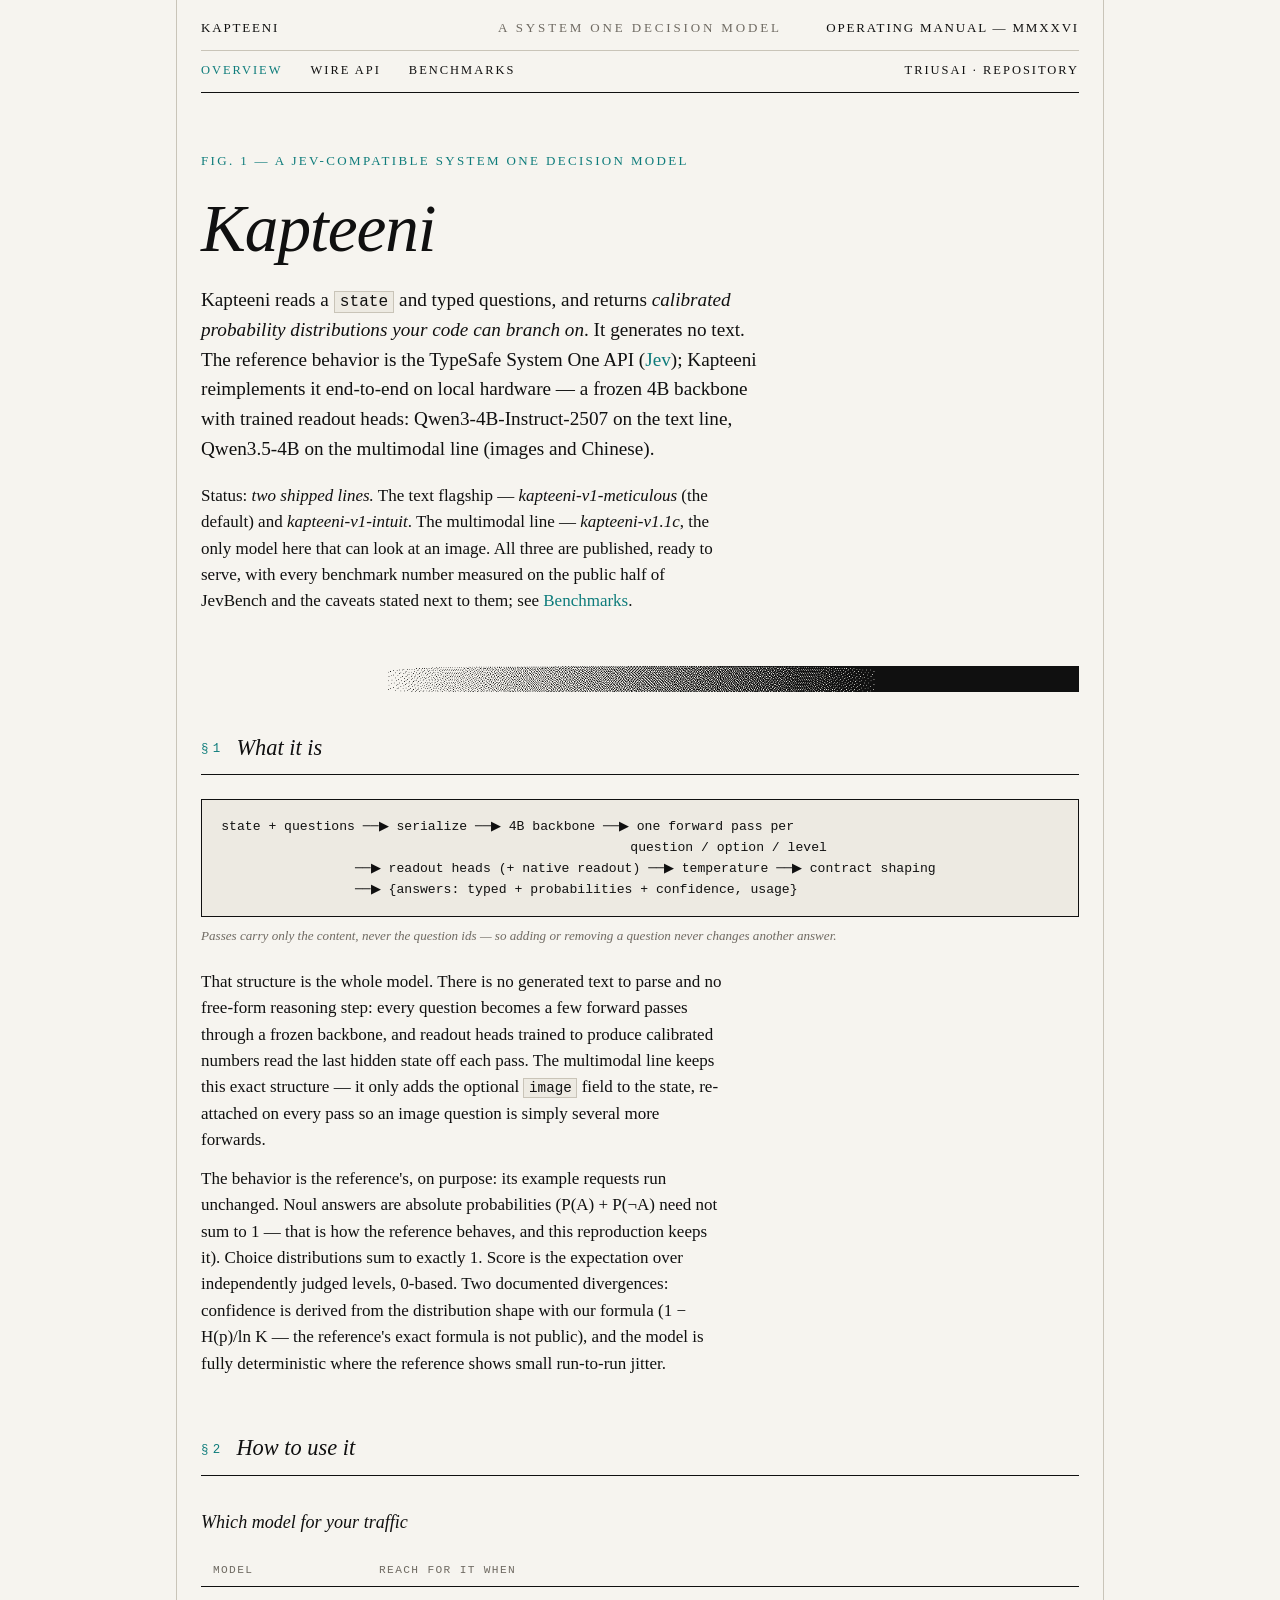
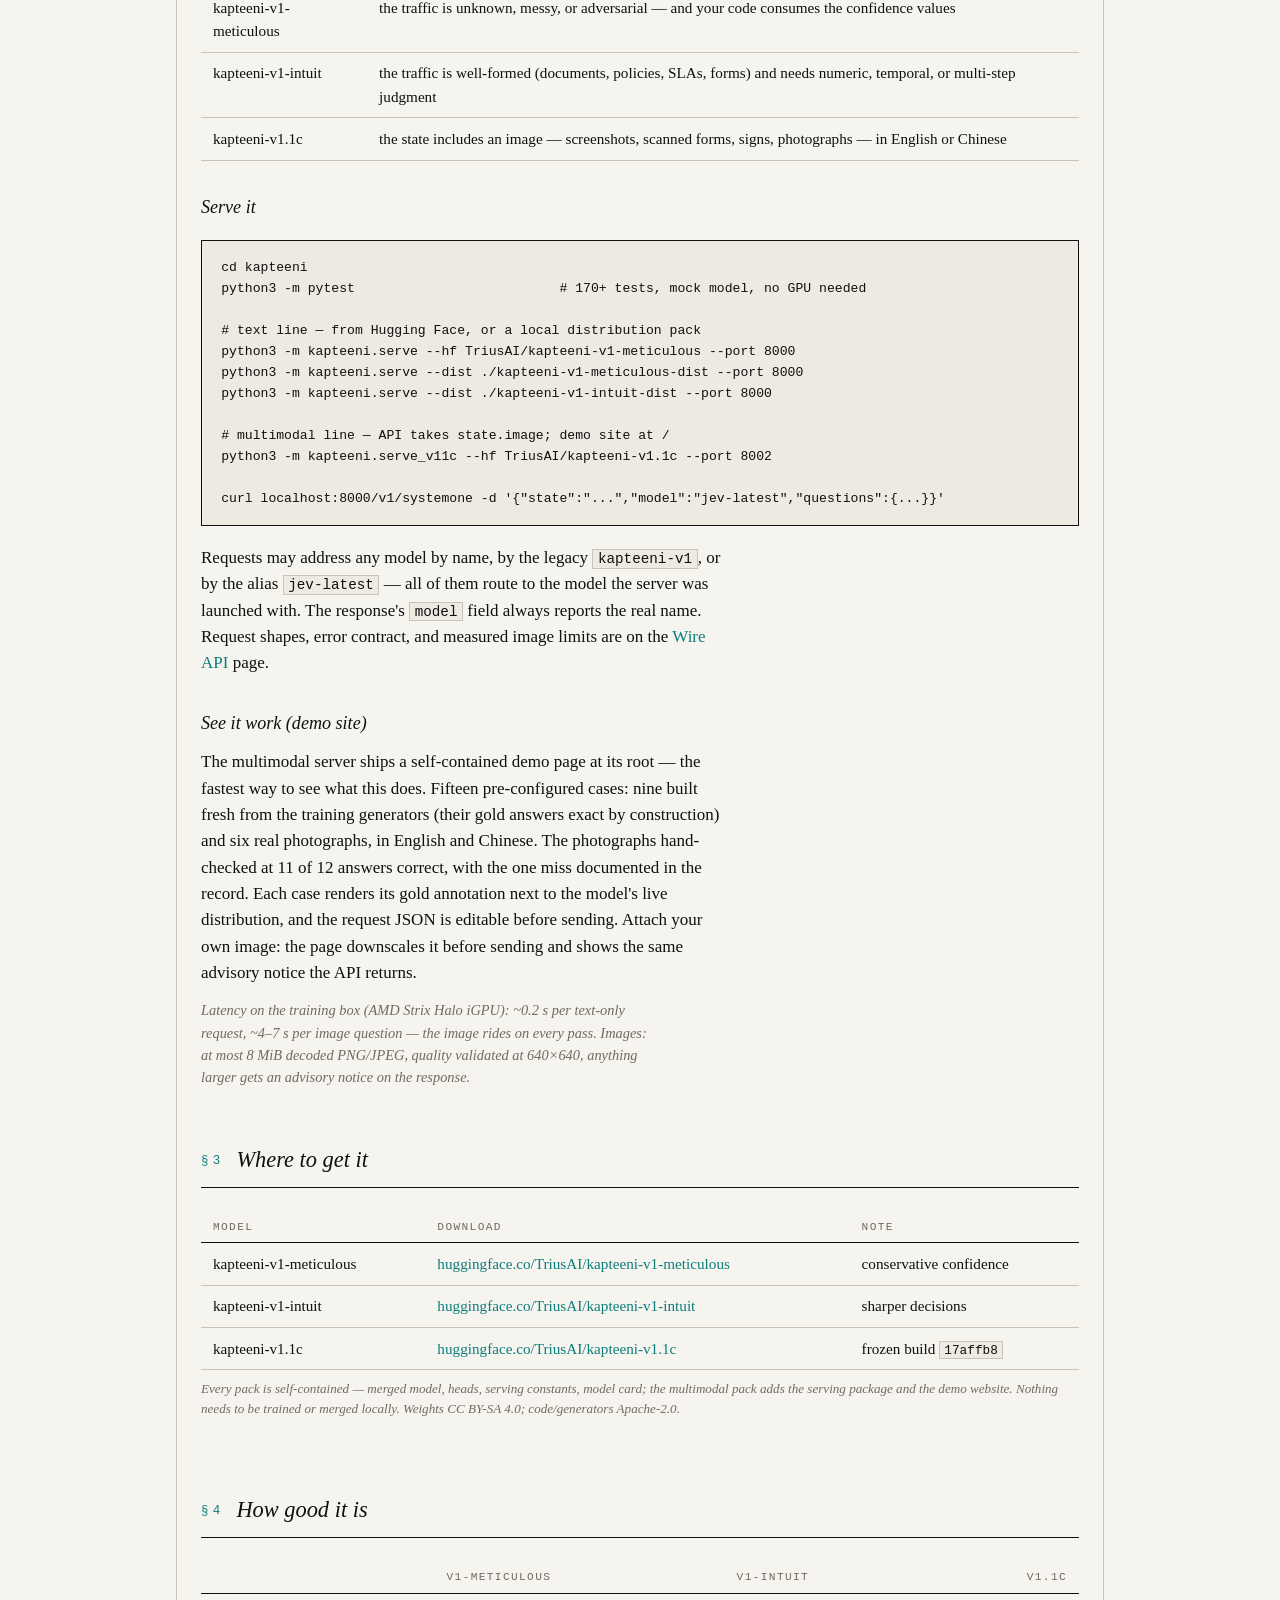
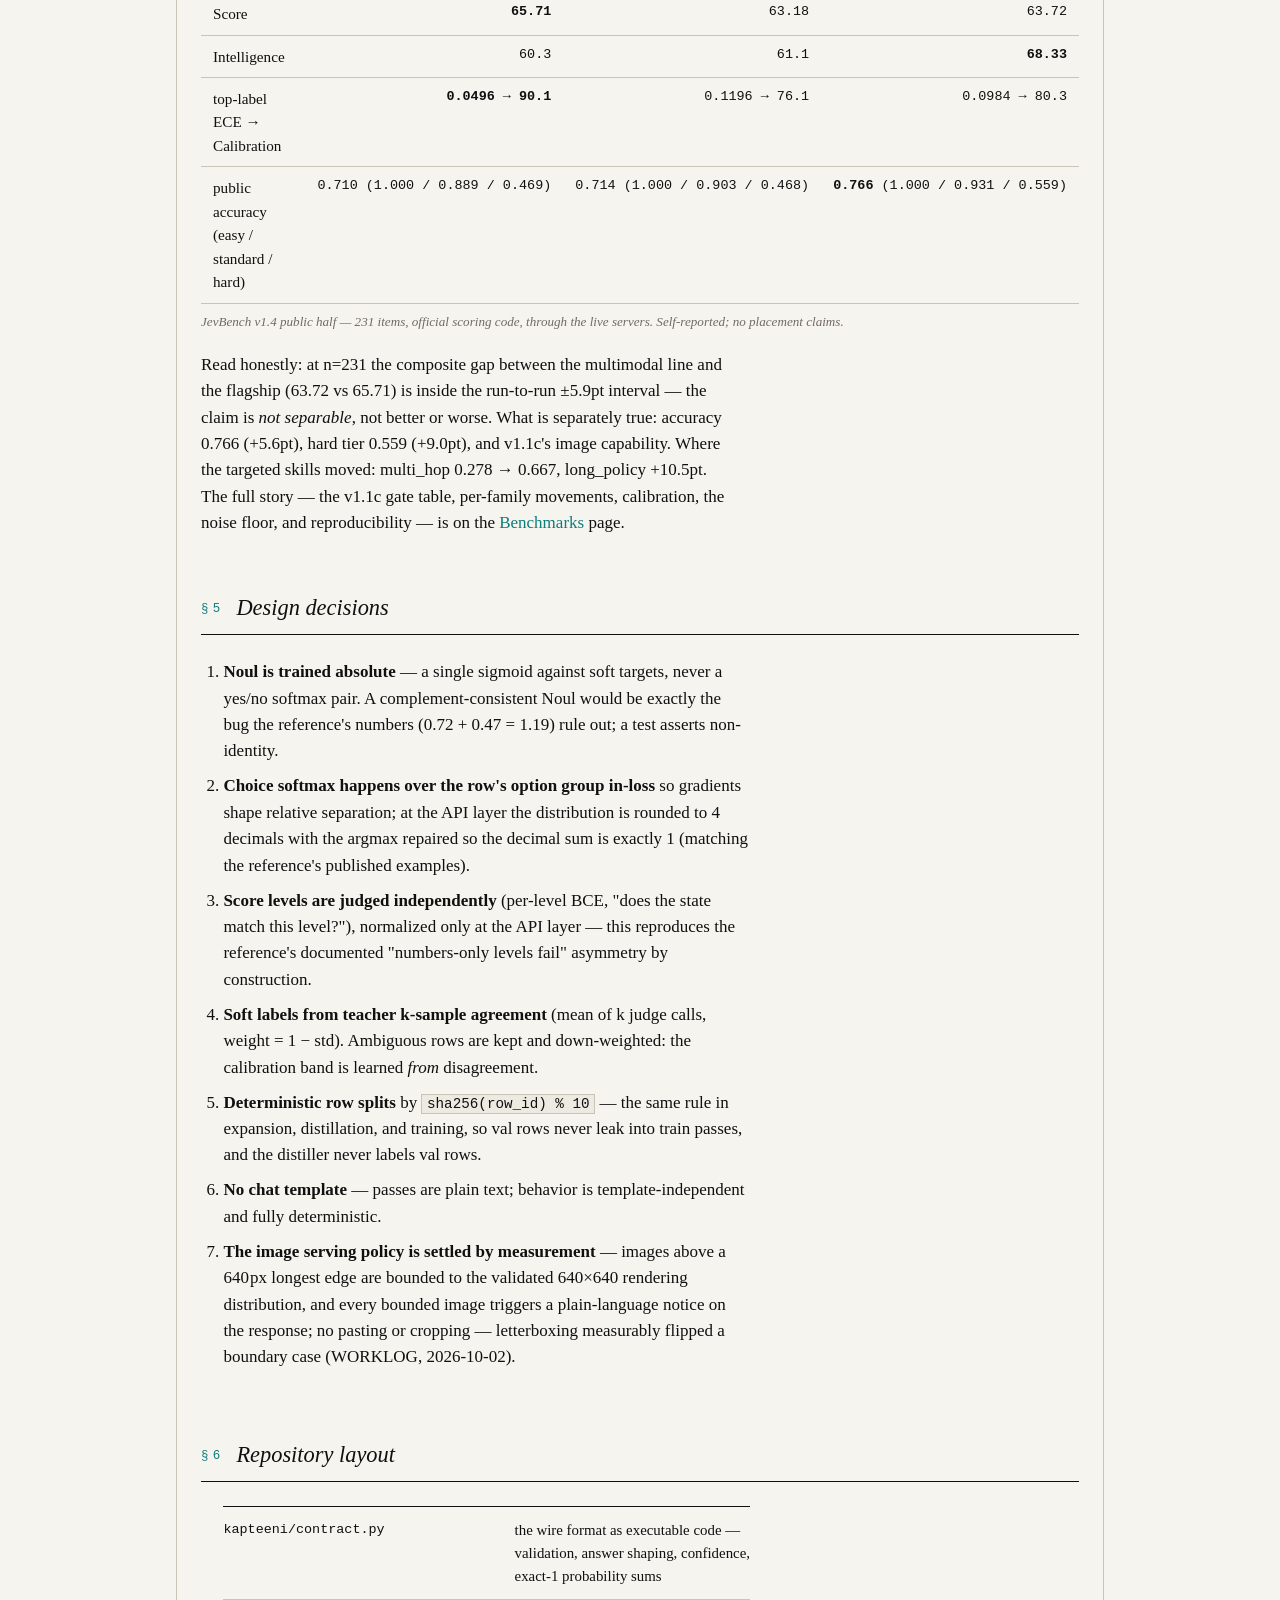
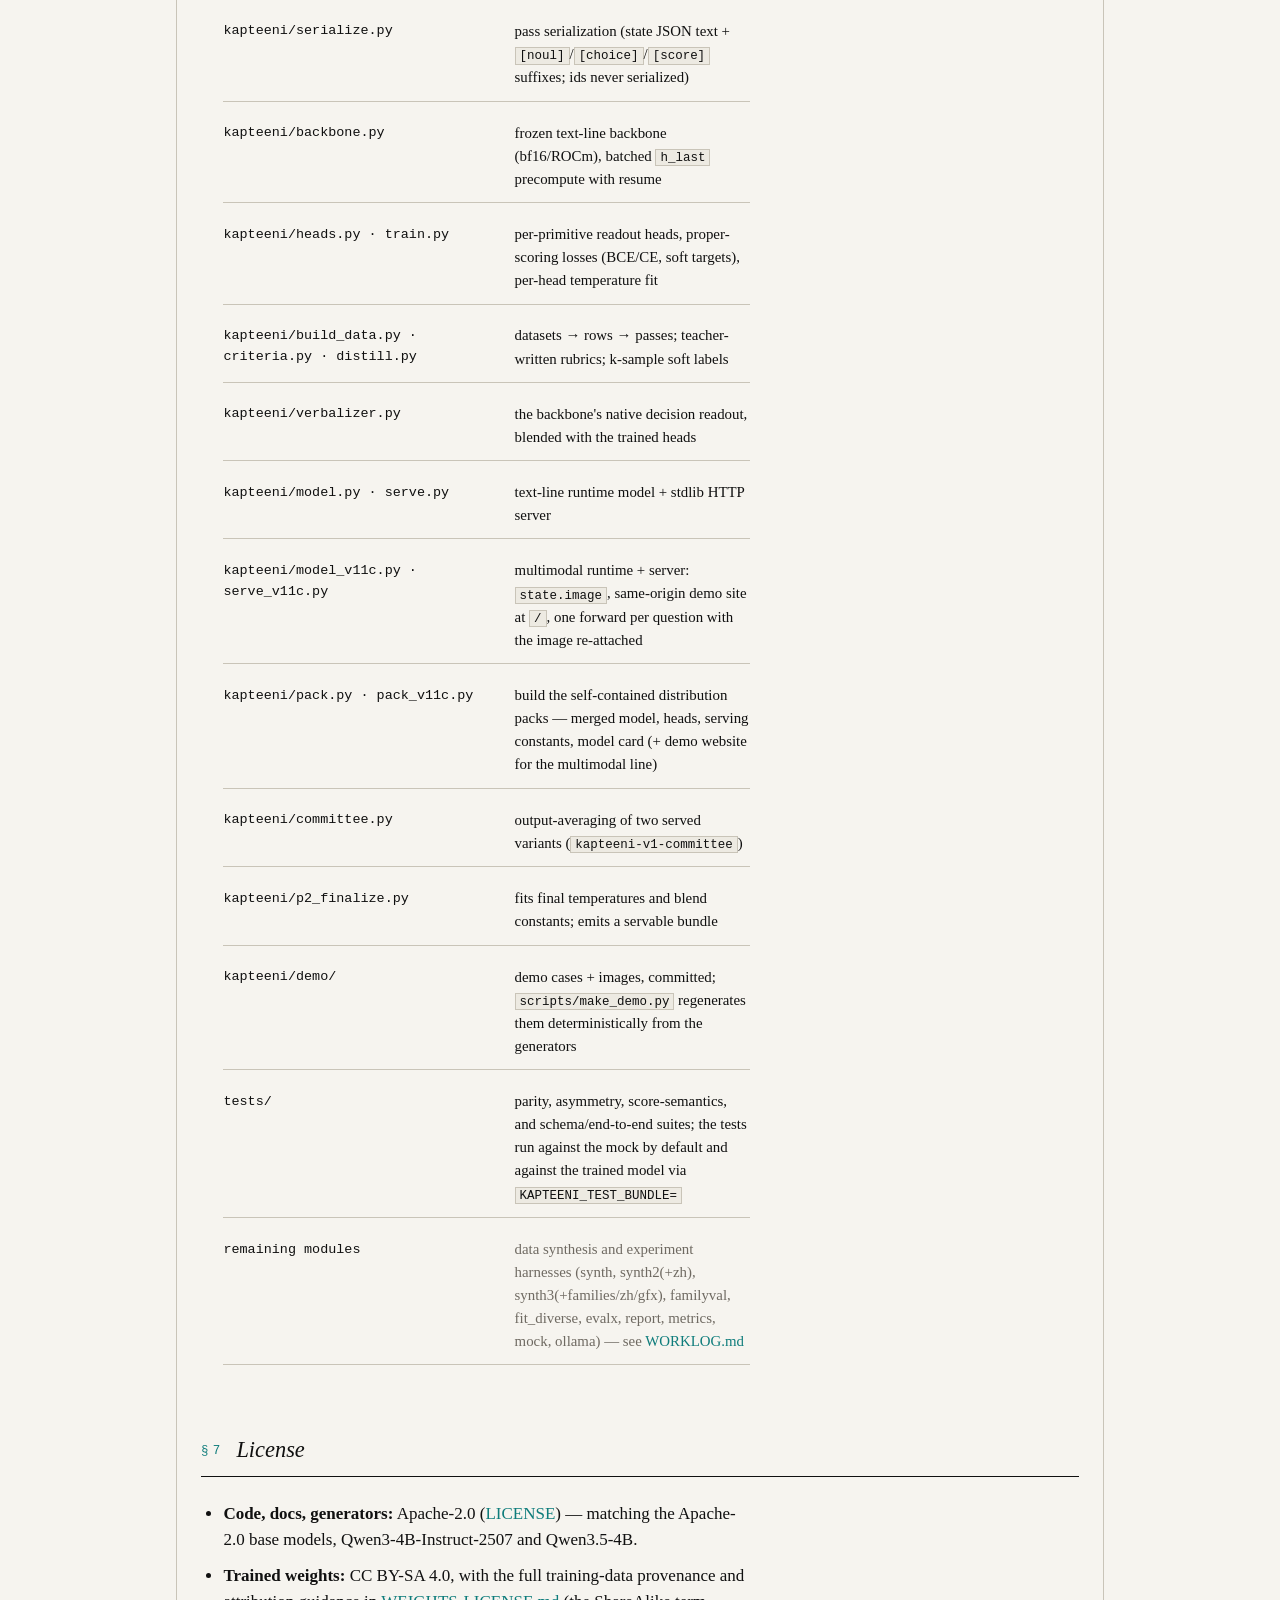
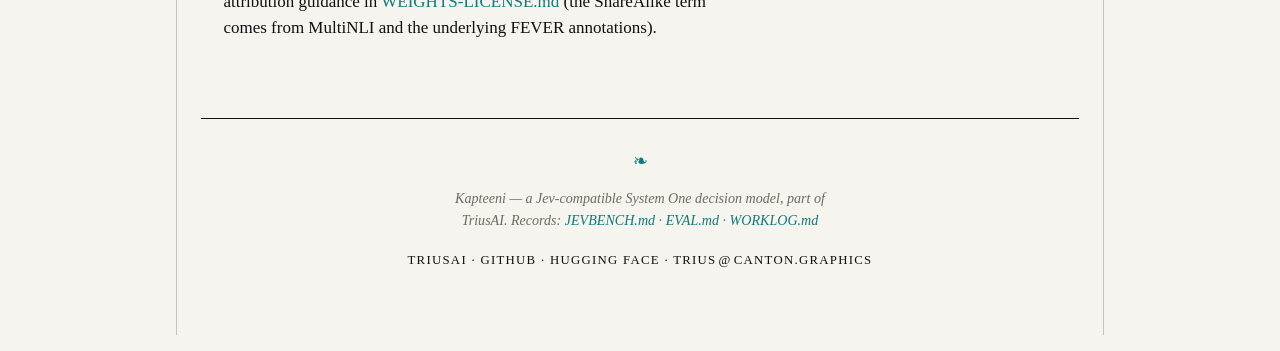
==== commit 6eef4c21: "manual rewritten from the user's viewpoint: what -> how to use -> where to get -> how good -> the re" ====
--- a/docs/index.html
+++ b/docs/index.html
@@ -4,7 +4,7 @@
     <meta charset="utf-8">
     <meta name="viewport" content="width=device-width, initial-scale=1">
     <title>Kapteeni — a Jev-compatible System One decision model</title>
-    <meta name="description" content="Kapteeni reads a state and typed questions and returns calibrated probability distributions. Reference implementation of the TypeSafe System One wire format on a frozen Qwen3-4B backbone.">
+    <meta name="description" content="Kapteeni reads a state and typed questions and returns calibrated probability distributions. Reference implementation of the TypeSafe System One wire format on a frozen 4B backbone — text line and multimodal line (images, Chinese).">
     <link rel="icon" href="assets/trius-mark.svg" type="image/svg+xml">
     <link rel="stylesheet" href="style.css">
   </head>
@@ -37,188 +37,154 @@
             with trained readout heads: Qwen3-4B-Instruct-2507 on the text
             line, Qwen3.5-4B on the multimodal line (images and Chinese).</p>
           <p class="body-copy">Status: <em>two shipped lines.</em> The text
-            flagship — <em>kapteeni-v1-meticulous</em> (the default; conservative
-            confidence for unknown traffic) and <em>kapteeni-v1-intuit</em>
-            (sharper decisions on well-formed numeric, temporal, and multi-step
-            traffic). The multimodal line — <em>kapteeni-v1.1c</em>: images and
-            Chinese added, trained per pre-registration with every gate passed
-            (2026-10-02), and published on Hugging Face at pinned revision
-            <code>17affb8</code>. All three are under
-            <a href="https://huggingface.co/TriusAI">TriusAI</a> on Hugging Face.
-            Every benchmark number in this manual is a self-reported public-half
-            measurement; see <a href="bench.html">Benchmarks</a>.</p>
+            flagship — <em>kapteeni-v1-meticulous</em> (the default) and
+            <em>kapteeni-v1-intuit</em>. The multimodal line —
+            <em>kapteeni-v1.1c</em>, the only model here that can look at an
+            image. All three are published, ready to serve, with every
+            benchmark number measured on the public half of JevBench and the
+            caveats stated next to them; see
+            <a href="bench.html">Benchmarks</a>.</p>
         </section>
 
         <img class="ramp" src="assets/ramp.png" alt="" aria-hidden="true">
 
-        <section class="doc-section" id="models">
-          <h2><span class="sec-no">&#167;&#8202;1</span>Models on Hugging Face</h2>
-          <p>All three shipped on the
-            <a href="https://huggingface.co/TriusAI">TriusAI</a> org:</p>
+        <section class="doc-section" id="what">
+          <h2><span class="sec-no">&#167;&#8202;1</span>What it is</h2>
+          <figure class="figure">
+            <pre><code>state + questions ──▶ serialize ──▶ 4B backbone ──▶ one forward pass per
+                                                    question / option / level
+                 ──▶ readout heads (+ native readout) ──▶ temperature ──▶ contract shaping
+                 ──▶ {answers: typed + probabilities + confidence, usage}</code></pre>
+            <figcaption>Passes carry only the content, never the question ids —
+              so adding or removing a question never changes another
+              answer.</figcaption>
+          </figure>
+          <p>That structure is the whole model. There is no generated text to
+            parse and no free-form reasoning step: every question becomes a
+            few forward passes through a frozen backbone, and readout heads
+            trained to produce calibrated numbers read the last hidden state
+            off each pass. The multimodal line keeps this exact structure —
+            it only adds the optional <code>image</code> field to the state,
+            re-attached on every pass so an image question is simply several
+            more forwards.</p>
+          <p>The behavior is the reference's, on purpose: its example requests
+            run unchanged. Noul answers are absolute probabilities (P(A) +
+            P(&#172;A) need not sum to 1 — that is how the reference behaves, and
+            this reproduction keeps it). Choice distributions sum to exactly
+            1. Score is the expectation over independently judged levels,
+            0-based. Two documented divergences: confidence is derived from
+            the distribution shape with our formula (1 &#8722; H(p)/ln K — the
+            reference's exact formula is not public), and the model is fully
+            deterministic where the reference shows small run-to-run
+            jitter.</p>
+        </section>
+
+        <section class="doc-section" id="usage">
+          <h2><span class="sec-no">&#167;&#8202;2</span>How to use it</h2>
+          <h3>Which model for your traffic</h3>
           <div class="table-scroll">
             <table class="data">
-              <caption>The multimodal pack (2026-10-02) additionally carries the
-                serving package and the self-contained demo website. Weights
-                CC BY-SA 4.0, code/generators Apache-2.0, on every pack. The
-                publishing workflow:
-                <a href="https://github.com/TriusAI/Kapteeni/blob/main/docs/PUBLISH-HF.md">PUBLISH-HF.md</a>.</caption>
               <thead>
-                <tr><th>Model</th><th>Line</th><th>Download</th><th>Note</th></tr>
+                <tr><th>Model</th><th>Reach for it when</th></tr>
               </thead>
               <tbody>
-                <tr><td>kapteeni-v1-meticulous</td><td>text — Qwen3-4B-Instruct-2507</td><td><a href="https://huggingface.co/TriusAI/kapteeni-v1-meticulous">huggingface.co/TriusAI/kapteeni-v1-meticulous</a></td><td>the default; conservative confidence</td></tr>
-                <tr><td>kapteeni-v1-intuit</td><td>text — Qwen3-4B-Instruct-2507</td><td><a href="https://huggingface.co/TriusAI/kapteeni-v1-intuit">huggingface.co/TriusAI/kapteeni-v1-intuit</a></td><td>sharper on well-formed numeric, temporal, and multi-step traffic</td></tr>
-                <tr><td>kapteeni-v1.1c</td><td>multimodal — Qwen3.5-4B; images + en/zh</td><td><a href="https://huggingface.co/TriusAI/kapteeni-v1.1c">huggingface.co/TriusAI/kapteeni-v1.1c</a></td><td>pinned at <code>17affb8</code> — cite the pin</td></tr>
+                <tr><td>kapteeni-v1-meticulous</td><td>the traffic is unknown, messy, or adversarial — and your code consumes the confidence values</td></tr>
+                <tr><td>kapteeni-v1-intuit</td><td>the traffic is well-formed (documents, policies, SLAs, forms) and needs numeric, temporal, or multi-step judgment</td></tr>
+                <tr><td>kapteeni-v1.1c</td><td>the state includes an image — screenshots, scanned forms, signs, photographs — in English or Chinese</td></tr>
               </tbody>
             </table>
           </div>
-        </section>
-
-        <section class="doc-section" id="pipeline">
-          <h2><span class="sec-no">&#167;&#8202;2</span>Pipeline</h2>
-          <figure class="figure">
-            <pre><code>state + questions ──▶ serialize ──▶ Qwen3-4B (LoRA-adapted) ──▶ h_last per pass
-                                      (one pass per question/option/level)
-                 ──▶ readout heads + verbalizer blend ──▶ temperature ──▶ contract shaping
-                 ──▶ {answers: typed + probabilities + confidence, usage}</code></pre>
-            <figcaption>One forward pass per question, option, or level; passes are
-              content-only, so question ids never reach the model and
-              adding or removing a question never changes another answer
-              (test E1).</figcaption>
-          </figure>
-          <p>The multimodal line keeps this exact structure: it adds only the
-            optional <code>state.image</code> field, and the image is re-attached
-            to every option/level pass — which is why E1 independence is exact
-            there too, and why an image question costs several forwards
-            (~4&#8211;7 s; text-only ~0.2 s on the training box).</p>
-        </section>
-
-        <section class="doc-section" id="variants">
-          <h2><span class="sec-no">&#167;&#8202;3</span>The two text variants, side by side</h2>
-          <p>Both variants share one architecture and one wire format; they differ
-            in training data and serving constants, and are good at different
-            things.</p>
+          <h3>Serve it</h3>
+          <pre><code>cd kapteeni
+python3 -m pytest                          # 170+ tests, mock model, no GPU needed
+
+# text line — from Hugging Face, or a local distribution pack
+python3 -m kapteeni.serve --hf TriusAI/kapteeni-v1-meticulous --port 8000
+python3 -m kapteeni.serve --dist ./kapteeni-v1-meticulous-dist --port 8000
+python3 -m kapteeni.serve --dist ./kapteeni-v1-intuit-dist --port 8000
+
+# multimodal line — API takes state.image; demo site at /
+python3 -m kapteeni.serve_v11c --hf TriusAI/kapteeni-v1.1c --port 8002
+
+curl localhost:8000/v1/systemone -d '{"state":"...","model":"jev-latest","questions":{...}}'</code></pre>
+          <p>Requests may address any model by name, by the legacy
+            <code>kapteeni-v1</code>, or by the alias <code>jev-latest</code> —
+            all of them route to the model the server was launched with. The
+            response's <code>model</code> field always reports the real name.
+            Request shapes, error contract, and measured image limits are on
+            the <a href="api.html">Wire API</a> page.</p>
+          <h3>See it work (demo site)</h3>
+          <p>The multimodal server ships a self-contained demo page at its
+            root — the fastest way to see what this does. Fifteen
+            pre-configured cases: nine built fresh from the training
+            generators (their gold answers exact by construction) and six
+            real photographs, in English and Chinese. The photographs
+            hand-checked at 11 of 12 answers correct, with the one miss
+            documented in the record. Each case renders its gold annotation
+            next to the model's live distribution, and the request JSON is
+            editable before sending. Attach your own image: the page
+            downscales it before sending and shows the same advisory notice
+            the API returns.</p>
+          <p class="note">Latency on the training box (AMD Strix Halo iGPU):
+            ~0.2 s per text-only request, ~4&#8211;7 s per image question — the
+            image rides on every pass. Images: at most 8 MiB decoded PNG/JPEG,
+            quality validated at 640&#215;640, anything larger gets an advisory
+            notice on the response.</p>
+        </section>
+
+        <section class="doc-section" id="models">
+          <h2><span class="sec-no">&#167;&#8202;3</span>Where to get it</h2>
           <div class="table-scroll">
             <table class="data">
+              <caption>Every pack is self-contained — merged model, heads,
+                serving constants, model card; the multimodal pack adds the
+                serving package and the demo website. Nothing needs to be
+                trained or merged locally. Weights CC BY-SA 4.0;
+                code/generators Apache-2.0.</caption>
               <thead>
-                <tr><th></th><th class="num">v1-meticulous</th><th class="num">v1-intuit</th></tr>
+                <tr><th>Model</th><th>Download</th><th>Note</th></tr>
               </thead>
               <tbody>
-                <tr><td>JevBench-style score (public half)</td><td class="num"><strong>65.71</strong></td><td class="num">63.18</td></tr>
-                <tr><td>Intelligence</td><td class="num">60.3</td><td class="num"><strong>61.1</strong></td></tr>
-                <tr><td>top-label ECE &#8594; Calibration</td><td class="num"><strong>0.0496 &#8594; 90.1</strong></td><td class="num">0.1196 &#8594; 76.1</td></tr>
-                <tr><td>public accuracy (easy / standard / hard)</td><td class="num">0.710 (1.000 / 0.889 / 0.469)</td><td class="num"><strong>0.714</strong> (1.000 / 0.903 / 0.468)</td></tr>
-                <tr><td>skills-slice accuracy (609 held-out items: temporal / multi-hop / policy)</td><td class="num">0.659</td><td class="num"><strong>0.814</strong></td></tr>
-                <tr><td>skills-slice ECE</td><td class="num">0.063</td><td class="num"><strong>0.043</strong></td></tr>
-                <tr><td>use when</td><td>traffic is unknown, messy, adversarial; confidence values are consumed downstream</td><td>traffic is well-formed (documents, policies, SLAs, forms) and needs numeric, temporal, or multi-step judgment</td></tr>
+                <tr><td>kapteeni-v1-meticulous</td><td><a href="https://huggingface.co/TriusAI/kapteeni-v1-meticulous">huggingface.co/TriusAI/kapteeni-v1-meticulous</a></td><td>conservative confidence</td></tr>
+                <tr><td>kapteeni-v1-intuit</td><td><a href="https://huggingface.co/TriusAI/kapteeni-v1-intuit">huggingface.co/TriusAI/kapteeni-v1-intuit</a></td><td>sharper decisions</td></tr>
+                <tr><td>kapteeni-v1.1c</td><td><a href="https://huggingface.co/TriusAI/kapteeni-v1.1c">huggingface.co/TriusAI/kapteeni-v1.1c</a></td><td>frozen build <code>17affb8</code></td></tr>
               </tbody>
             </table>
           </div>
-          <p class="note">Why two text variants: meticulous guards calibration
-            on unknown, messy, adversarial traffic; intuit commits to sharper
-            decisions where the traffic is well-formed — a deliberate trade,
-            stated rather than hidden behind one default. Download links:
-            <a href="#models">&#167;&#8202;1</a>.</p>
-          <h3>Download the text line</h3>
-          <p><a href="https://huggingface.co/TriusAI/kapteeni-v1-meticulous">kapteeni-v1-meticulous</a>
-            and <a href="https://huggingface.co/TriusAI/kapteeni-v1-intuit">kapteeni-v1-intuit</a>
-            are live on Hugging Face as self-contained distribution packs —
-            merged model, heads, serving constants, model card; nothing needs
-            to be trained or merged locally to serve them. All three published
-            models are gathered in <a href="#models">&#167;&#8202;1</a>.</p>
-        </section>
-
-        <section class="doc-section" id="multimodal">
-          <h2><span class="sec-no">&#167;&#8202;4</span>The multimodal line: kapteeni-v1.1c</h2>
-          <p>One model, one wire contract. A state may carry an
-            <code>image</code> field (base64 PNG/JPEG, at most 8 MiB decoded
-            bytes) that the backbone sees natively; questions stay typed
-            noul/choice/score, and the readout heads are language- and
-            modality-agnostic. English and Chinese are both trained and
-            gated.</p>
-          <p>Trained per the pre-registration
-            (<a href="https://github.com/TriusAI/Kapteeni/blob/main/docs/PREREG-KAPTEENI-V11C.md">PREREG-KAPTEENI-V11C.md</a>):
-            the v1 phase pipeline (multi-pass per-option judgment,
-            distillation-weighted targets, group-CE in-loss, heads on the final
-            hidden state, P1 heads &#8594; P2 LoRA+heads) ported to
-            Qwen3.5-4B. One run; every pre-registered gate passed on the first
-            reading:</p>
+        </section>
+
+        <section class="doc-section" id="quality">
+          <h2><span class="sec-no">&#167;&#8202;4</span>How good it is</h2>
           <div class="table-scroll">
             <table class="data">
-              <caption>The bars are deliberately hard — no earlier
-                configuration of this pipeline met them (full history:
-                WORKLOG.md); reaching them with one run is what the
-                multi-pass judgment structure buys.</caption>
+              <caption>JevBench v1.4 public half — 231 items, official scoring
+                code, through the live servers. Self-reported; no placement
+                claims.</caption>
               <thead>
-                <tr><th>Gate</th><th class="num">Reading</th><th>Bar</th></tr>
+                <tr><th></th><th class="num">v1-meticulous</th><th class="num">v1-intuit</th><th class="num">v1.1c</th></tr>
               </thead>
               <tbody>
-                <tr><td>synth3-val (n=590, English image decisions)</td><td class="num"><strong>0.9661</strong></td><td>&gt; 0.8068 (frozen base)</td></tr>
-                <tr><td>synth3zh-val (n=204, Chinese image decisions)</td><td class="num">0.9412</td><td>reported, no bar</td></tr>
-                <tr><td>MNLI-noul (n=150, English text — never trained on)</td><td class="num">0.8800</td><td>&#8805; 0.84</td></tr>
-                <tr><td>OCNLI-noul (n=150, Chinese text — never trained on)</td><td class="num">0.8467</td><td>&#8805; 0.83</td></tr>
-                <tr><td>synth2zh-val (n=403, Chinese rule skills)</td><td class="num"><strong>0.9132</strong></td><td>&#8805; 0.90</td></tr>
-                <tr><td>synth2-EN-val (n=609, English rule skills)</td><td class="num"><strong>0.9048</strong></td><td>&#8805; 0.90</td></tr>
-                <tr><td>fitted ECE (noul / choice / score)</td><td class="num">0.024 / 0.018 / 0.069</td><td>&#8804; 0.10</td></tr>
+                <tr><td>Score</td><td class="num"><strong>65.71</strong></td><td class="num">63.18</td><td class="num">63.72</td></tr>
+                <tr><td>Intelligence</td><td class="num">60.3</td><td class="num">61.1</td><td class="num"><strong>68.33</strong></td></tr>
+                <tr><td>top-label ECE &#8594; Calibration</td><td class="num"><strong>0.0496 &#8594; 90.1</strong></td><td class="num">0.1196 &#8594; 76.1</td><td class="num">0.0984 &#8594; 80.3</td></tr>
+                <tr><td>public accuracy (easy / standard / hard)</td><td class="num">0.710 (1.000 / 0.889 / 0.469)</td><td class="num">0.714 (1.000 / 0.903 / 0.468)</td><td class="num"><strong>0.766</strong> (1.000 / 0.931 / 0.559)</td></tr>
               </tbody>
             </table>
           </div>
-          <p>JevBench public half through the released pack: composite 63.72,
-            Intelligence 68.33, ECE 0.0984 — read honestly on the
-            <a href="bench.html">Benchmarks</a> page (the composite is not
-            separable from v1 at n=231; the separable claims are the hard-tier
-            jump, the accuracy gain, and the image/Chinese capability). The
-            serving constants — per-primitive temperatures fitted on combined
-            held-out val — are the only constants fitted anywhere in the
-            line.</p>
-          <p>Published pinned at revision <code>17affb8</code> — cite the pin;
-            repo main may advance past it for card-text and doc updates only
-            (weights and serving constants are frozen at the snapshot). The
-            pack contents and download links are gathered in
-            <a href="#models">&#167;&#8202;1</a>.</p>
-          <h3>Demo website</h3>
-          <p>The v1.1c server ships a self-contained, same-origin demo page
-            (open the server root): 15 pre-configured cases — nine generated
-            fresh from the training generators with gold answers exact by
-            construction, six real photographs hand-checked (12 of 13 checked
-            answers correct, one out-of-distribution miss documented honestly).
-            Each case renders its gold annotation next to the model's
-            distribution; the request JSON is editable before sending — the
-            wire format is the same <code>POST /v1/systemone</code> everywhere.
-            Demo cases live in <code>kapteeni/demo/</code> (committed;
-            <code>scripts/make_demo.py</code> regenerates them
-            deterministically).</p>
-          <p>Measured image handling, briefly: quality is validated at
-            640&#215;640 (400 tokens); anything above a 640&#8202;px longest edge is
-            bounded to that distribution and the response carries a
-            plain-language <code>notice</code> saying small text and fine
-            detail may be lost. The full measured limits are on the
-            <a href="api.html">Wire API</a> page.</p>
-        </section>
-
-        <section class="doc-section" id="replicated">
-          <h2><span class="sec-no">&#167;&#8202;5</span>What is replicated</h2>
-          <div class="table-scroll">
-            <table class="data">
-              <thead>
-                <tr><th>Aspect</th><th>Reference behavior</th><th>Kapteeni</th></tr>
-              </thead>
-              <tbody>
-                <tr><td>API</td><td><code>POST /v1/systemone</code>, <code>GET /v1/models</code></td><td>same wire format; docs' examples run unchanged (E11)</td></tr>
-                <tr><td>Noul</td><td>absolute P(true) &#8712; [0,1]; no confidence field</td><td>sigmoid head, BCE on teacher soft labels — <strong>absolute</strong> (E5: P(A)+P(&#172;A) &#8800; 1)</td></tr>
-                <tr><td>Choice</td><td>relative: probabilities sum to exactly 1</td><td>per-option scores, softmax over the group, exact-1 decimal sum</td></tr>
-                <tr><td>Score</td><td>independent levels; score = expectation (can be fractional)</td><td>per-level BCE head, normalized at the API layer; legend echoes levels</td></tr>
-                <tr><td>Confidence</td><td>derived from distribution shape</td><td>1 &#8722; H(p)/ln K, floored (<strong>documented divergence</strong>: the reference's formula is not public)</td></tr>
-                <tr><td>Calibration</td><td>"P=0.2 events fire &#8776;20% of the time"</td><td>temperature scaling per head; ECE/Brier measured on val + held-out datasets (E2)</td></tr>
-                <tr><td>Independence</td><td>adding/removing questions never changes others</td><td>structural: passes are content-only, question ids never serialized (E1)</td></tr>
-                <tr><td>Determinism</td><td>reference shows run-to-run std &#8776; 0.01</td><td><strong>fully deterministic</strong> (documented improvement; ensemble noise is a future flag)</td></tr>
-              </tbody>
-            </table>
-          </div>
+          <p>Read honestly: at n=231 the composite gap between the multimodal
+            line and the flagship (63.72 vs 65.71) is inside the run-to-run
+            &#177;5.9pt interval — the claim is <em>not separable</em>, not
+            better or worse. What is separately true: accuracy 0.766
+            (+5.6pt), hard tier 0.559 (+9.0pt), and v1.1c's image capability.
+            Where the targeted skills moved: multi_hop 0.278 &#8594; 0.667,
+            long_policy +10.5pt. The full story — the v1.1c gate table,
+            per-family movements, calibration, the noise floor, and
+            reproducibility — is on the <a href="bench.html">Benchmarks</a>
+            page.</p>
         </section>
 
         <section class="doc-section" id="design">
-          <h2><span class="sec-no">&#167;&#8202;6</span>Design decisions</h2>
+          <h2><span class="sec-no">&#167;&#8202;5</span>Design decisions</h2>
           <ol>
             <li><strong>Noul is trained absolute</strong> — a single sigmoid against
               soft targets, never a yes/no softmax pair. A complement-consistent
@@ -252,58 +218,35 @@
           </ol>
         </section>
 
-        <section class="doc-section" id="quickstart">
-          <h2><span class="sec-no">&#167;&#8202;7</span>Quickstart</h2>
-          <pre><code>cd kapteeni
-python3 -m pytest                          # 170+ tests, mock model, no GPU needed
-
-# serve a text variant (from Hugging Face, or a local distribution pack)
-python3 -m kapteeni.serve --hf TriusAI/kapteeni-v1-meticulous --port 8000
-python3 -m kapteeni.serve --dist ./kapteeni-v1-meticulous-dist --port 8000
-python3 -m kapteeni.serve --dist ./kapteeni-v1-intuit-dist --port 8000
-
-# serve the multimodal line (API takes state.image; demo site at /)
-python3 -m kapteeni.serve_v11c --hf TriusAI/kapteeni-v1.1c --port 8002
-
-curl localhost:8000/v1/systemone -d '{"state":"...","model":"jev-latest","questions":{...}}'</code></pre>
-          <p>Requests on the text server may address either variant by name, by
-            the legacy <code>kapteeni-v1</code>, or by the wire-compat alias
-            <code>jev-latest</code>; the multimodal server accepts
-            <code>jev-latest</code> and <code>kapteeni-v1.1c</code>. Responses
-            always report the served line's real name. The full request and
-            answer shapes are on the <a href="api.html">Wire API</a> page.</p>
-        </section>
-
-        
-
         <section class="doc-section" id="layout">
-          <h2><span class="sec-no">&#167;&#8202;8</span>Repository layout</h2>
+          <h2><span class="sec-no">&#167;&#8202;6</span>Repository layout</h2>
           <ul class="modules">
             <li><span class="mod">kapteeni/contract.py</span><span class="mod-desc">the wire format as executable code — validation, answer shaping, confidence, exact-1 probability sums</span></li>
             <li><span class="mod">kapteeni/serialize.py</span><span class="mod-desc">pass serialization (state JSON text + <code>[noul]</code>/<code>[choice]</code>/<code>[score]</code> suffixes; ids never serialized)</span></li>
-            <li><span class="mod">kapteeni/backbone.py</span><span class="mod-desc">frozen Qwen3-4B-Instruct-2507 (bf16/ROCm), batched <code>h_last</code> precompute with resume</span></li>
+            <li><span class="mod">kapteeni/backbone.py</span><span class="mod-desc">frozen text-line backbone (bf16/ROCm), batched <code>h_last</code> precompute with resume</span></li>
             <li><span class="mod">kapteeni/heads.py · train.py</span><span class="mod-desc">per-primitive readout heads, proper-scoring losses (BCE/CE, soft targets), per-head temperature fit</span></li>
             <li><span class="mod">kapteeni/build_data.py · criteria.py · distill.py</span><span class="mod-desc">datasets &#8594; rows &#8594; passes; teacher-written rubrics; k-sample soft labels</span></li>
             <li><span class="mod">kapteeni/verbalizer.py</span><span class="mod-desc">the backbone's native decision readout, blended with the trained heads</span></li>
             <li><span class="mod">kapteeni/model.py · serve.py</span><span class="mod-desc">text-line runtime model + stdlib HTTP server</span></li>
-            <li><span class="mod">kapteeni/model_v11c.py · serve_v11c.py</span><span class="mod-desc">multimodal runtime + server: <code>state.image</code>, same-origin demo site at <code>/</code>, exact-E1 per-question forwards</span></li>
-            <li><span class="mod">kapteeni/pack.py · pack_v11c.py</span><span class="mod-desc">build the self-contained distribution packs — merged model, heads, serving constants, model card (+ demo website for v1.1c)</span></li>
+            <li><span class="mod">kapteeni/model_v11c.py · serve_v11c.py</span><span class="mod-desc">multimodal runtime + server: <code>state.image</code>, same-origin demo site at <code>/</code>, one forward per question with the image re-attached</span></li>
+            <li><span class="mod">kapteeni/pack.py · pack_v11c.py</span><span class="mod-desc">build the self-contained distribution packs — merged model, heads, serving constants, model card (+ demo website for the multimodal line)</span></li>
             <li><span class="mod">kapteeni/committee.py</span><span class="mod-desc">output-averaging of two served variants (<code>kapteeni-v1-committee</code>)</span></li>
             <li><span class="mod">kapteeni/p2_finalize.py</span><span class="mod-desc">fits final temperatures and blend constants; emits a servable bundle</span></li>
             <li><span class="mod">kapteeni/demo/</span><span class="mod-desc">demo cases + images, committed; <code>scripts/make_demo.py</code> regenerates them deterministically from the generators</span></li>
-            <li><span class="mod">tests/</span><span class="mod-desc">E1 (parity), E5 (asymmetry), E6 (score semantics), E11 (schema, end-to-end over HTTP); the suites run against the mock by default and against the trained model via <code>KAPTEENI_TEST_BUNDLE=</code></span></li>
+            <li><span class="mod">tests/</span><span class="mod-desc">parity, asymmetry, score-semantics, and schema/end-to-end suites; the tests run against the mock by default and against the trained model via <code>KAPTEENI_TEST_BUNDLE=</code></span></li>
             <li><span class="mod"><span class="dim">remaining modules</span></span><span class="mod-desc"><span class="dim">data synthesis and experiment harnesses (synth, synth2(+zh), synth3(+families/zh/gfx), familyval, fit_diverse, evalx, report, metrics, mock, ollama) — see <a href="https://github.com/TriusAI/Kapteeni/blob/main/WORKLOG.md">WORKLOG.md</a></span></span></li>
           </ul>
         </section>
 
         <section class="doc-section" id="license">
-          <h2><span class="sec-no">&#167;&#8202;9</span>License</h2>
+          <h2><span class="sec-no">&#167;&#8202;7</span>License</h2>
           <ul>
             <li><strong>Code, docs, generators:</strong> Apache-2.0
               (<a href="https://github.com/TriusAI/Kapteeni/blob/main/LICENSE">LICENSE</a>)
-              — matching the Apache-2.0 base model, Qwen3-4B-Instruct-2507.</li>
-            <li><strong>Trained weights from this pipeline:</strong> CC BY-SA 4.0,
-              with the full training-data provenance and attribution guidance in
+              — matching the Apache-2.0 base models, Qwen3-4B-Instruct-2507 and
+              Qwen3.5-4B.</li>
+            <li><strong>Trained weights:</strong> CC BY-SA 4.0, with the full
+              training-data provenance and attribution guidance in
               <a href="https://github.com/TriusAI/Kapteeni/blob/main/WEIGHTS-LICENSE.md">WEIGHTS-LICENSE.md</a>
               (the ShareAlike term comes from MultiNLI and the underlying FEVER
               annotations).</li>
